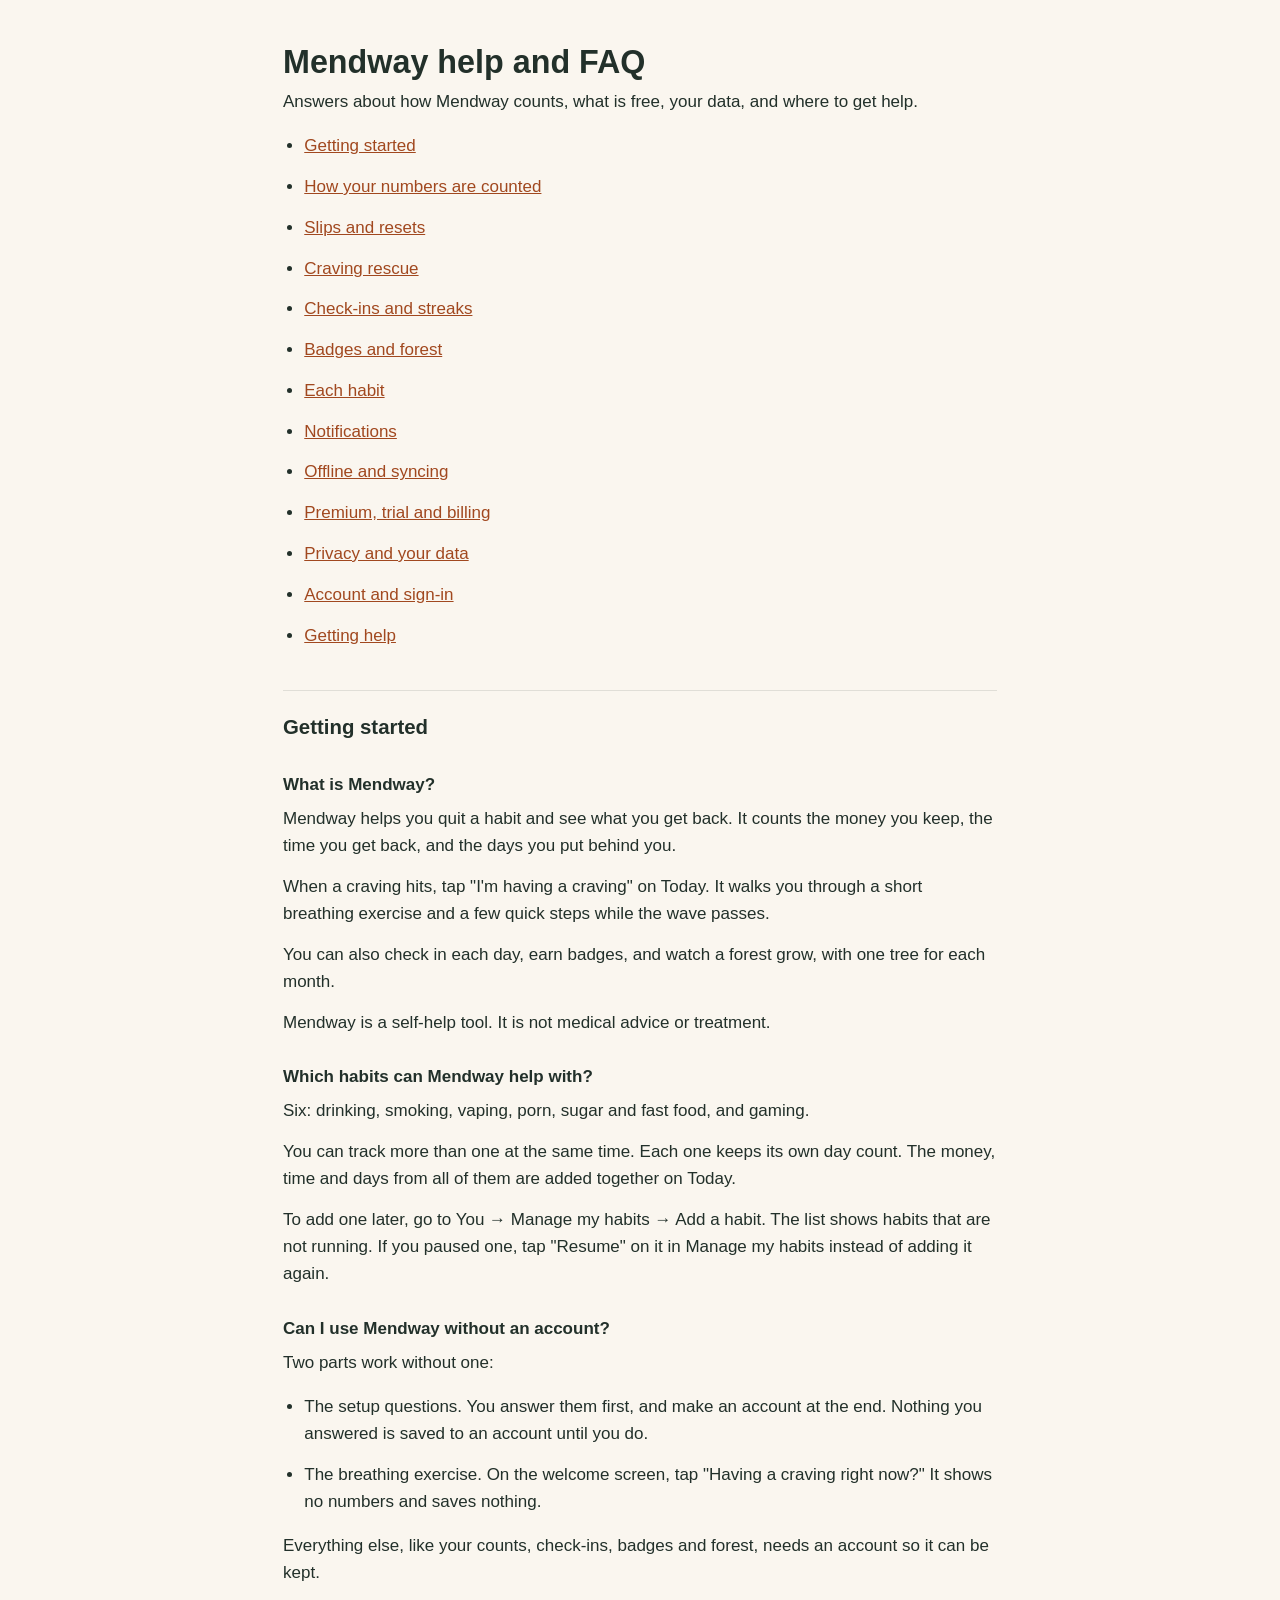
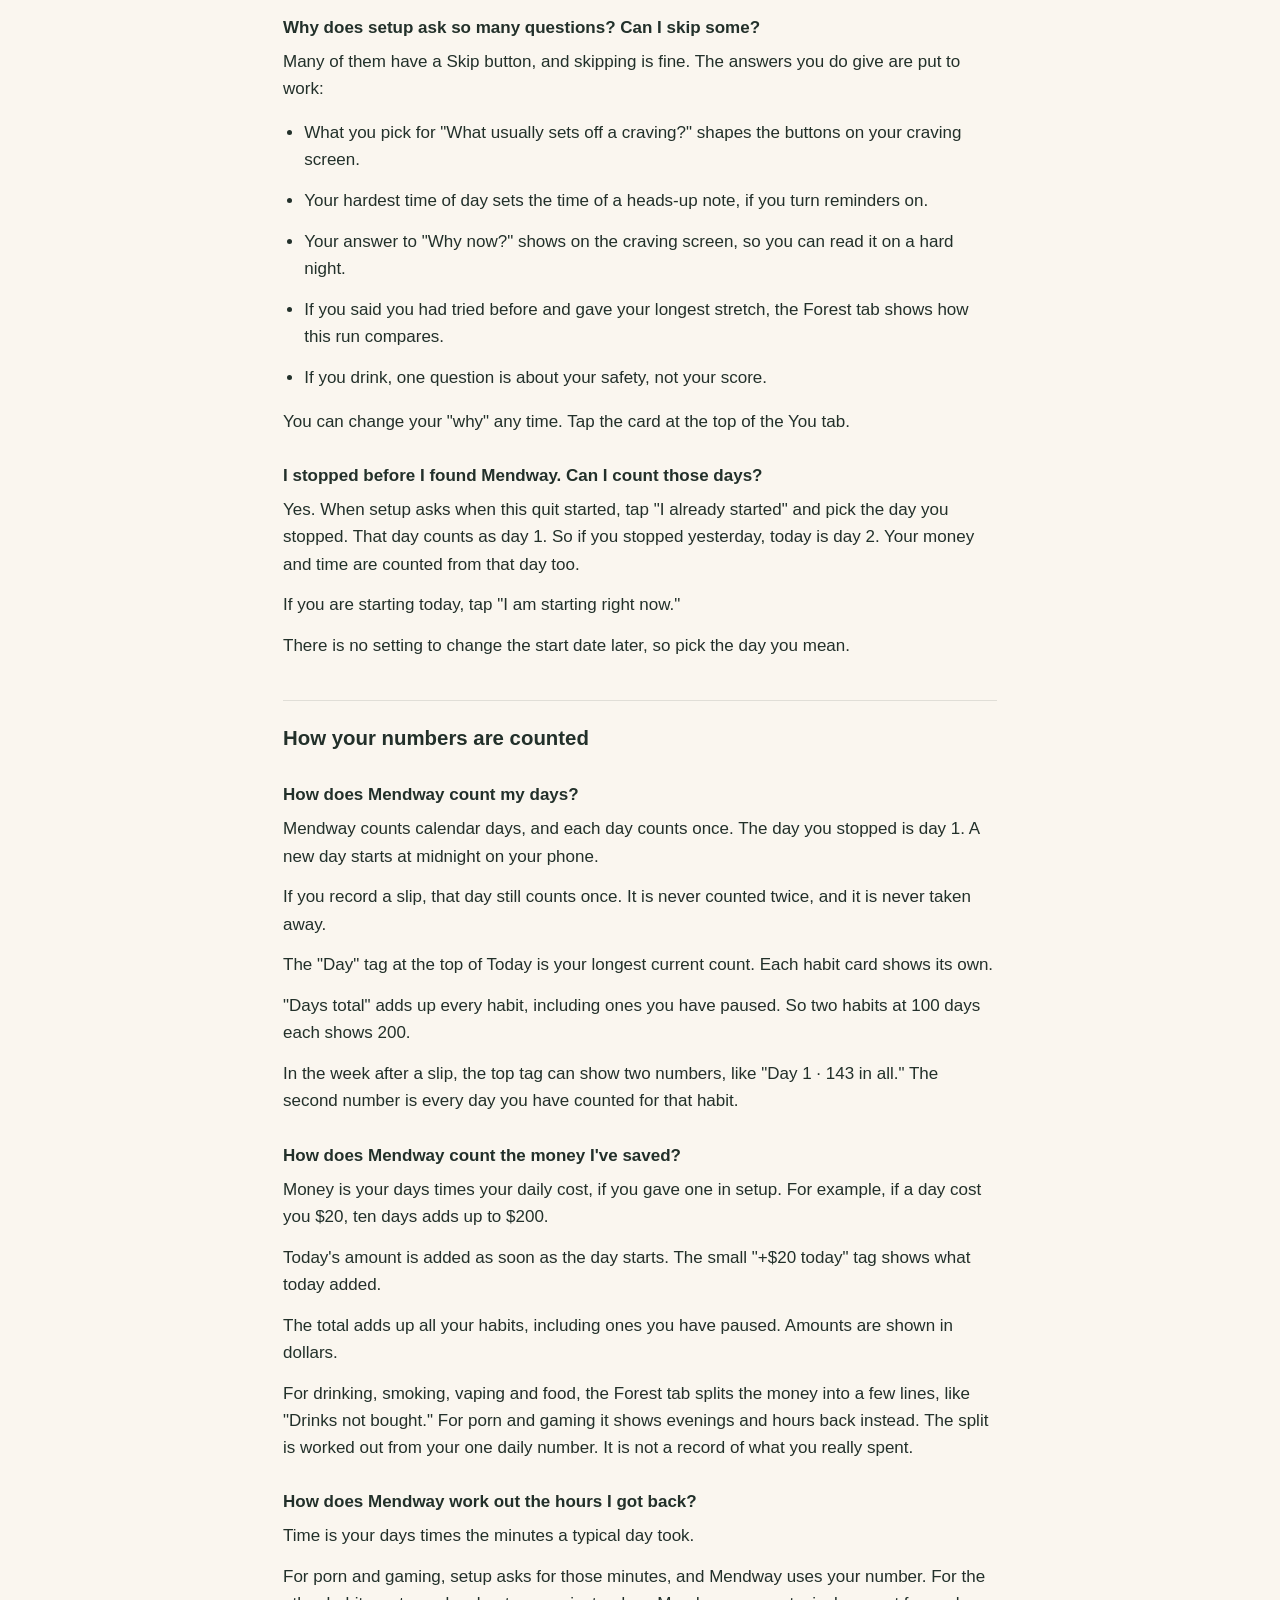
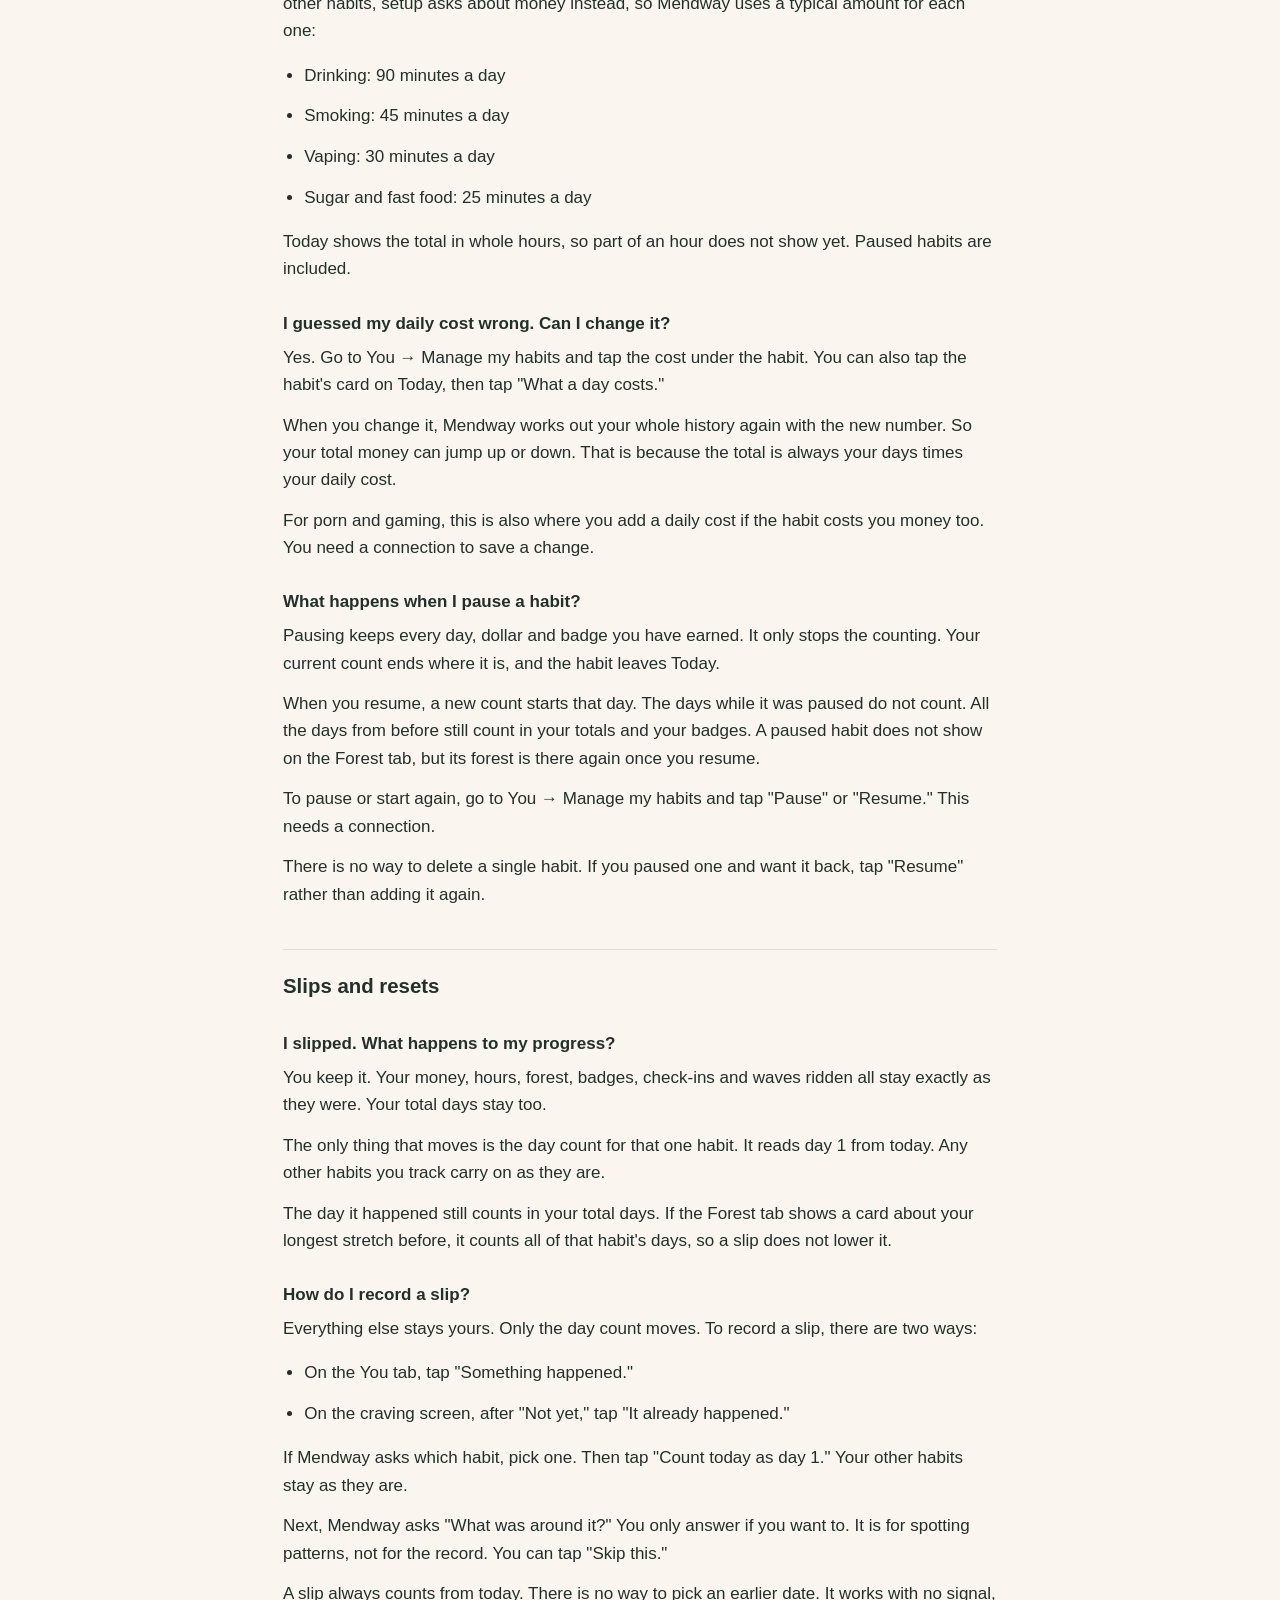
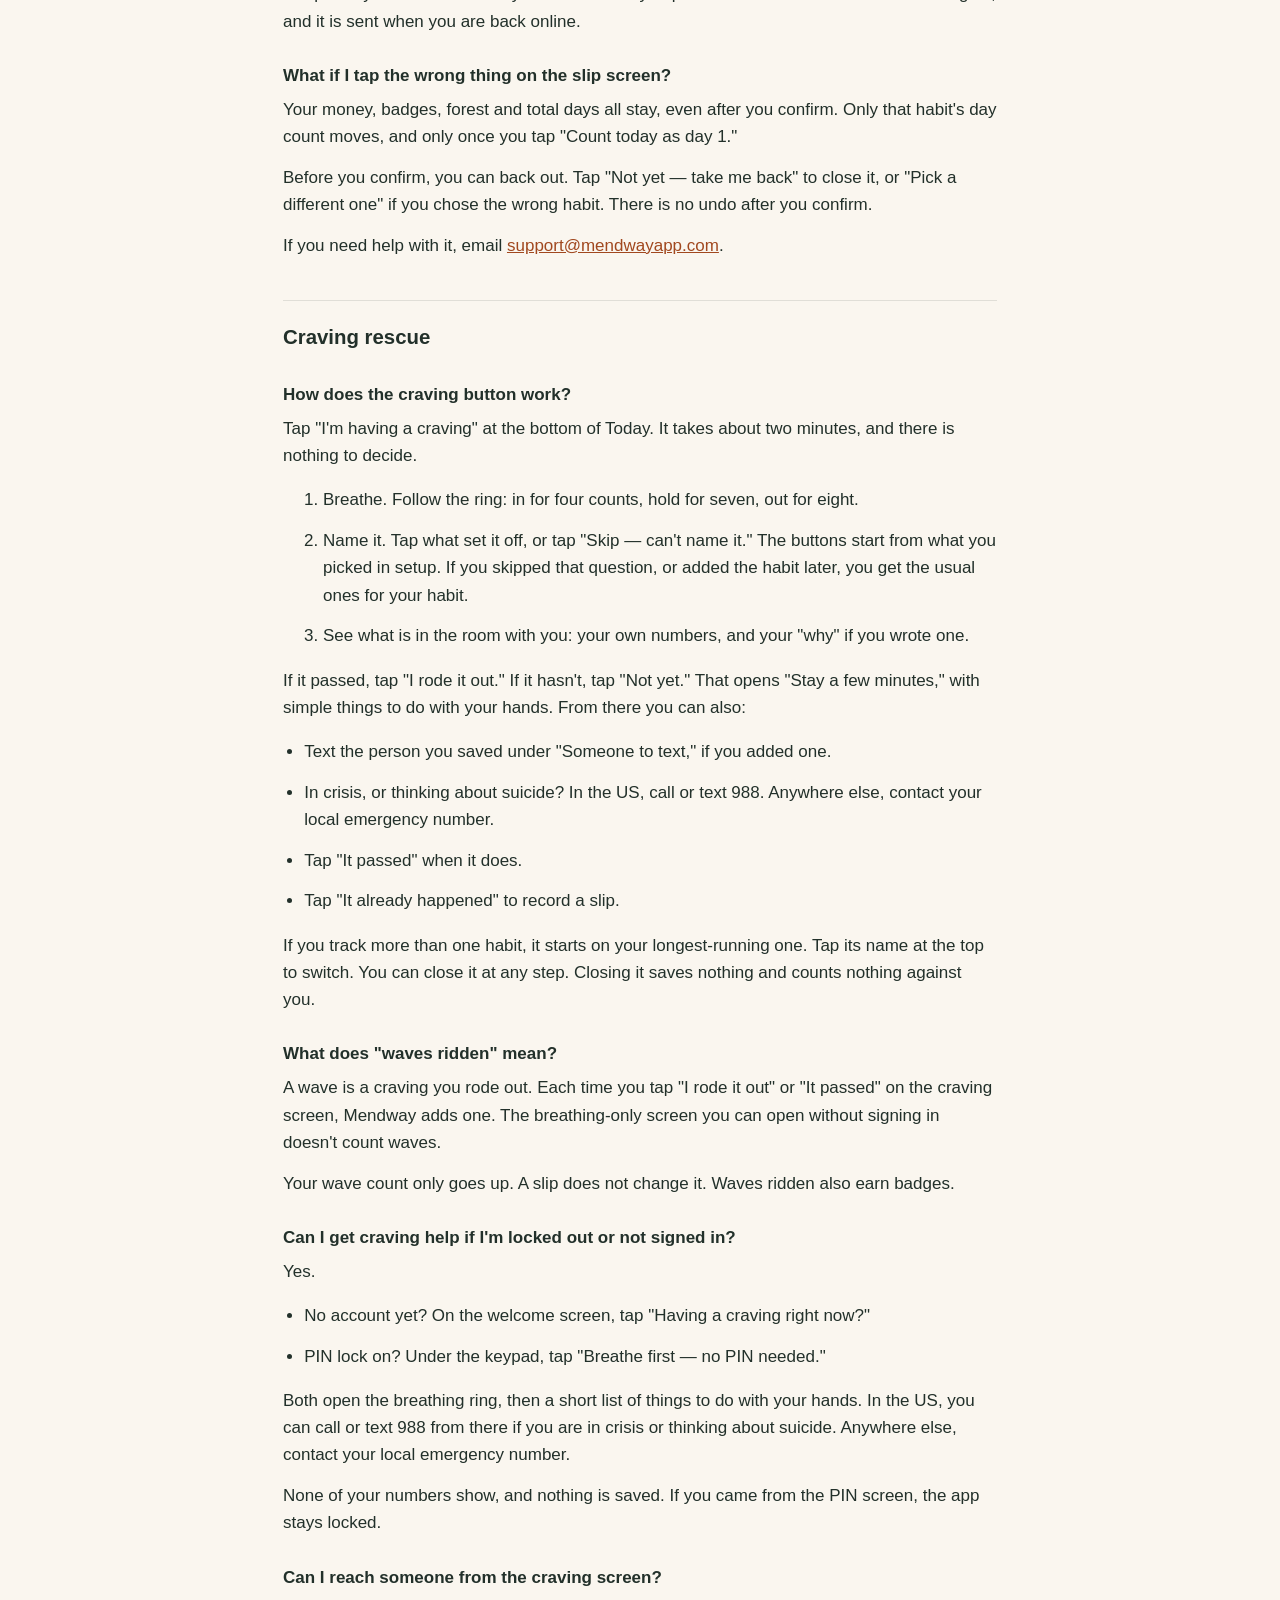
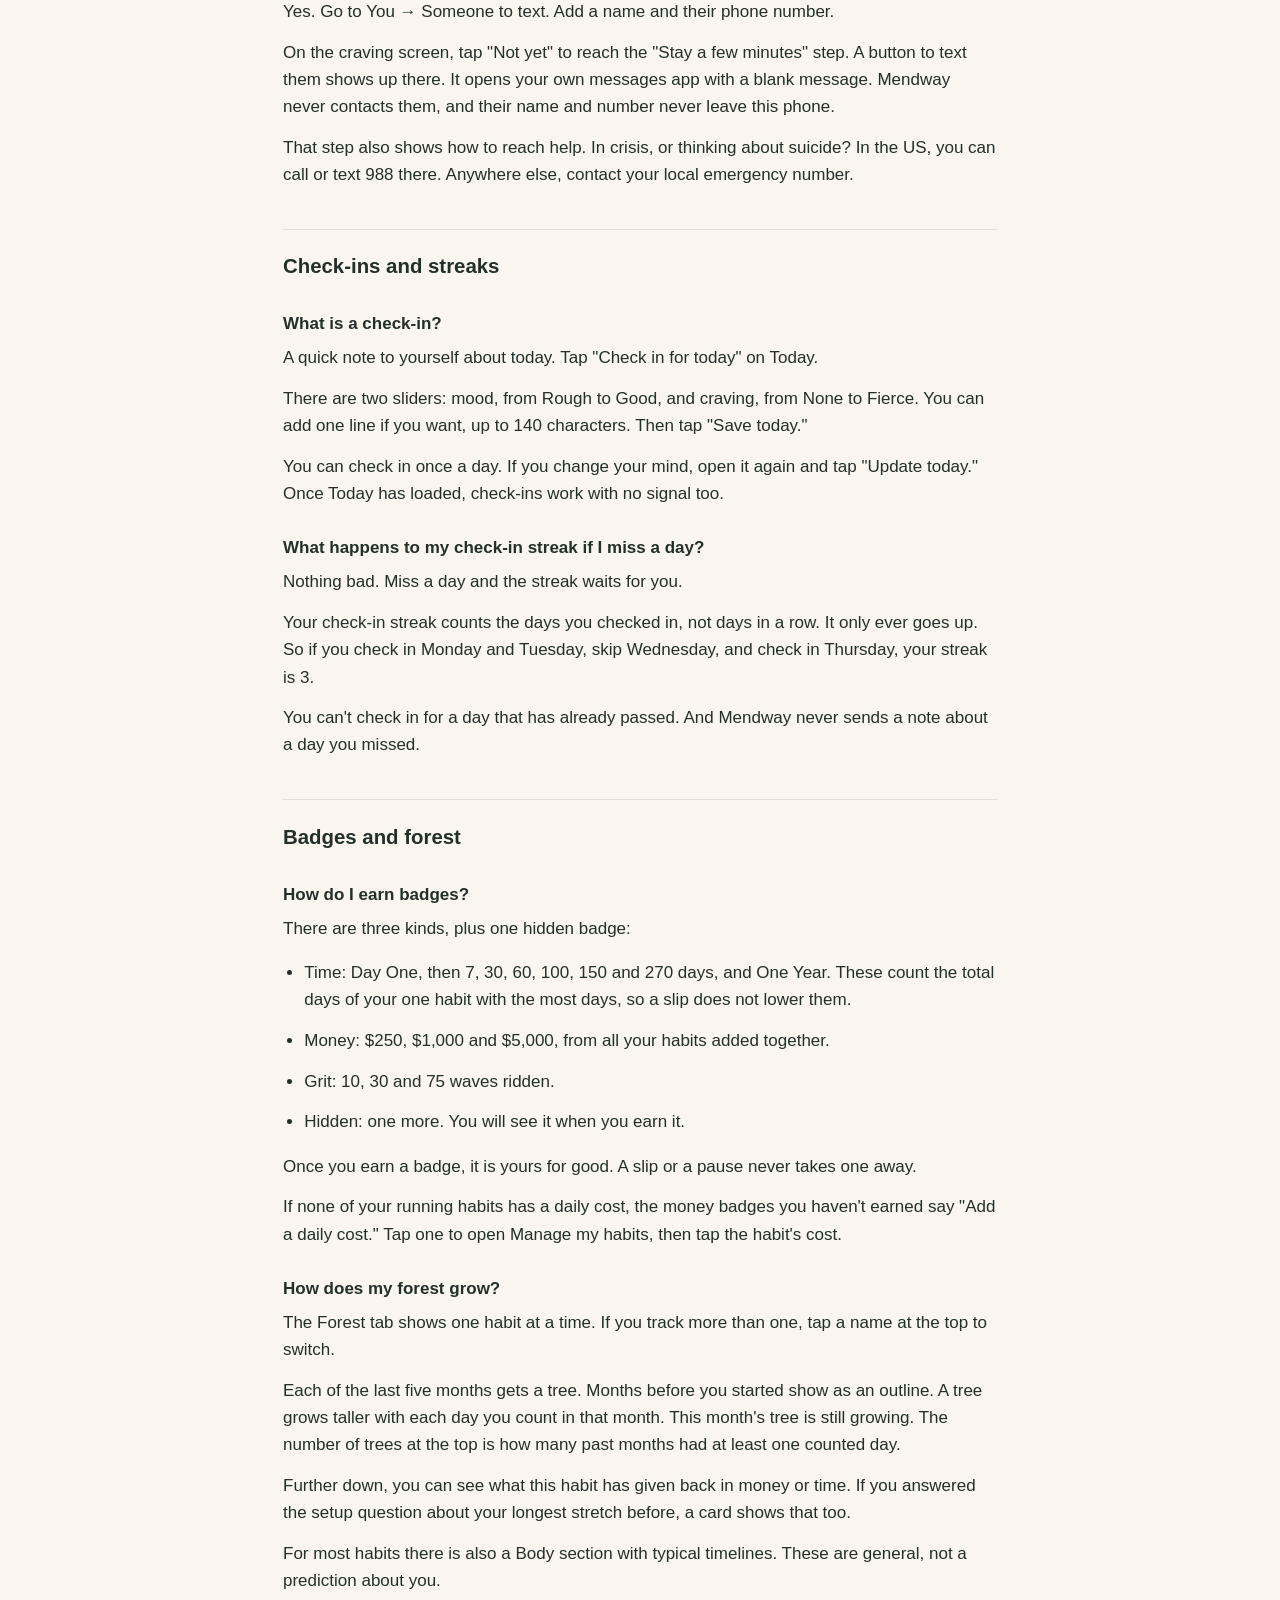
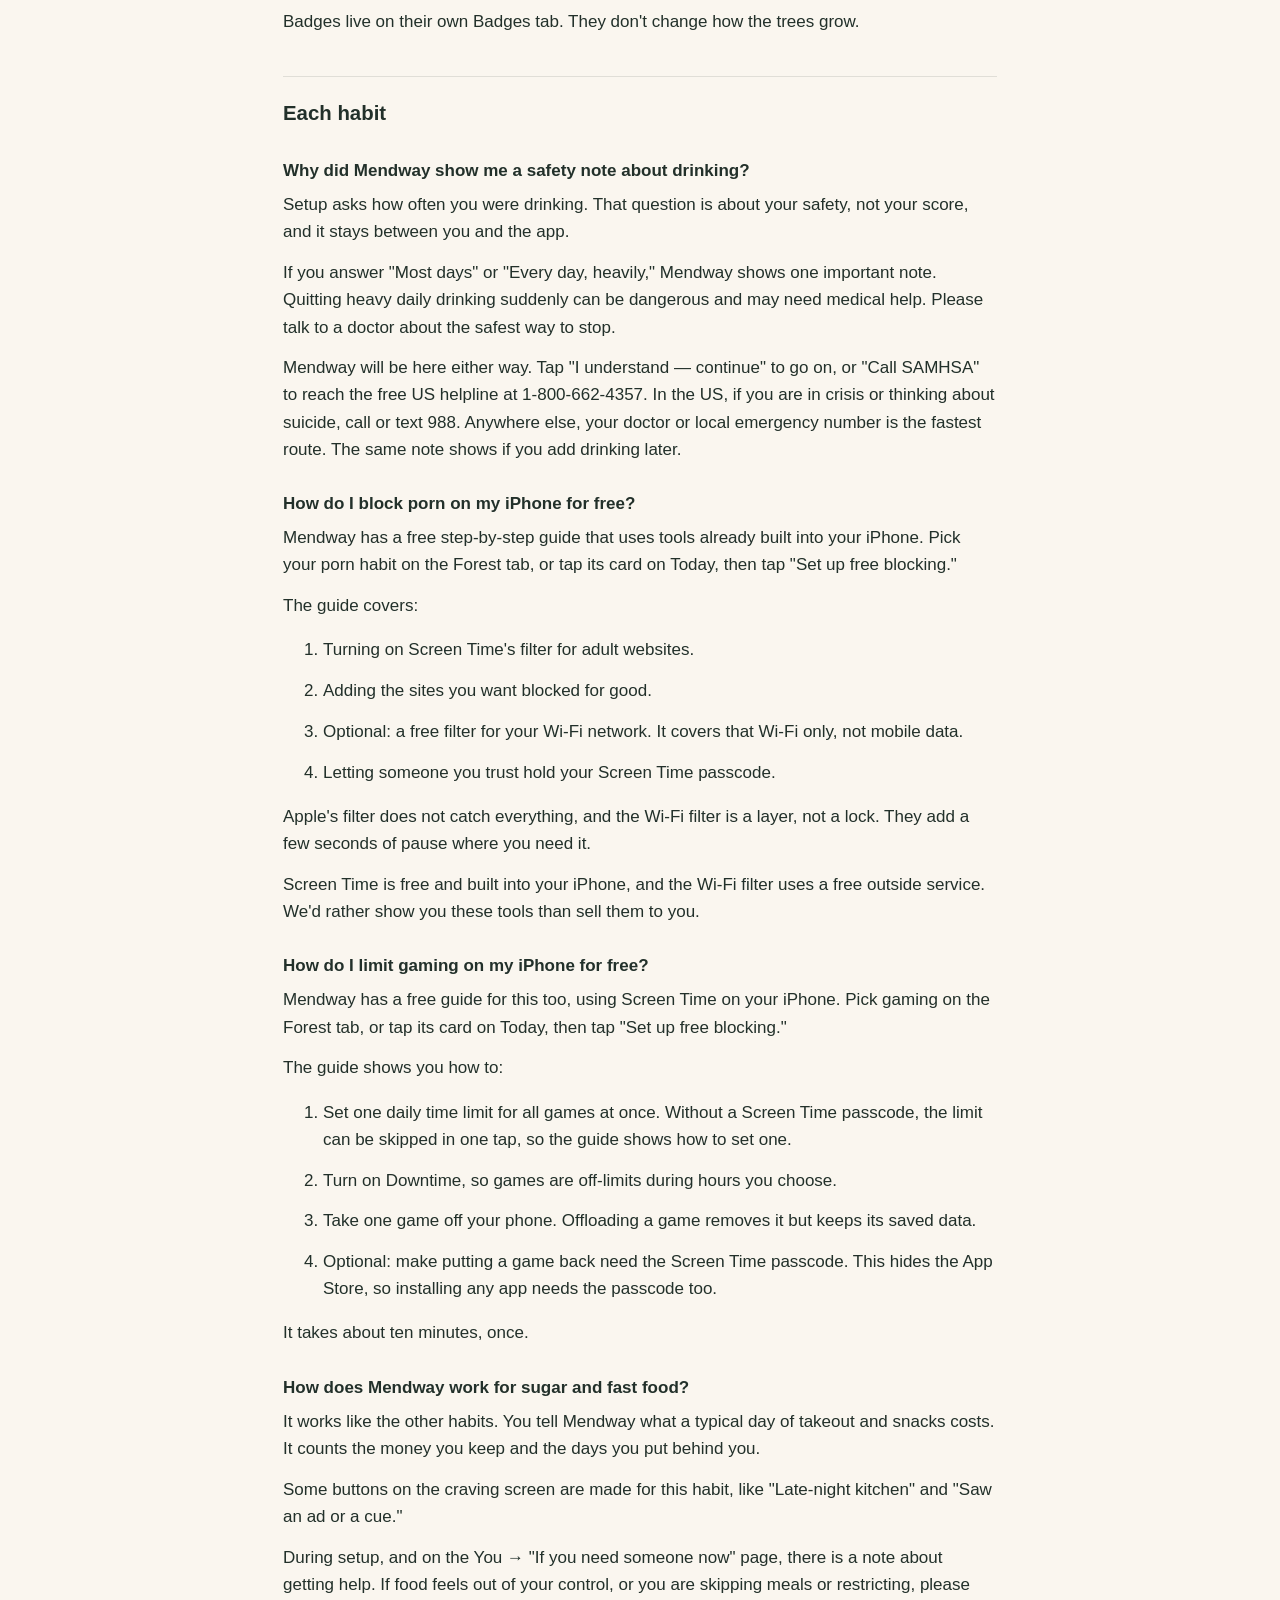
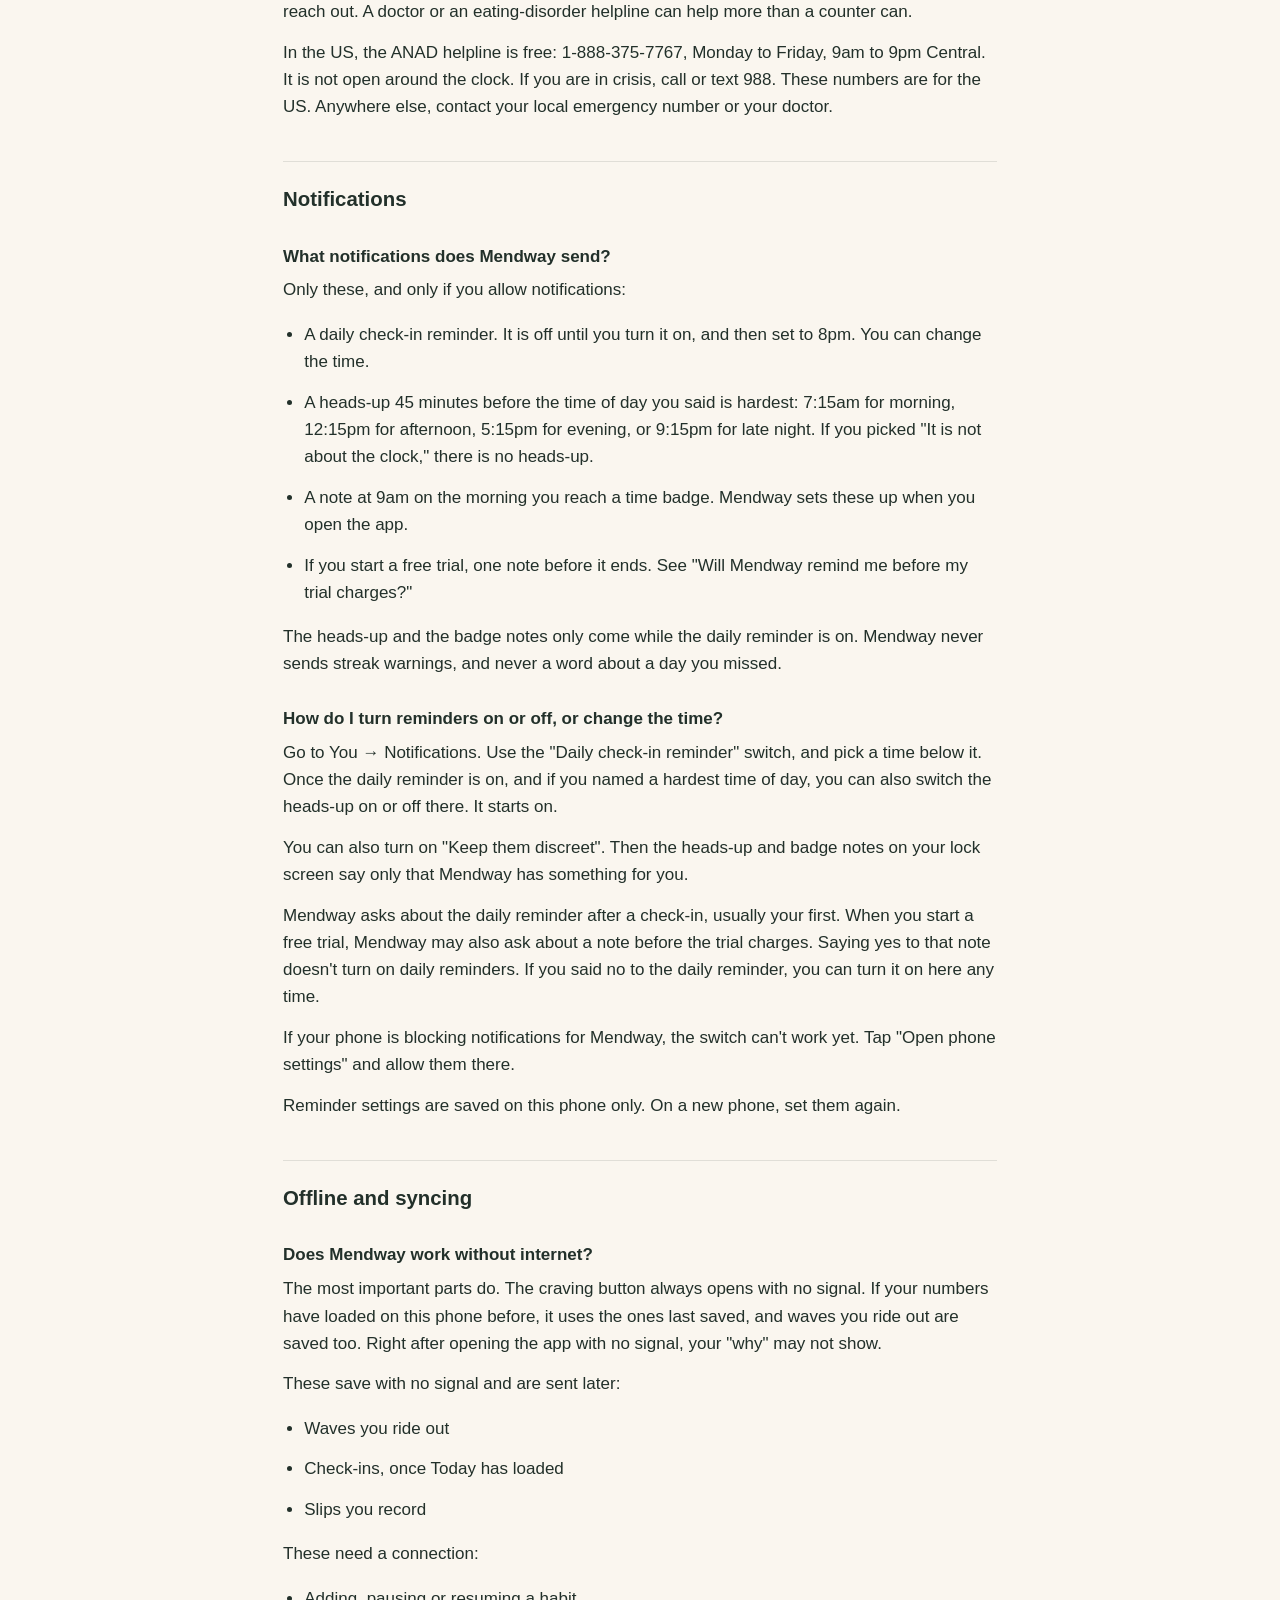
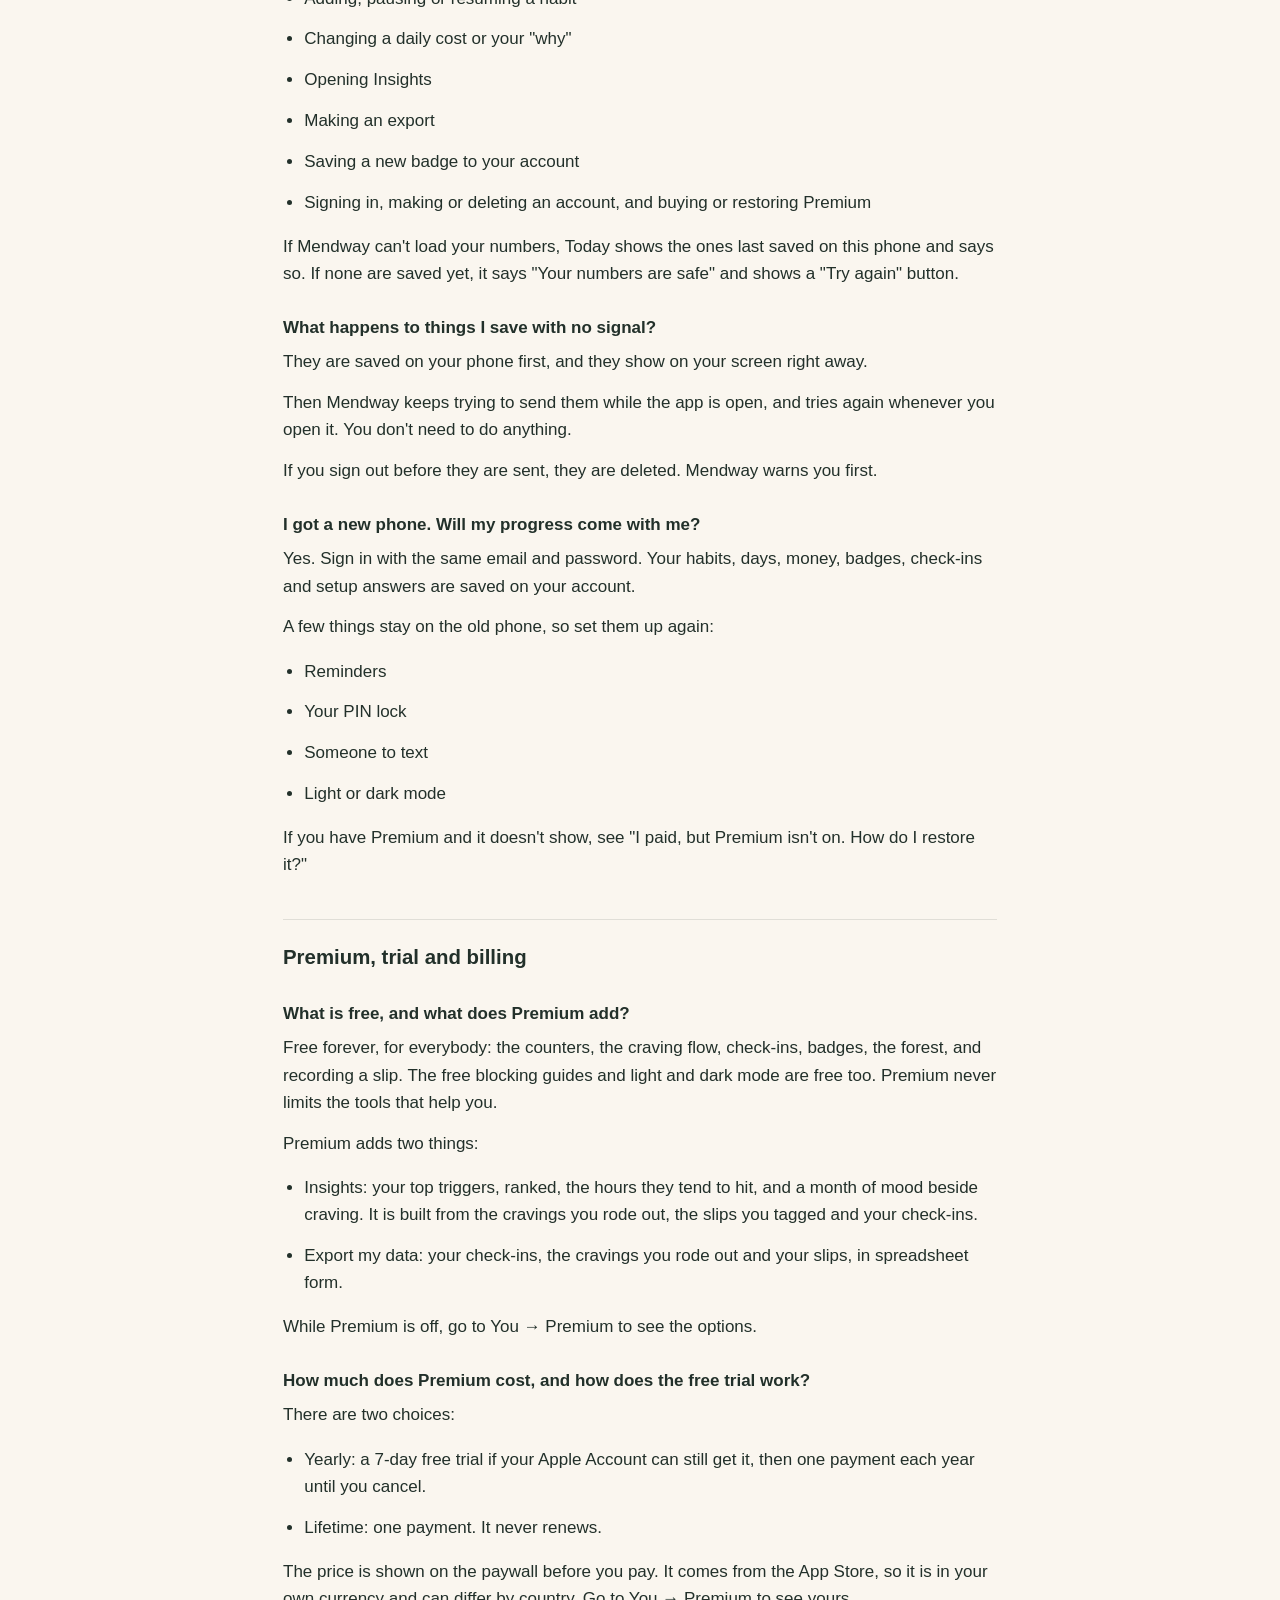
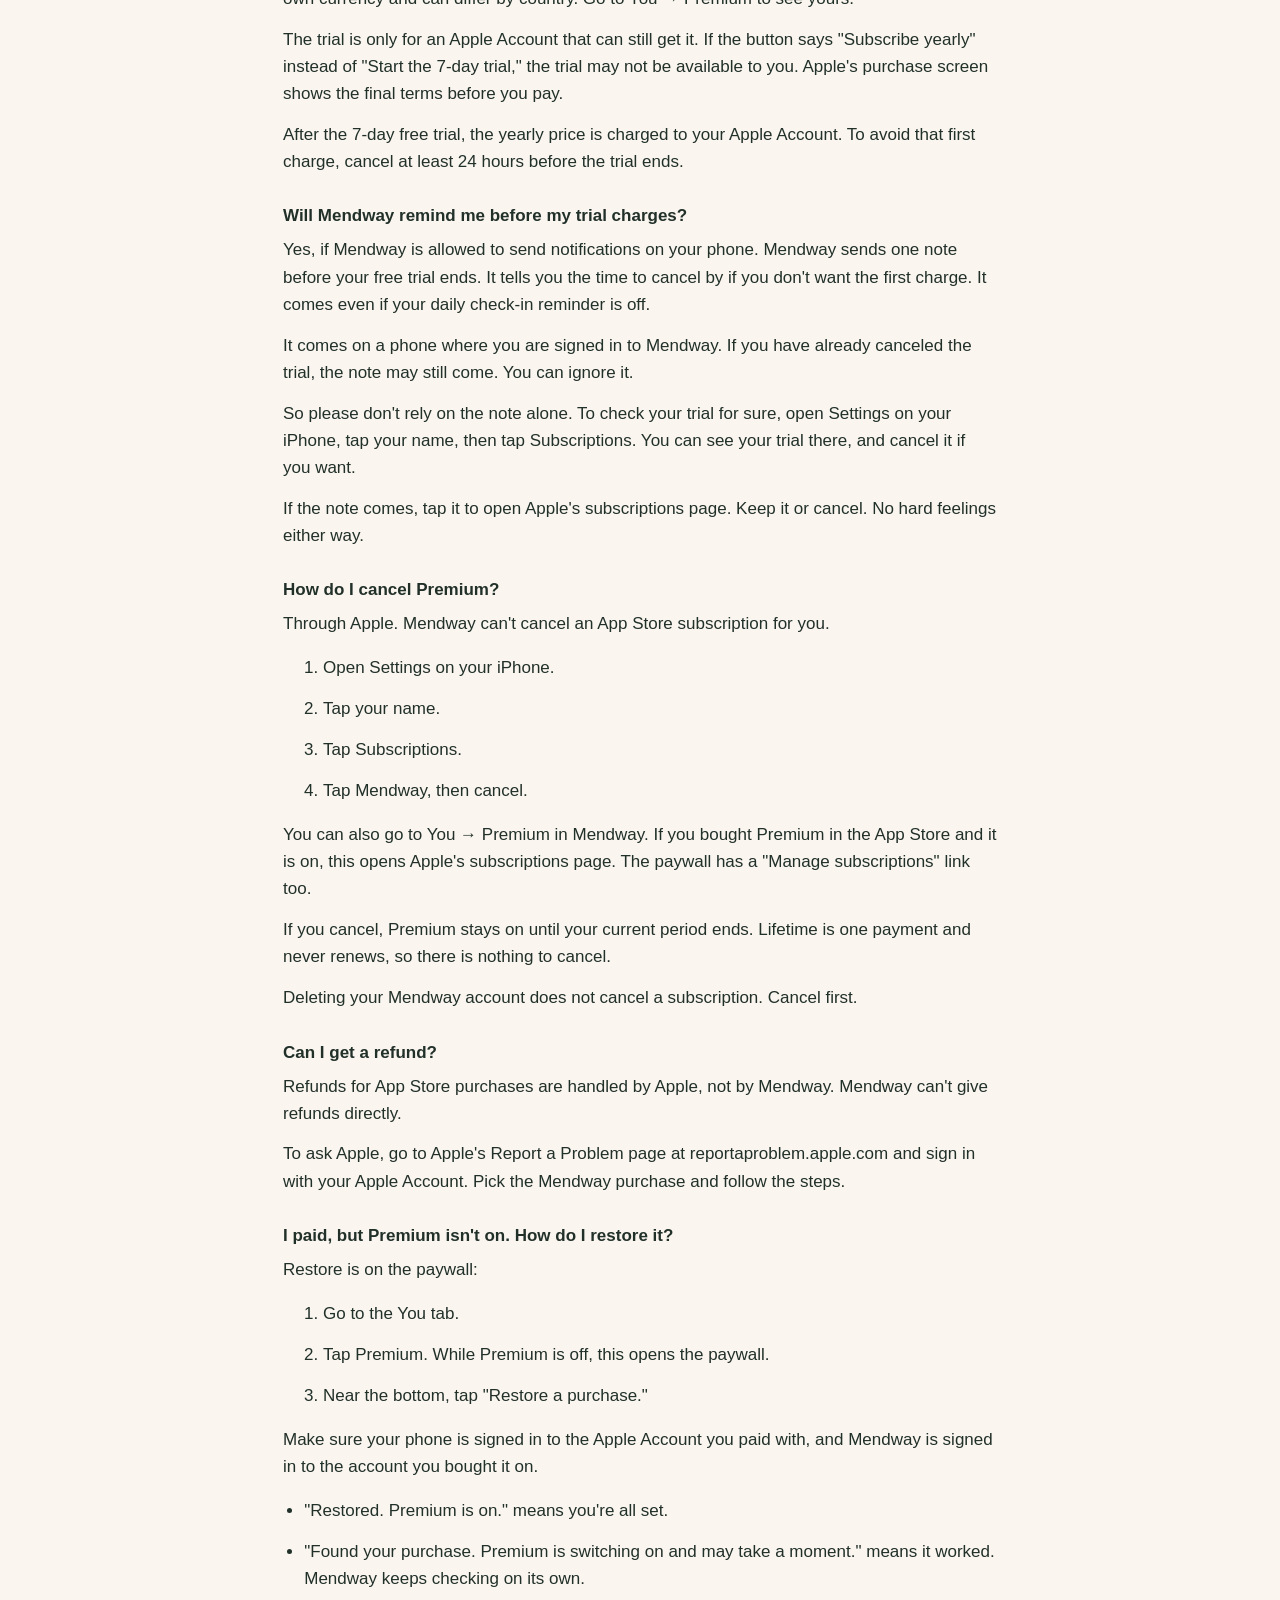
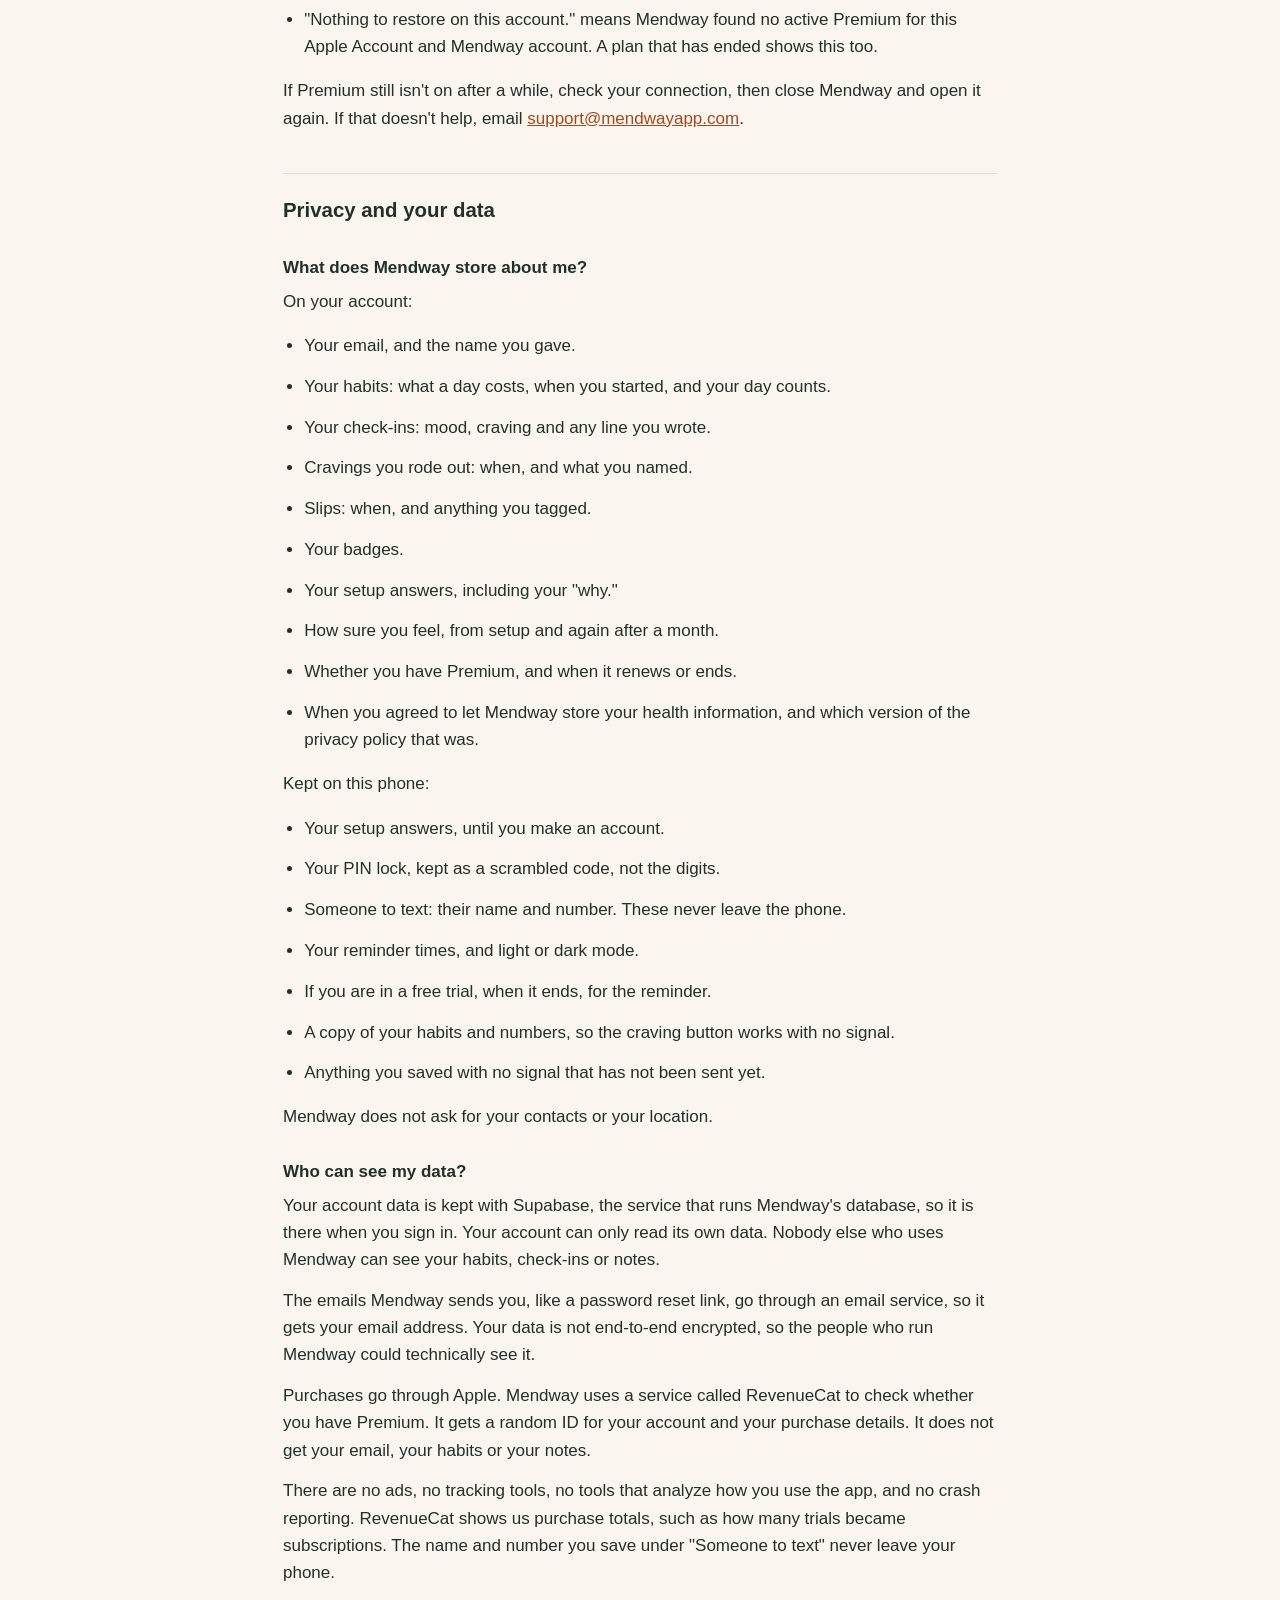
==== faq/index.html @ bb16d407 "Step 8.1 — Publish the site, holding back the two privacy pages The public copy of site/ from the pr" ====
<!DOCTYPE html>
<html lang="en-US">
<head>
  <meta charset="utf-8">
  <meta name="viewport" content="width=device-width, initial-scale=1">
  <title>Help and FAQ · Mendway</title>
  <meta name="description" content="Answers about how Mendway counts, what is free, your data, and where to get help.">
  <link rel="canonical" href="https://mendwayapp.com/faq/">
  <meta http-equiv="Content-Security-Policy" content="default-src 'none'; style-src 'self'; img-src 'self'; base-uri 'none'; form-action 'none'">
  <meta name="referrer" content="no-referrer">
  <meta name="theme-color" content="#FAF6EF" media="(prefers-color-scheme: light)">
  <meta name="theme-color" content="#150F1C" media="(prefers-color-scheme: dark)">
  <link rel="icon" href="/favicon.png" sizes="48x48" type="image/png">
  <link rel="apple-touch-icon" href="/apple-touch-icon.png">
  <meta property="og:type" content="website">
  <meta property="og:site_name" content="Mendway">
  <meta property="og:title" content="Help and FAQ · Mendway">
  <meta property="og:description" content="Answers about how Mendway counts, what is free, your data, and where to get help.">
  <meta property="og:url" content="https://mendwayapp.com/faq/">
  <meta property="og:image" content="https://mendwayapp.com/og.png">
  <meta name="twitter:card" content="summary_large_image">
  <link rel="stylesheet" href="/style.css">
  <script type="application/ld+json">
{
  "@context": "https://schema.org",
  "@type": "FAQPage",
  "mainEntity": [
    {
      "@type": "Question",
      "name": "What is Mendway?",
      "acceptedAnswer": {
        "@type": "Answer",
        "text": "Mendway helps you quit a habit and see what you get back. It counts the money you keep, the time you get back, and the days you put behind you. When a craving hits, tap \"I'm having a craving\" on Today. It walks you through a short breathing exercise and a few quick steps while the wave passes. You can also check in each day, earn badges, and watch a forest grow, with one tree for each month. Mendway is a self-help tool. It is not medical advice or treatment."
      }
    },
    {
      "@type": "Question",
      "name": "Which habits can Mendway help with?",
      "acceptedAnswer": {
        "@type": "Answer",
        "text": "Six: drinking, smoking, vaping, porn, sugar and fast food, and gaming. You can track more than one at the same time. Each one keeps its own day count. The money, time and days from all of them are added together on Today. To add one later, go to You → Manage my habits → Add a habit. The list shows habits that are not running. If you paused one, tap \"Resume\" on it in Manage my habits instead of adding it again."
      }
    },
    {
      "@type": "Question",
      "name": "Can I use Mendway without an account?",
      "acceptedAnswer": {
        "@type": "Answer",
        "text": "Two parts work without one: The setup questions. You answer them first, and make an account at the end. Nothing you answered is saved to an account until you do. The breathing exercise. On the welcome screen, tap \"Having a craving right now?\" It shows no numbers and saves nothing. Everything else, like your counts, check-ins, badges and forest, needs an account so it can be kept."
      }
    },
    {
      "@type": "Question",
      "name": "Why does setup ask so many questions? Can I skip some?",
      "acceptedAnswer": {
        "@type": "Answer",
        "text": "Many of them have a Skip button, and skipping is fine. The answers you do give are put to work: What you pick for \"What usually sets off a craving?\" shapes the buttons on your craving screen. Your hardest time of day sets the time of a heads-up note, if you turn reminders on. Your answer to \"Why now?\" shows on the craving screen, so you can read it on a hard night. If you said you had tried before and gave your longest stretch, the Forest tab shows how this run compares. If you drink, one question is about your safety, not your score. You can change your \"why\" any time. Tap the card at the top of the You tab."
      }
    },
    {
      "@type": "Question",
      "name": "I stopped before I found Mendway. Can I count those days?",
      "acceptedAnswer": {
        "@type": "Answer",
        "text": "Yes. When setup asks when this quit started, tap \"I already started\" and pick the day you stopped. That day counts as day 1. So if you stopped yesterday, today is day 2. Your money and time are counted from that day too. If you are starting today, tap \"I am starting right now.\" There is no setting to change the start date later, so pick the day you mean."
      }
    },
    {
      "@type": "Question",
      "name": "How does Mendway count my days?",
      "acceptedAnswer": {
        "@type": "Answer",
        "text": "Mendway counts calendar days, and each day counts once. The day you stopped is day 1. A new day starts at midnight on your phone. If you record a slip, that day still counts once. It is never counted twice, and it is never taken away. The \"Day\" tag at the top of Today is your longest current count. Each habit card shows its own. \"Days total\" adds up every habit, including ones you have paused. So two habits at 100 days each shows 200. In the week after a slip, the top tag can show two numbers, like \"Day 1 · 143 in all.\" The second number is every day you have counted for that habit."
      }
    },
    {
      "@type": "Question",
      "name": "How does Mendway count the money I've saved?",
      "acceptedAnswer": {
        "@type": "Answer",
        "text": "Money is your days times your daily cost, if you gave one in setup. For example, if a day cost you $20, ten days adds up to $200. Today's amount is added as soon as the day starts. The small \"+$20 today\" tag shows what today added. The total adds up all your habits, including ones you have paused. Amounts are shown in dollars. For drinking, smoking, vaping and food, the Forest tab splits the money into a few lines, like \"Drinks not bought.\" For porn and gaming it shows evenings and hours back instead. The split is worked out from your one daily number. It is not a record of what you really spent."
      }
    },
    {
      "@type": "Question",
      "name": "How does Mendway work out the hours I got back?",
      "acceptedAnswer": {
        "@type": "Answer",
        "text": "Time is your days times the minutes a typical day took. For porn and gaming, setup asks for those minutes, and Mendway uses your number. For the other habits, setup asks about money instead, so Mendway uses a typical amount for each one: Drinking: 90 minutes a day Smoking: 45 minutes a day Vaping: 30 minutes a day Sugar and fast food: 25 minutes a day Today shows the total in whole hours, so part of an hour does not show yet. Paused habits are included."
      }
    },
    {
      "@type": "Question",
      "name": "I guessed my daily cost wrong. Can I change it?",
      "acceptedAnswer": {
        "@type": "Answer",
        "text": "Yes. Go to You → Manage my habits and tap the cost under the habit. You can also tap the habit's card on Today, then tap \"What a day costs.\" When you change it, Mendway works out your whole history again with the new number. So your total money can jump up or down. That is because the total is always your days times your daily cost. For porn and gaming, this is also where you add a daily cost if the habit costs you money too. You need a connection to save a change."
      }
    },
    {
      "@type": "Question",
      "name": "What happens when I pause a habit?",
      "acceptedAnswer": {
        "@type": "Answer",
        "text": "Pausing keeps every day, dollar and badge you have earned. It only stops the counting. Your current count ends where it is, and the habit leaves Today. When you resume, a new count starts that day. The days while it was paused do not count. All the days from before still count in your totals and your badges. A paused habit does not show on the Forest tab, but its forest is there again once you resume. To pause or start again, go to You → Manage my habits and tap \"Pause\" or \"Resume.\" This needs a connection. There is no way to delete a single habit. If you paused one and want it back, tap \"Resume\" rather than adding it again."
      }
    },
    {
      "@type": "Question",
      "name": "I slipped. What happens to my progress?",
      "acceptedAnswer": {
        "@type": "Answer",
        "text": "You keep it. Your money, hours, forest, badges, check-ins and waves ridden all stay exactly as they were. Your total days stay too. The only thing that moves is the day count for that one habit. It reads day 1 from today. Any other habits you track carry on as they are. The day it happened still counts in your total days. If the Forest tab shows a card about your longest stretch before, it counts all of that habit's days, so a slip does not lower it."
      }
    },
    {
      "@type": "Question",
      "name": "How do I record a slip?",
      "acceptedAnswer": {
        "@type": "Answer",
        "text": "Everything else stays yours. Only the day count moves. To record a slip, there are two ways: On the You tab, tap \"Something happened.\" On the craving screen, after \"Not yet,\" tap \"It already happened.\" If Mendway asks which habit, pick one. Then tap \"Count today as day 1.\" Your other habits stay as they are. Next, Mendway asks \"What was around it?\" You only answer if you want to. It is for spotting patterns, not for the record. You can tap \"Skip this.\" A slip always counts from today. There is no way to pick an earlier date. It works with no signal, and it is sent when you are back online."
      }
    },
    {
      "@type": "Question",
      "name": "What if I tap the wrong thing on the slip screen?",
      "acceptedAnswer": {
        "@type": "Answer",
        "text": "Your money, badges, forest and total days all stay, even after you confirm. Only that habit's day count moves, and only once you tap \"Count today as day 1.\" Before you confirm, you can back out. Tap \"Not yet — take me back\" to close it, or \"Pick a different one\" if you chose the wrong habit. There is no undo after you confirm. If you need help with it, email support@mendwayapp.com."
      }
    },
    {
      "@type": "Question",
      "name": "How does the craving button work?",
      "acceptedAnswer": {
        "@type": "Answer",
        "text": "Tap \"I'm having a craving\" at the bottom of Today. It takes about two minutes, and there is nothing to decide. 1. Breathe. Follow the ring: in for four counts, hold for seven, out for eight. 2. Name it. Tap what set it off, or tap \"Skip — can't name it.\" The buttons start from what you picked in setup. If you skipped that question, or added the habit later, you get the usual ones for your habit. 3. See what is in the room with you: your own numbers, and your \"why\" if you wrote one. If it passed, tap \"I rode it out.\" If it hasn't, tap \"Not yet.\" That opens \"Stay a few minutes,\" with simple things to do with your hands. From there you can also: Text the person you saved under \"Someone to text,\" if you added one. In crisis, or thinking about suicide? In the US, call or text 988. Anywhere else, contact your local emergency number. Tap \"It passed\" when it does. Tap \"It already happened\" to record a slip. If you track more than one habit, it starts on your longest-running one. Tap its name at the top to switch. You can close it at any step. Closing it saves nothing and counts nothing against you."
      }
    },
    {
      "@type": "Question",
      "name": "What does \"waves ridden\" mean?",
      "acceptedAnswer": {
        "@type": "Answer",
        "text": "A wave is a craving you rode out. Each time you tap \"I rode it out\" or \"It passed\" on the craving screen, Mendway adds one. The breathing-only screen you can open without signing in doesn't count waves. Your wave count only goes up. A slip does not change it. Waves ridden also earn badges."
      }
    },
    {
      "@type": "Question",
      "name": "Can I get craving help if I'm locked out or not signed in?",
      "acceptedAnswer": {
        "@type": "Answer",
        "text": "Yes. No account yet? On the welcome screen, tap \"Having a craving right now?\" PIN lock on? Under the keypad, tap \"Breathe first — no PIN needed.\" Both open the breathing ring, then a short list of things to do with your hands. In the US, you can call or text 988 from there if you are in crisis or thinking about suicide. Anywhere else, contact your local emergency number. None of your numbers show, and nothing is saved. If you came from the PIN screen, the app stays locked."
      }
    },
    {
      "@type": "Question",
      "name": "Can I reach someone from the craving screen?",
      "acceptedAnswer": {
        "@type": "Answer",
        "text": "Yes. Go to You → Someone to text. Add a name and their phone number. On the craving screen, tap \"Not yet\" to reach the \"Stay a few minutes\" step. A button to text them shows up there. It opens your own messages app with a blank message. Mendway never contacts them, and their name and number never leave this phone. That step also shows how to reach help. In crisis, or thinking about suicide? In the US, you can call or text 988 there. Anywhere else, contact your local emergency number."
      }
    },
    {
      "@type": "Question",
      "name": "What is a check-in?",
      "acceptedAnswer": {
        "@type": "Answer",
        "text": "A quick note to yourself about today. Tap \"Check in for today\" on Today. There are two sliders: mood, from Rough to Good, and craving, from None to Fierce. You can add one line if you want, up to 140 characters. Then tap \"Save today.\" You can check in once a day. If you change your mind, open it again and tap \"Update today.\" Once Today has loaded, check-ins work with no signal too."
      }
    },
    {
      "@type": "Question",
      "name": "What happens to my check-in streak if I miss a day?",
      "acceptedAnswer": {
        "@type": "Answer",
        "text": "Nothing bad. Miss a day and the streak waits for you. Your check-in streak counts the days you checked in, not days in a row. It only ever goes up. So if you check in Monday and Tuesday, skip Wednesday, and check in Thursday, your streak is 3. You can't check in for a day that has already passed. And Mendway never sends a note about a day you missed."
      }
    },
    {
      "@type": "Question",
      "name": "How do I earn badges?",
      "acceptedAnswer": {
        "@type": "Answer",
        "text": "There are three kinds, plus one hidden badge: Time: Day One, then 7, 30, 60, 100, 150 and 270 days, and One Year. These count the total days of your one habit with the most days, so a slip does not lower them. Money: $250, $1,000 and $5,000, from all your habits added together. Grit: 10, 30 and 75 waves ridden. Hidden: one more. You will see it when you earn it. Once you earn a badge, it is yours for good. A slip or a pause never takes one away. If none of your running habits has a daily cost, the money badges you haven't earned say \"Add a daily cost.\" Tap one to open Manage my habits, then tap the habit's cost."
      }
    },
    {
      "@type": "Question",
      "name": "How does my forest grow?",
      "acceptedAnswer": {
        "@type": "Answer",
        "text": "The Forest tab shows one habit at a time. If you track more than one, tap a name at the top to switch. Each of the last five months gets a tree. Months before you started show as an outline. A tree grows taller with each day you count in that month. This month's tree is still growing. The number of trees at the top is how many past months had at least one counted day. Further down, you can see what this habit has given back in money or time. If you answered the setup question about your longest stretch before, a card shows that too. For most habits there is also a Body section with typical timelines. These are general, not a prediction about you. Badges live on their own Badges tab. They don't change how the trees grow."
      }
    },
    {
      "@type": "Question",
      "name": "Why did Mendway show me a safety note about drinking?",
      "acceptedAnswer": {
        "@type": "Answer",
        "text": "Setup asks how often you were drinking. That question is about your safety, not your score, and it stays between you and the app. If you answer \"Most days\" or \"Every day, heavily,\" Mendway shows one important note. Quitting heavy daily drinking suddenly can be dangerous and may need medical help. Please talk to a doctor about the safest way to stop. Mendway will be here either way. Tap \"I understand — continue\" to go on, or \"Call SAMHSA\" to reach the free US helpline at 1-800-662-4357. In the US, if you are in crisis or thinking about suicide, call or text 988. Anywhere else, your doctor or local emergency number is the fastest route. The same note shows if you add drinking later."
      }
    },
    {
      "@type": "Question",
      "name": "How do I block porn on my iPhone for free?",
      "acceptedAnswer": {
        "@type": "Answer",
        "text": "Mendway has a free step-by-step guide that uses tools already built into your iPhone. Pick your porn habit on the Forest tab, or tap its card on Today, then tap \"Set up free blocking.\" The guide covers: 1. Turning on Screen Time's filter for adult websites. 2. Adding the sites you want blocked for good. 3. Optional: a free filter for your Wi-Fi network. It covers that Wi-Fi only, not mobile data. 4. Letting someone you trust hold your Screen Time passcode. Apple's filter does not catch everything, and the Wi-Fi filter is a layer, not a lock. They add a few seconds of pause where you need it. Screen Time is free and built into your iPhone, and the Wi-Fi filter uses a free outside service. We'd rather show you these tools than sell them to you."
      }
    },
    {
      "@type": "Question",
      "name": "How do I limit gaming on my iPhone for free?",
      "acceptedAnswer": {
        "@type": "Answer",
        "text": "Mendway has a free guide for this too, using Screen Time on your iPhone. Pick gaming on the Forest tab, or tap its card on Today, then tap \"Set up free blocking.\" The guide shows you how to: 1. Set one daily time limit for all games at once. Without a Screen Time passcode, the limit can be skipped in one tap, so the guide shows how to set one. 2. Turn on Downtime, so games are off-limits during hours you choose. 3. Take one game off your phone. Offloading a game removes it but keeps its saved data. 4. Optional: make putting a game back need the Screen Time passcode. This hides the App Store, so installing any app needs the passcode too. It takes about ten minutes, once."
      }
    },
    {
      "@type": "Question",
      "name": "How does Mendway work for sugar and fast food?",
      "acceptedAnswer": {
        "@type": "Answer",
        "text": "It works like the other habits. You tell Mendway what a typical day of takeout and snacks costs. It counts the money you keep and the days you put behind you. Some buttons on the craving screen are made for this habit, like \"Late-night kitchen\" and \"Saw an ad or a cue.\" During setup, and on the You → \"If you need someone now\" page, there is a note about getting help. If food feels out of your control, or you are skipping meals or restricting, please reach out. A doctor or an eating-disorder helpline can help more than a counter can. In the US, the ANAD helpline is free: 1-888-375-7767, Monday to Friday, 9am to 9pm Central. It is not open around the clock. If you are in crisis, call or text 988. These numbers are for the US. Anywhere else, contact your local emergency number or your doctor."
      }
    },
    {
      "@type": "Question",
      "name": "What notifications does Mendway send?",
      "acceptedAnswer": {
        "@type": "Answer",
        "text": "Only these, and only if you allow notifications: A daily check-in reminder. It is off until you turn it on, and then set to 8pm. You can change the time. A heads-up 45 minutes before the time of day you said is hardest: 7:15am for morning, 12:15pm for afternoon, 5:15pm for evening, or 9:15pm for late night. If you picked \"It is not about the clock,\" there is no heads-up. A note at 9am on the morning you reach a time badge. Mendway sets these up when you open the app. If you start a free trial, one note before it ends. See \"Will Mendway remind me before my trial charges?\" The heads-up and the badge notes only come while the daily reminder is on. Mendway never sends streak warnings, and never a word about a day you missed."
      }
    },
    {
      "@type": "Question",
      "name": "How do I turn reminders on or off, or change the time?",
      "acceptedAnswer": {
        "@type": "Answer",
        "text": "Go to You → Notifications. Use the \"Daily check-in reminder\" switch, and pick a time below it. Once the daily reminder is on, and if you named a hardest time of day, you can also switch the heads-up on or off there. It starts on. You can also turn on \"Keep them discreet\". Then the heads-up and badge notes on your lock screen say only that Mendway has something for you. Mendway asks about the daily reminder after a check-in, usually your first. When you start a free trial, Mendway may also ask about a note before the trial charges. Saying yes to that note doesn't turn on daily reminders. If you said no to the daily reminder, you can turn it on here any time. If your phone is blocking notifications for Mendway, the switch can't work yet. Tap \"Open phone settings\" and allow them there. Reminder settings are saved on this phone only. On a new phone, set them again."
      }
    },
    {
      "@type": "Question",
      "name": "Does Mendway work without internet?",
      "acceptedAnswer": {
        "@type": "Answer",
        "text": "The most important parts do. The craving button always opens with no signal. If your numbers have loaded on this phone before, it uses the ones last saved, and waves you ride out are saved too. Right after opening the app with no signal, your \"why\" may not show. These save with no signal and are sent later: Waves you ride out Check-ins, once Today has loaded Slips you record These need a connection: Adding, pausing or resuming a habit Changing a daily cost or your \"why\" Opening Insights Making an export Saving a new badge to your account Signing in, making or deleting an account, and buying or restoring Premium If Mendway can't load your numbers, Today shows the ones last saved on this phone and says so. If none are saved yet, it says \"Your numbers are safe\" and shows a \"Try again\" button."
      }
    },
    {
      "@type": "Question",
      "name": "What happens to things I save with no signal?",
      "acceptedAnswer": {
        "@type": "Answer",
        "text": "They are saved on your phone first, and they show on your screen right away. Then Mendway keeps trying to send them while the app is open, and tries again whenever you open it. You don't need to do anything. If you sign out before they are sent, they are deleted. Mendway warns you first."
      }
    },
    {
      "@type": "Question",
      "name": "I got a new phone. Will my progress come with me?",
      "acceptedAnswer": {
        "@type": "Answer",
        "text": "Yes. Sign in with the same email and password. Your habits, days, money, badges, check-ins and setup answers are saved on your account. A few things stay on the old phone, so set them up again: Reminders Your PIN lock Someone to text Light or dark mode If you have Premium and it doesn't show, see \"I paid, but Premium isn't on. How do I restore it?\""
      }
    },
    {
      "@type": "Question",
      "name": "What is free, and what does Premium add?",
      "acceptedAnswer": {
        "@type": "Answer",
        "text": "Free forever, for everybody: the counters, the craving flow, check-ins, badges, the forest, and recording a slip. The free blocking guides and light and dark mode are free too. Premium never limits the tools that help you. Premium adds two things: Insights: your top triggers, ranked, the hours they tend to hit, and a month of mood beside craving. It is built from the cravings you rode out, the slips you tagged and your check-ins. Export my data: your check-ins, the cravings you rode out and your slips, in spreadsheet form. While Premium is off, go to You → Premium to see the options."
      }
    },
    {
      "@type": "Question",
      "name": "How much does Premium cost, and how does the free trial work?",
      "acceptedAnswer": {
        "@type": "Answer",
        "text": "There are two choices: Yearly: a 7-day free trial if your Apple Account can still get it, then one payment each year until you cancel. Lifetime: one payment. It never renews. The price is shown on the paywall before you pay. It comes from the App Store, so it is in your own currency and can differ by country. Go to You → Premium to see yours. The trial is only for an Apple Account that can still get it. If the button says \"Subscribe yearly\" instead of \"Start the 7-day trial,\" the trial may not be available to you. Apple's purchase screen shows the final terms before you pay. After the 7-day free trial, the yearly price is charged to your Apple Account. To avoid that first charge, cancel at least 24 hours before the trial ends."
      }
    },
    {
      "@type": "Question",
      "name": "Will Mendway remind me before my trial charges?",
      "acceptedAnswer": {
        "@type": "Answer",
        "text": "Yes, if Mendway is allowed to send notifications on your phone. Mendway sends one note before your free trial ends. It tells you the time to cancel by if you don't want the first charge. It comes even if your daily check-in reminder is off. It comes on a phone where you are signed in to Mendway. If you have already canceled the trial, the note may still come. You can ignore it. So please don't rely on the note alone. To check your trial for sure, open Settings on your iPhone, tap your name, then tap Subscriptions. You can see your trial there, and cancel it if you want. If the note comes, tap it to open Apple's subscriptions page. Keep it or cancel. No hard feelings either way."
      }
    },
    {
      "@type": "Question",
      "name": "How do I cancel Premium?",
      "acceptedAnswer": {
        "@type": "Answer",
        "text": "Through Apple. Mendway can't cancel an App Store subscription for you. 1. Open Settings on your iPhone. 2. Tap your name. 3. Tap Subscriptions. 4. Tap Mendway, then cancel. You can also go to You → Premium in Mendway. If you bought Premium in the App Store and it is on, this opens Apple's subscriptions page. The paywall has a \"Manage subscriptions\" link too. If you cancel, Premium stays on until your current period ends. Lifetime is one payment and never renews, so there is nothing to cancel. Deleting your Mendway account does not cancel a subscription. Cancel first."
      }
    },
    {
      "@type": "Question",
      "name": "Can I get a refund?",
      "acceptedAnswer": {
        "@type": "Answer",
        "text": "Refunds for App Store purchases are handled by Apple, not by Mendway. Mendway can't give refunds directly. To ask Apple, go to Apple's Report a Problem page at reportaproblem.apple.com and sign in with your Apple Account. Pick the Mendway purchase and follow the steps."
      }
    },
    {
      "@type": "Question",
      "name": "I paid, but Premium isn't on. How do I restore it?",
      "acceptedAnswer": {
        "@type": "Answer",
        "text": "Restore is on the paywall: 1. Go to the You tab. 2. Tap Premium. While Premium is off, this opens the paywall. 3. Near the bottom, tap \"Restore a purchase.\" Make sure your phone is signed in to the Apple Account you paid with, and Mendway is signed in to the account you bought it on. \"Restored. Premium is on.\" means you're all set. \"Found your purchase. Premium is switching on and may take a moment.\" means it worked. Mendway keeps checking on its own. \"Nothing to restore on this account.\" means Mendway found no active Premium for this Apple Account and Mendway account. A plan that has ended shows this too. If Premium still isn't on after a while, check your connection, then close Mendway and open it again. If that doesn't help, email support@mendwayapp.com."
      }
    },
    {
      "@type": "Question",
      "name": "What does Mendway store about me?",
      "acceptedAnswer": {
        "@type": "Answer",
        "text": "On your account: Your email, and the name you gave. Your habits: what a day costs, when you started, and your day counts. Your check-ins: mood, craving and any line you wrote. Cravings you rode out: when, and what you named. Slips: when, and anything you tagged. Your badges. Your setup answers, including your \"why.\" How sure you feel, from setup and again after a month. Whether you have Premium, and when it renews or ends. When you agreed to let Mendway store your health information, and which version of the privacy policy that was. Kept on this phone: Your setup answers, until you make an account. Your PIN lock, kept as a scrambled code, not the digits. Someone to text: their name and number. These never leave the phone. Your reminder times, and light or dark mode. If you are in a free trial, when it ends, for the reminder. A copy of your habits and numbers, so the craving button works with no signal. Anything you saved with no signal that has not been sent yet. Mendway does not ask for your contacts or your location."
      }
    },
    {
      "@type": "Question",
      "name": "Who can see my data?",
      "acceptedAnswer": {
        "@type": "Answer",
        "text": "Your account data is kept with Supabase, the service that runs Mendway's database, so it is there when you sign in. Your account can only read its own data. Nobody else who uses Mendway can see your habits, check-ins or notes. The emails Mendway sends you, like a password reset link, go through an email service, so it gets your email address. Your data is not end-to-end encrypted, so the people who run Mendway could technically see it. Purchases go through Apple. Mendway uses a service called RevenueCat to check whether you have Premium. It gets a random ID for your account and your purchase details. It does not get your email, your habits or your notes. There are no ads, no tracking tools, no tools that analyze how you use the app, and no crash reporting. RevenueCat shows us purchase totals, such as how many trials became subscriptions. The name and number you save under \"Someone to text\" never leave your phone. For all the details, tap \"Privacy policy\" near the bottom of the You tab."
      }
    },
    {
      "@type": "Question",
      "name": "Can I lock Mendway with a PIN?",
      "acceptedAnswer": {
        "@type": "Answer",
        "text": "Yes. Go to You → PIN lock and tap \"Set a PIN.\" Pick four digits, then enter them once more. Mendway asks for it when you open the app, and again if you have been away for a minute or more. After five wrong tries, you wait 30 seconds before you try again. The PIN is on this phone only and is never sent anywhere. It stops people from seeing Mendway if they glance at your phone. It does not lock your phone. Forgot it? Tap \"Forgot it?\" and confirm \"Sign out.\" Signing out from that screen also clears the PIN. A normal sign-out from the You tab keeps it. Your data stays in your account. Sign back in and your forest, your numbers, your badges and every day behind you are where you left them."
      }
    },
    {
      "@type": "Question",
      "name": "Can I get a copy of my data?",
      "acceptedAnswer": {
        "@type": "Answer",
        "text": "With Premium, you can get your check-ins, the cravings you rode out and your slips. Go to You → Export my data and tap \"Make the file.\" Your record comes in CSV, a plain spreadsheet format. It has a row for every check-in, every craving you rode out and every slip you noted, in the order they happened. It does not include your habit settings, badges or setup answers. Mendway builds it on your phone. Then the iPhone Share menu opens with your record as text, not as a file. If you pick Mail, the text goes in the email itself. You can paste it into a spreadsheet app or a note. Nothing passes through us."
      }
    },
    {
      "@type": "Question",
      "name": "How do I delete my account?",
      "acceptedAnswer": {
        "@type": "Answer",
        "text": "Go to You → Delete my account, then tap \"Delete everything.\" This erases your Mendway account and everything Mendway keeps in it, permanently, on every device: Your habits and day counts Your check-ins The cravings you rode out Your slips Your badges On this phone, it also cancels your scheduled reminders, clears anything waiting to be sent, and forgets the person you saved to text. Your PIN and reminder times stay on the phone until you change them. It cannot be undone, and we cannot get it back for you. Our backup copies are erased within 30 days. Deleting does not delete emails you sent us; ask us and we will delete those too. Mendway also asks RevenueCat, the service that checks Premium, to delete what it holds about your account. Apple keeps its own record of any purchase, and deleting does not cancel a subscription. If you subscribed, cancel it first in Settings → your name → Subscriptions, or you will keep being billed. The delete message has a \"Manage subscription\" button for this."
      }
    },
    {
      "@type": "Question",
      "name": "How do I sign up or sign in?",
      "acceptedAnswer": {
        "@type": "Answer",
        "text": "With your email and a password. That is the only way to sign in. Your password needs at least 8 characters, and no card is needed to sign up. New here? Answer the setup questions, then tap \"Create my account\" at the end. Enter your email and a password, tick the box below them, then tap \"Start day one.\" The box says you agree that Mendway may store the health information you enter, like your habits, cravings, check-ins and notes, to run the app for you. You can't make an account without ticking it. The privacy policy and terms are linked right under it. You can take your yes back at any time by deleting your account or emailing support@mendwayapp.com. If Mendway asks you to confirm your email, open the link on this phone. Already have an account? Tap \"I already have an account\" on the welcome screen."
      }
    },
    {
      "@type": "Question",
      "name": "I forgot my password. What do I do?",
      "acceptedAnswer": {
        "@type": "Answer",
        "text": "On the sign-in screen, tap \"Forgot your password?\" Enter the email you signed up with and tap \"Send the reset link.\" Open the link on this phone. Reset links work once, for an hour, and only on the phone that asked for them. Then pick a new password with 8 characters or more. If the link has expired, tap \"Send me a new link.\""
      }
    },
    {
      "@type": "Question",
      "name": "Can I change my email, my name or my start date?",
      "acceptedAnswer": {
        "@type": "Answer",
        "text": "Not in the app. There is no setting for your email, the name you gave, or a habit's start date. If you need your email changed, write to support@mendwayapp.com. Here is what you can change: Your \"why\": tap the card at the top of the You tab. What a day costs: You → Manage my habits. Reminders, PIN lock, someone to text, and light or dark mode: on the You tab."
      }
    },
    {
      "@type": "Question",
      "name": "What happens when I sign out?",
      "acceptedAnswer": {
        "@type": "Answer",
        "text": "Your habits, days, money and badges stay on your account. Reminders pause until you sign back in. To sign out, go to You → Sign out. Mendway asks first, so you don't sign out by mistake. Anything kept only on this phone, like the person you text, is removed. If something has not been sent yet, Mendway warns you first."
      }
    },
    {
      "@type": "Question",
      "name": "Is it safe to quit drinking all at once?",
      "acceptedAnswer": {
        "@type": "Answer",
        "text": "Mendway isn't medical care, so please talk to a doctor about the safest way for you to stop. Quitting heavy daily drinking suddenly can be dangerous and may need medical help. In the US, the SAMHSA National Helpline can point you to treatment and support for alcohol and drugs. It is free, confidential and open 24/7: 1-800-662-4357. This number is for the US. Anywhere else, your doctor or local emergency number is the fastest route. You can find this any time at You → \"If you need someone now.\""
      }
    },
    {
      "@type": "Question",
      "name": "What will happen to my body when I quit?",
      "acceptedAnswer": {
        "@type": "Answer",
        "text": "Mendway isn't medical care, so please ask a doctor about your own health. Quitting heavy daily drinking suddenly can be dangerous and may need medical help. Talk to a doctor first. For most habits, the Forest tab has a Body section with typical timelines. They are not a prediction about you. In the US, the SAMHSA National Helpline is free, confidential and open 24/7: 1-800-662-4357. Anywhere else, contact your doctor or local emergency number."
      }
    },
    {
      "@type": "Question",
      "name": "I need to talk to someone right now. Where do I go?",
      "acceptedAnswer": {
        "@type": "Answer",
        "text": "If you are in danger right now, call your local emergency number. In the US: In crisis, or thinking about suicide? Call or text 988, the 988 Suicide & Crisis Lifeline. It is free, confidential and open 24/7. For help with alcohol or drugs, call the SAMHSA National Helpline: 1-800-662-4357. It is free, confidential and open 24/7. For eating concerns, the ANAD helpline is free: 1-888-375-7767, Monday to Friday, 9am to 9pm Central. These numbers are for the US. Anywhere else, contact your local emergency number or your doctor. In Mendway, go to You → \"If you need someone now.\" It is near the bottom of the You tab. On the craving screen, the \"Stay a few minutes\" step also has links to call or text 988. No doctor or clinician has reviewed Mendway's wording. The helpline numbers and hours come from each helpline's own website."
      }
    },
    {
      "@type": "Question",
      "name": "How do I contact Mendway?",
      "acceptedAnswer": {
        "@type": "Answer",
        "text": "Email support@mendwayapp.com. You can also go to You → Contact us, which opens your mail app. It helps to tell us what happened and what you expected to happen."
      }
    }
  ]
}
  </script>
</head>
<body>
<main>

<h1>Mendway help and FAQ</h1>
<p>Answers about how Mendway counts, what is free, your data, and where to get help.</p>

<nav aria-label="Topics">
  <ul>
    <li><a href="#getting_started">Getting started</a></li>
    <li><a href="#numbers">How your numbers are counted</a></li>
    <li><a href="#slips">Slips and resets</a></li>
    <li><a href="#craving">Craving rescue</a></li>
    <li><a href="#checkins">Check-ins and streaks</a></li>
    <li><a href="#badges_forest">Badges and forest</a></li>
    <li><a href="#each_habit">Each habit</a></li>
    <li><a href="#notifications">Notifications</a></li>
    <li><a href="#offline">Offline and syncing</a></li>
    <li><a href="#premium">Premium, trial and billing</a></li>
    <li><a href="#privacy">Privacy and your data</a></li>
    <li><a href="#account">Account and sign-in</a></li>
    <li><a href="#help">Getting help</a></li>
  </ul>
</nav>

<h2 id="getting_started">Getting started</h2>
  <section class="faq-item" id="what_is_mendway">
    <h3>What is Mendway?</h3>
    <p>Mendway helps you quit a habit and see what you get back. It counts the money you keep, the time you get back, and the days you put behind you.</p>
    <p>When a craving hits, tap "I'm having a craving" on Today. It walks you through a short breathing exercise and a few quick steps while the wave passes.</p>
    <p>You can also check in each day, earn badges, and watch a forest grow, with one tree for each month.</p>
    <p>Mendway is a self-help tool. It is not medical advice or treatment.</p>
  </section>
  <section class="faq-item" id="which_habits">
    <h3>Which habits can Mendway help with?</h3>
    <p>Six: drinking, smoking, vaping, porn, sugar and fast food, and gaming.</p>
    <p>You can track more than one at the same time. Each one keeps its own day count. The money, time and days from all of them are added together on Today.</p>
    <p>To add one later, go to You → Manage my habits → Add a habit. The list shows habits that are not running. If you paused one, tap "Resume" on it in Manage my habits instead of adding it again.</p>
  </section>
  <section class="faq-item" id="need_an_account">
    <h3>Can I use Mendway without an account?</h3>
    <p>Two parts work without one:</p>
    <ul>
      <li>The setup questions. You answer them first, and make an account at the end. Nothing you answered is saved to an account until you do.</li>
      <li>The breathing exercise. On the welcome screen, tap "Having a craving right now?" It shows no numbers and saves nothing.</li>
    </ul>
    <p>Everything else, like your counts, check-ins, badges and forest, needs an account so it can be kept.</p>
  </section>
  <section class="faq-item" id="setup_questions">
    <h3>Why does setup ask so many questions? Can I skip some?</h3>
    <p>Many of them have a Skip button, and skipping is fine. The answers you do give are put to work:</p>
    <ul>
      <li>What you pick for "What usually sets off a craving?" shapes the buttons on your craving screen.</li>
      <li>Your hardest time of day sets the time of a heads-up note, if you turn reminders on.</li>
      <li>Your answer to "Why now?" shows on the craving screen, so you can read it on a hard night.</li>
      <li>If you said you had tried before and gave your longest stretch, the Forest tab shows how this run compares.</li>
      <li>If you drink, one question is about your safety, not your score.</li>
    </ul>
    <p>You can change your "why" any time. Tap the card at the top of the You tab.</p>
  </section>
  <section class="faq-item" id="already_started">
    <h3>I stopped before I found Mendway. Can I count those days?</h3>
    <p>Yes. When setup asks when this quit started, tap "I already started" and pick the day you stopped. That day counts as day 1. So if you stopped yesterday, today is day 2. Your money and time are counted from that day too.</p>
    <p>If you are starting today, tap "I am starting right now."</p>
    <p>There is no setting to change the start date later, so pick the day you mean.</p>
  </section>
<h2 id="numbers">How your numbers are counted</h2>
  <section class="faq-item" id="how_days_are_counted">
    <h3>How does Mendway count my days?</h3>
    <p>Mendway counts calendar days, and each day counts once. The day you stopped is day 1. A new day starts at midnight on your phone.</p>
    <p>If you record a slip, that day still counts once. It is never counted twice, and it is never taken away.</p>
    <p>The "Day" tag at the top of Today is your longest current count. Each habit card shows its own.</p>
    <p>"Days total" adds up every habit, including ones you have paused. So two habits at 100 days each shows 200.</p>
    <p>In the week after a slip, the top tag can show two numbers, like "Day 1 · 143 in all." The second number is every day you have counted for that habit.</p>
  </section>
  <section class="faq-item" id="how_money_is_counted">
    <h3>How does Mendway count the money I've saved?</h3>
    <p>Money is your days times your daily cost, if you gave one in setup. For example, if a day cost you $20, ten days adds up to $200.</p>
    <p>Today's amount is added as soon as the day starts. The small "+$20 today" tag shows what today added.</p>
    <p>The total adds up all your habits, including ones you have paused. Amounts are shown in dollars.</p>
    <p>For drinking, smoking, vaping and food, the Forest tab splits the money into a few lines, like "Drinks not bought." For porn and gaming it shows evenings and hours back instead. The split is worked out from your one daily number. It is not a record of what you really spent.</p>
  </section>
  <section class="faq-item" id="how_hours_are_counted">
    <h3>How does Mendway work out the hours I got back?</h3>
    <p>Time is your days times the minutes a typical day took.</p>
    <p>For porn and gaming, setup asks for those minutes, and Mendway uses your number. For the other habits, setup asks about money instead, so Mendway uses a typical amount for each one:</p>
    <ul>
      <li>Drinking: 90 minutes a day</li>
      <li>Smoking: 45 minutes a day</li>
      <li>Vaping: 30 minutes a day</li>
      <li>Sugar and fast food: 25 minutes a day</li>
    </ul>
    <p>Today shows the total in whole hours, so part of an hour does not show yet. Paused habits are included.</p>
  </section>
  <section class="faq-item" id="change_daily_cost">
    <h3>I guessed my daily cost wrong. Can I change it?</h3>
    <p>Yes. Go to You → Manage my habits and tap the cost under the habit. You can also tap the habit's card on Today, then tap "What a day costs."</p>
    <p>When you change it, Mendway works out your whole history again with the new number. So your total money can jump up or down. That is because the total is always your days times your daily cost.</p>
    <p>For porn and gaming, this is also where you add a daily cost if the habit costs you money too. You need a connection to save a change.</p>
  </section>
  <section class="faq-item" id="pausing_a_habit">
    <h3>What happens when I pause a habit?</h3>
    <p>Pausing keeps every day, dollar and badge you have earned. It only stops the counting. Your current count ends where it is, and the habit leaves Today.</p>
    <p>When you resume, a new count starts that day. The days while it was paused do not count. All the days from before still count in your totals and your badges. A paused habit does not show on the Forest tab, but its forest is there again once you resume.</p>
    <p>To pause or start again, go to You → Manage my habits and tap "Pause" or "Resume." This needs a connection.</p>
    <p>There is no way to delete a single habit. If you paused one and want it back, tap "Resume" rather than adding it again.</p>
  </section>
<h2 id="slips">Slips and resets</h2>
  <section class="faq-item" id="what_a_slip_keeps">
    <h3>I slipped. What happens to my progress?</h3>
    <p>You keep it. Your money, hours, forest, badges, check-ins and waves ridden all stay exactly as they were. Your total days stay too.</p>
    <p>The only thing that moves is the day count for that one habit. It reads day 1 from today. Any other habits you track carry on as they are.</p>
    <p>The day it happened still counts in your total days. If the Forest tab shows a card about your longest stretch before, it counts all of that habit's days, so a slip does not lower it.</p>
  </section>
  <section class="faq-item" id="how_to_record_a_slip">
    <h3>How do I record a slip?</h3>
    <p>Everything else stays yours. Only the day count moves. To record a slip, there are two ways:</p>
    <ul>
      <li>On the You tab, tap "Something happened."</li>
      <li>On the craving screen, after "Not yet," tap "It already happened."</li>
    </ul>
    <p>If Mendway asks which habit, pick one. Then tap "Count today as day 1." Your other habits stay as they are.</p>
    <p>Next, Mendway asks "What was around it?" You only answer if you want to. It is for spotting patterns, not for the record. You can tap "Skip this."</p>
    <p>A slip always counts from today. There is no way to pick an earlier date. It works with no signal, and it is sent when you are back online.</p>
  </section>
  <section class="faq-item" id="reset_by_mistake">
    <h3>What if I tap the wrong thing on the slip screen?</h3>
    <p>Your money, badges, forest and total days all stay, even after you confirm. Only that habit's day count moves, and only once you tap "Count today as day 1."</p>
    <p>Before you confirm, you can back out. Tap "Not yet — take me back" to close it, or "Pick a different one" if you chose the wrong habit. There is no undo after you confirm.</p>
    <p>If you need help with it, email <a href="mailto:support@mendwayapp.com">support@mendwayapp.com</a>.</p>
  </section>
<h2 id="craving">Craving rescue</h2>
  <section class="faq-item" id="how_craving_rescue_works">
    <h3>How does the craving button work?</h3>
    <p>Tap "I'm having a craving" at the bottom of Today. It takes about two minutes, and there is nothing to decide.</p>
    <ol>
      <li>Breathe. Follow the ring: in for four counts, hold for seven, out for eight.</li>
      <li>Name it. Tap what set it off, or tap "Skip — can't name it." The buttons start from what you picked in setup. If you skipped that question, or added the habit later, you get the usual ones for your habit.</li>
      <li>See what is in the room with you: your own numbers, and your "why" if you wrote one.</li>
    </ol>
    <p>If it passed, tap "I rode it out." If it hasn't, tap "Not yet." That opens "Stay a few minutes," with simple things to do with your hands. From there you can also:</p>
    <ul>
      <li>Text the person you saved under "Someone to text," if you added one.</li>
      <li>In crisis, or thinking about suicide? In the US, call or text 988. Anywhere else, contact your local emergency number.</li>
      <li>Tap "It passed" when it does.</li>
      <li>Tap "It already happened" to record a slip.</li>
    </ul>
    <p>If you track more than one habit, it starts on your longest-running one. Tap its name at the top to switch. You can close it at any step. Closing it saves nothing and counts nothing against you.</p>
  </section>
  <section class="faq-item" id="what_a_wave_is">
    <h3>What does "waves ridden" mean?</h3>
    <p>A wave is a craving you rode out. Each time you tap "I rode it out" or "It passed" on the craving screen, Mendway adds one. The breathing-only screen you can open without signing in doesn't count waves.</p>
    <p>Your wave count only goes up. A slip does not change it. Waves ridden also earn badges.</p>
  </section>
  <section class="faq-item" id="craving_help_without_signing_in">
    <h3>Can I get craving help if I'm locked out or not signed in?</h3>
    <p>Yes.</p>
    <ul>
      <li>No account yet? On the welcome screen, tap "Having a craving right now?"</li>
      <li>PIN lock on? Under the keypad, tap "Breathe first — no PIN needed."</li>
    </ul>
    <p>Both open the breathing ring, then a short list of things to do with your hands. In the US, you can call or text 988 from there if you are in crisis or thinking about suicide. Anywhere else, contact your local emergency number.</p>
    <p>None of your numbers show, and nothing is saved. If you came from the PIN screen, the app stays locked.</p>
  </section>
  <section class="faq-item" id="text_someone_from_craving">
    <h3>Can I reach someone from the craving screen?</h3>
    <p>Yes. Go to You → Someone to text. Add a name and their phone number.</p>
    <p>On the craving screen, tap "Not yet" to reach the "Stay a few minutes" step. A button to text them shows up there. It opens your own messages app with a blank message. Mendway never contacts them, and their name and number never leave this phone.</p>
    <p>That step also shows how to reach help. In crisis, or thinking about suicide? In the US, you can call or text 988 there. Anywhere else, contact your local emergency number.</p>
  </section>
<h2 id="checkins">Check-ins and streaks</h2>
  <section class="faq-item" id="what_a_checkin_is">
    <h3>What is a check-in?</h3>
    <p>A quick note to yourself about today. Tap "Check in for today" on Today.</p>
    <p>There are two sliders: mood, from Rough to Good, and craving, from None to Fierce. You can add one line if you want, up to 140 characters. Then tap "Save today."</p>
    <p>You can check in once a day. If you change your mind, open it again and tap "Update today." Once Today has loaded, check-ins work with no signal too.</p>
  </section>
  <section class="faq-item" id="missed_checkin_day">
    <h3>What happens to my check-in streak if I miss a day?</h3>
    <p>Nothing bad. Miss a day and the streak waits for you.</p>
    <p>Your check-in streak counts the days you checked in, not days in a row. It only ever goes up. So if you check in Monday and Tuesday, skip Wednesday, and check in Thursday, your streak is 3.</p>
    <p>You can't check in for a day that has already passed. And Mendway never sends a note about a day you missed.</p>
  </section>
<h2 id="badges_forest">Badges and forest</h2>
  <section class="faq-item" id="how_badges_work">
    <h3>How do I earn badges?</h3>
    <p>There are three kinds, plus one hidden badge:</p>
    <ul>
      <li>Time: Day One, then 7, 30, 60, 100, 150 and 270 days, and One Year. These count the total days of your one habit with the most days, so a slip does not lower them.</li>
      <li>Money: $250, $1,000 and $5,000, from all your habits added together.</li>
      <li>Grit: 10, 30 and 75 waves ridden.</li>
      <li>Hidden: one more. You will see it when you earn it.</li>
    </ul>
    <p>Once you earn a badge, it is yours for good. A slip or a pause never takes one away.</p>
    <p>If none of your running habits has a daily cost, the money badges you haven't earned say "Add a daily cost." Tap one to open Manage my habits, then tap the habit's cost.</p>
  </section>
  <section class="faq-item" id="how_the_forest_grows">
    <h3>How does my forest grow?</h3>
    <p>The Forest tab shows one habit at a time. If you track more than one, tap a name at the top to switch.</p>
    <p>Each of the last five months gets a tree. Months before you started show as an outline. A tree grows taller with each day you count in that month. This month's tree is still growing. The number of trees at the top is how many past months had at least one counted day.</p>
    <p>Further down, you can see what this habit has given back in money or time. If you answered the setup question about your longest stretch before, a card shows that too.</p>
    <p>For most habits there is also a Body section with typical timelines. These are general, not a prediction about you.</p>
    <p>Badges live on their own Badges tab. They don't change how the trees grow.</p>
  </section>
<h2 id="each_habit">Each habit</h2>
  <section class="faq-item" id="drinking_safety_warning">
    <h3>Why did Mendway show me a safety note about drinking?</h3>
    <p>Setup asks how often you were drinking. That question is about your safety, not your score, and it stays between you and the app.</p>
    <p>If you answer "Most days" or "Every day, heavily," Mendway shows one important note. Quitting heavy daily drinking suddenly can be dangerous and may need medical help. Please talk to a doctor about the safest way to stop.</p>
    <p>Mendway will be here either way. Tap "I understand — continue" to go on, or "Call SAMHSA" to reach the free US helpline at 1-800-662-4357. In the US, if you are in crisis or thinking about suicide, call or text 988. Anywhere else, your doctor or local emergency number is the fastest route. The same note shows if you add drinking later.</p>
  </section>
  <section class="faq-item" id="porn_blocking_guide">
    <h3>How do I block porn on my iPhone for free?</h3>
    <p>Mendway has a free step-by-step guide that uses tools already built into your iPhone. Pick your porn habit on the Forest tab, or tap its card on Today, then tap "Set up free blocking."</p>
    <p>The guide covers:</p>
    <ol>
      <li>Turning on Screen Time's filter for adult websites.</li>
      <li>Adding the sites you want blocked for good.</li>
      <li>Optional: a free filter for your Wi-Fi network. It covers that Wi-Fi only, not mobile data.</li>
      <li>Letting someone you trust hold your Screen Time passcode.</li>
    </ol>
    <p>Apple's filter does not catch everything, and the Wi-Fi filter is a layer, not a lock. They add a few seconds of pause where you need it.</p>
    <p>Screen Time is free and built into your iPhone, and the Wi-Fi filter uses a free outside service. We'd rather show you these tools than sell them to you.</p>
  </section>
  <section class="faq-item" id="gaming_blocking_guide">
    <h3>How do I limit gaming on my iPhone for free?</h3>
    <p>Mendway has a free guide for this too, using Screen Time on your iPhone. Pick gaming on the Forest tab, or tap its card on Today, then tap "Set up free blocking."</p>
    <p>The guide shows you how to:</p>
    <ol>
      <li>Set one daily time limit for all games at once. Without a Screen Time passcode, the limit can be skipped in one tap, so the guide shows how to set one.</li>
      <li>Turn on Downtime, so games are off-limits during hours you choose.</li>
      <li>Take one game off your phone. Offloading a game removes it but keeps its saved data.</li>
      <li>Optional: make putting a game back need the Screen Time passcode. This hides the App Store, so installing any app needs the passcode too.</li>
    </ol>
    <p>It takes about ten minutes, once.</p>
  </section>
  <section class="faq-item" id="sugar_and_fast_food">
    <h3>How does Mendway work for sugar and fast food?</h3>
    <p>It works like the other habits. You tell Mendway what a typical day of takeout and snacks costs. It counts the money you keep and the days you put behind you.</p>
    <p>Some buttons on the craving screen are made for this habit, like "Late-night kitchen" and "Saw an ad or a cue."</p>
    <p>During setup, and on the You → "If you need someone now" page, there is a note about getting help. If food feels out of your control, or you are skipping meals or restricting, please reach out. A doctor or an eating-disorder helpline can help more than a counter can.</p>
    <p>In the US, the ANAD helpline is free: 1-888-375-7767, Monday to Friday, 9am to 9pm Central. It is not open around the clock. If you are in crisis, call or text 988. These numbers are for the US. Anywhere else, contact your local emergency number or your doctor.</p>
  </section>
<h2 id="notifications">Notifications</h2>
  <section class="faq-item" id="what_notifications_you_get">
    <h3>What notifications does Mendway send?</h3>
    <p>Only these, and only if you allow notifications:</p>
    <ul>
      <li>A daily check-in reminder. It is off until you turn it on, and then set to 8pm. You can change the time.</li>
      <li>A heads-up 45 minutes before the time of day you said is hardest: 7:15am for morning, 12:15pm for afternoon, 5:15pm for evening, or 9:15pm for late night. If you picked "It is not about the clock," there is no heads-up.</li>
      <li>A note at 9am on the morning you reach a time badge. Mendway sets these up when you open the app.</li>
      <li>If you start a free trial, one note before it ends. See "Will Mendway remind me before my trial charges?"</li>
    </ul>
    <p>The heads-up and the badge notes only come while the daily reminder is on. Mendway never sends streak warnings, and never a word about a day you missed.</p>
  </section>
  <section class="faq-item" id="turn_reminders_on_off">
    <h3>How do I turn reminders on or off, or change the time?</h3>
    <p>Go to You → Notifications. Use the "Daily check-in reminder" switch, and pick a time below it. Once the daily reminder is on, and if you named a hardest time of day, you can also switch the heads-up on or off there. It starts on.</p>
    <p>You can also turn on "Keep them discreet". Then the heads-up and badge notes on your lock screen say only that Mendway has something for you.</p>
    <p>Mendway asks about the daily reminder after a check-in, usually your first. When you start a free trial, Mendway may also ask about a note before the trial charges. Saying yes to that note doesn't turn on daily reminders. If you said no to the daily reminder, you can turn it on here any time.</p>
    <p>If your phone is blocking notifications for Mendway, the switch can't work yet. Tap "Open phone settings" and allow them there.</p>
    <p>Reminder settings are saved on this phone only. On a new phone, set them again.</p>
  </section>
<h2 id="offline">Offline and syncing</h2>
  <section class="faq-item" id="using_mendway_offline">
    <h3>Does Mendway work without internet?</h3>
    <p>The most important parts do. The craving button always opens with no signal. If your numbers have loaded on this phone before, it uses the ones last saved, and waves you ride out are saved too. Right after opening the app with no signal, your "why" may not show.</p>
    <p>These save with no signal and are sent later:</p>
    <ul>
      <li>Waves you ride out</li>
      <li>Check-ins, once Today has loaded</li>
      <li>Slips you record</li>
    </ul>
    <p>These need a connection:</p>
    <ul>
      <li>Adding, pausing or resuming a habit</li>
      <li>Changing a daily cost or your "why"</li>
      <li>Opening Insights</li>
      <li>Making an export</li>
      <li>Saving a new badge to your account</li>
      <li>Signing in, making or deleting an account, and buying or restoring Premium</li>
    </ul>
    <p>If Mendway can't load your numbers, Today shows the ones last saved on this phone and says so. If none are saved yet, it says "Your numbers are safe" and shows a "Try again" button.</p>
  </section>
  <section class="faq-item" id="unsent_items">
    <h3>What happens to things I save with no signal?</h3>
    <p>They are saved on your phone first, and they show on your screen right away.</p>
    <p>Then Mendway keeps trying to send them while the app is open, and tries again whenever you open it. You don't need to do anything.</p>
    <p>If you sign out before they are sent, they are deleted. Mendway warns you first.</p>
  </section>
  <section class="faq-item" id="new_phone">
    <h3>I got a new phone. Will my progress come with me?</h3>
    <p>Yes. Sign in with the same email and password. Your habits, days, money, badges, check-ins and setup answers are saved on your account.</p>
    <p>A few things stay on the old phone, so set them up again:</p>
    <ul>
      <li>Reminders</li>
      <li>Your PIN lock</li>
      <li>Someone to text</li>
      <li>Light or dark mode</li>
    </ul>
    <p>If you have Premium and it doesn't show, see "I paid, but Premium isn't on. How do I restore it?"</p>
  </section>
<h2 id="premium">Premium, trial and billing</h2>
  <section class="faq-item" id="free_vs_premium">
    <h3>What is free, and what does Premium add?</h3>
    <p>Free forever, for everybody: the counters, the craving flow, check-ins, badges, the forest, and recording a slip. The free blocking guides and light and dark mode are free too. Premium never limits the tools that help you.</p>
    <p>Premium adds two things:</p>
    <ul>
      <li>Insights: your top triggers, ranked, the hours they tend to hit, and a month of mood beside craving. It is built from the cravings you rode out, the slips you tagged and your check-ins.</li>
      <li>Export my data: your check-ins, the cravings you rode out and your slips, in spreadsheet form.</li>
    </ul>
    <p>While Premium is off, go to You → Premium to see the options.</p>
  </section>
  <section class="faq-item" id="prices_and_trial">
    <h3>How much does Premium cost, and how does the free trial work?</h3>
    <p>There are two choices:</p>
    <ul>
      <li>Yearly: a 7-day free trial if your Apple Account can still get it, then one payment each year until you cancel.</li>
      <li>Lifetime: one payment. It never renews.</li>
    </ul>
    <p>The price is shown on the paywall before you pay. It comes from the App Store, so it is in your own currency and can differ by country. Go to You → Premium to see yours.</p>
    <p>The trial is only for an Apple Account that can still get it. If the button says "Subscribe yearly" instead of "Start the 7-day trial," the trial may not be available to you. Apple's purchase screen shows the final terms before you pay.</p>
    <p>After the 7-day free trial, the yearly price is charged to your Apple Account. To avoid that first charge, cancel at least 24 hours before the trial ends.</p>
  </section>
  <section class="faq-item" id="trial_reminder">
    <h3>Will Mendway remind me before my trial charges?</h3>
    <p>Yes, if Mendway is allowed to send notifications on your phone. Mendway sends one note before your free trial ends. It tells you the time to cancel by if you don't want the first charge. It comes even if your daily check-in reminder is off.</p>
    <p>It comes on a phone where you are signed in to Mendway. If you have already canceled the trial, the note may still come. You can ignore it.</p>
    <p>So please don't rely on the note alone. To check your trial for sure, open Settings on your iPhone, tap your name, then tap Subscriptions. You can see your trial there, and cancel it if you want.</p>
    <p>If the note comes, tap it to open Apple's subscriptions page. Keep it or cancel. No hard feelings either way.</p>
  </section>
  <section class="faq-item" id="cancel_premium">
    <h3>How do I cancel Premium?</h3>
    <p>Through Apple. Mendway can't cancel an App Store subscription for you.</p>
    <ol>
      <li>Open Settings on your iPhone.</li>
      <li>Tap your name.</li>
      <li>Tap Subscriptions.</li>
      <li>Tap Mendway, then cancel.</li>
    </ol>
    <p>You can also go to You → Premium in Mendway. If you bought Premium in the App Store and it is on, this opens Apple's subscriptions page. The paywall has a "Manage subscriptions" link too.</p>
    <p>If you cancel, Premium stays on until your current period ends. Lifetime is one payment and never renews, so there is nothing to cancel.</p>
    <p>Deleting your Mendway account does not cancel a subscription. Cancel first.</p>
  </section>
  <section class="faq-item" id="refunds">
    <h3>Can I get a refund?</h3>
    <p>Refunds for App Store purchases are handled by Apple, not by Mendway. Mendway can't give refunds directly.</p>
    <p>To ask Apple, go to Apple's Report a Problem page at reportaproblem.apple.com and sign in with your Apple Account. Pick the Mendway purchase and follow the steps.</p>
  </section>
  <section class="faq-item" id="restore_premium">
    <h3>I paid, but Premium isn't on. How do I restore it?</h3>
    <p>Restore is on the paywall:</p>
    <ol>
      <li>Go to the You tab.</li>
      <li>Tap Premium. While Premium is off, this opens the paywall.</li>
      <li>Near the bottom, tap "Restore a purchase."</li>
    </ol>
    <p>Make sure your phone is signed in to the Apple Account you paid with, and Mendway is signed in to the account you bought it on.</p>
    <ul>
      <li>"Restored. Premium is on." means you're all set.</li>
      <li>"Found your purchase. Premium is switching on and may take a moment." means it worked. Mendway keeps checking on its own.</li>
      <li>"Nothing to restore on this account." means Mendway found no active Premium for this Apple Account and Mendway account. A plan that has ended shows this too.</li>
    </ul>
    <p>If Premium still isn't on after a while, check your connection, then close Mendway and open it again. If that doesn't help, email <a href="mailto:support@mendwayapp.com">support@mendwayapp.com</a>.</p>
  </section>
<h2 id="privacy">Privacy and your data</h2>
  <section class="faq-item" id="what_is_stored">
    <h3>What does Mendway store about me?</h3>
    <p>On your account:</p>
    <ul>
      <li>Your email, and the name you gave.</li>
      <li>Your habits: what a day costs, when you started, and your day counts.</li>
      <li>Your check-ins: mood, craving and any line you wrote.</li>
      <li>Cravings you rode out: when, and what you named.</li>
      <li>Slips: when, and anything you tagged.</li>
      <li>Your badges.</li>
      <li>Your setup answers, including your "why."</li>
      <li>How sure you feel, from setup and again after a month.</li>
      <li>Whether you have Premium, and when it renews or ends.</li>
      <li>When you agreed to let Mendway store your health information, and which version of the privacy policy that was.</li>
    </ul>
    <p>Kept on this phone:</p>
    <ul>
      <li>Your setup answers, until you make an account.</li>
      <li>Your PIN lock, kept as a scrambled code, not the digits.</li>
      <li>Someone to text: their name and number. These never leave the phone.</li>
      <li>Your reminder times, and light or dark mode.</li>
      <li>If you are in a free trial, when it ends, for the reminder.</li>
      <li>A copy of your habits and numbers, so the craving button works with no signal.</li>
      <li>Anything you saved with no signal that has not been sent yet.</li>
    </ul>
    <p>Mendway does not ask for your contacts or your location.</p>
  </section>
  <section class="faq-item" id="who_can_see_my_data">
    <h3>Who can see my data?</h3>
    <p>Your account data is kept with Supabase, the service that runs Mendway's database, so it is there when you sign in. Your account can only read its own data. Nobody else who uses Mendway can see your habits, check-ins or notes.</p>
    <p>The emails Mendway sends you, like a password reset link, go through an email service, so it gets your email address. Your data is not end-to-end encrypted, so the people who run Mendway could technically see it.</p>
    <p>Purchases go through Apple. Mendway uses a service called RevenueCat to check whether you have Premium. It gets a random ID for your account and your purchase details. It does not get your email, your habits or your notes.</p>
    <p>There are no ads, no tracking tools, no tools that analyze how you use the app, and no crash reporting. RevenueCat shows us purchase totals, such as how many trials became subscriptions. The name and number you save under "Someone to text" never leave your phone.</p>
    <p>For all the details, tap "Privacy policy" near the bottom of the You tab.</p>
  </section>
  <section class="faq-item" id="pin_lock">
    <h3>Can I lock Mendway with a PIN?</h3>
    <p>Yes. Go to You → PIN lock and tap "Set a PIN." Pick four digits, then enter them once more.</p>
    <p>Mendway asks for it when you open the app, and again if you have been away for a minute or more. After five wrong tries, you wait 30 seconds before you try again.</p>
    <p>The PIN is on this phone only and is never sent anywhere. It stops people from seeing Mendway if they glance at your phone. It does not lock your phone.</p>
    <p>Forgot it? Tap "Forgot it?" and confirm "Sign out." Signing out from that screen also clears the PIN. A normal sign-out from the You tab keeps it. Your data stays in your account. Sign back in and your forest, your numbers, your badges and every day behind you are where you left them.</p>
  </section>
  <section class="faq-item" id="export_my_data">
    <h3>Can I get a copy of my data?</h3>
    <p>With Premium, you can get your check-ins, the cravings you rode out and your slips. Go to You → Export my data and tap "Make the file."</p>
    <p>Your record comes in CSV, a plain spreadsheet format. It has a row for every check-in, every craving you rode out and every slip you noted, in the order they happened. It does not include your habit settings, badges or setup answers.</p>
    <p>Mendway builds it on your phone. Then the iPhone Share menu opens with your record as text, not as a file. If you pick Mail, the text goes in the email itself. You can paste it into a spreadsheet app or a note. Nothing passes through us.</p>
  </section>
  <section class="faq-item" id="delete_account">
    <h3>How do I delete my account?</h3>
    <p>Go to You → Delete my account, then tap "Delete everything."</p>
    <p>This erases your Mendway account and everything Mendway keeps in it, permanently, on every device:</p>
    <ul>
      <li>Your habits and day counts</li>
      <li>Your check-ins</li>
      <li>The cravings you rode out</li>
      <li>Your slips</li>
      <li>Your badges</li>
    </ul>
    <p>On this phone, it also cancels your scheduled reminders, clears anything waiting to be sent, and forgets the person you saved to text. Your PIN and reminder times stay on the phone until you change them. It cannot be undone, and we cannot get it back for you. Our backup copies are erased within 30 days. Deleting does not delete emails you sent us; ask us and we will delete those too.</p>
    <p>Mendway also asks RevenueCat, the service that checks Premium, to delete what it holds about your account. Apple keeps its own record of any purchase, and deleting does not cancel a subscription. If you subscribed, cancel it first in Settings → your name → Subscriptions, or you will keep being billed. The delete message has a "Manage subscription" button for this.</p>
  </section>
<h2 id="account">Account and sign-in</h2>
  <section class="faq-item" id="sign_up_and_sign_in">
    <h3>How do I sign up or sign in?</h3>
    <p>With your email and a password. That is the only way to sign in. Your password needs at least 8 characters, and no card is needed to sign up.</p>
    <p>New here? Answer the setup questions, then tap "Create my account" at the end. Enter your email and a password, tick the box below them, then tap "Start day one."</p>
    <p>The box says you agree that Mendway may store the health information you enter, like your habits, cravings, check-ins and notes, to run the app for you. You can't make an account without ticking it. The privacy policy and terms are linked right under it. You can take your yes back at any time by deleting your account or emailing <a href="mailto:support@mendwayapp.com">support@mendwayapp.com</a>.</p>
    <p>If Mendway asks you to confirm your email, open the link on this phone.</p>
    <p>Already have an account? Tap "I already have an account" on the welcome screen.</p>
  </section>
  <section class="faq-item" id="forgot_password">
    <h3>I forgot my password. What do I do?</h3>
    <p>On the sign-in screen, tap "Forgot your password?" Enter the email you signed up with and tap "Send the reset link."</p>
    <p>Open the link on this phone. Reset links work once, for an hour, and only on the phone that asked for them. Then pick a new password with 8 characters or more.</p>
    <p>If the link has expired, tap "Send me a new link."</p>
  </section>
  <section class="faq-item" id="change_email_or_name">
    <h3>Can I change my email, my name or my start date?</h3>
    <p>Not in the app. There is no setting for your email, the name you gave, or a habit's start date. If you need your email changed, write to <a href="mailto:support@mendwayapp.com">support@mendwayapp.com</a>.</p>
    <p>Here is what you can change:</p>
    <ul>
      <li>Your "why": tap the card at the top of the You tab.</li>
      <li>What a day costs: You → Manage my habits.</li>
      <li>Reminders, PIN lock, someone to text, and light or dark mode: on the You tab.</li>
    </ul>
  </section>
  <section class="faq-item" id="signing_out">
    <h3>What happens when I sign out?</h3>
    <p>Your habits, days, money and badges stay on your account. Reminders pause until you sign back in.</p>
    <p>To sign out, go to You → Sign out. Mendway asks first, so you don't sign out by mistake.</p>
    <p>Anything kept only on this phone, like the person you text, is removed. If something has not been sent yet, Mendway warns you first.</p>
  </section>
<h2 id="help">Getting help</h2>
  <section class="faq-item" id="quit_drinking_safely">
    <h3>Is it safe to quit drinking all at once?</h3>
    <p>Mendway isn't medical care, so please talk to a doctor about the safest way for you to stop.</p>
    <p>Quitting heavy daily drinking suddenly can be dangerous and may need medical help.</p>
    <p>In the US, the SAMHSA National Helpline can point you to treatment and support for alcohol and drugs. It is free, confidential and open 24/7: 1-800-662-4357. This number is for the US. Anywhere else, your doctor or local emergency number is the fastest route.</p>
    <p>You can find this any time at You → "If you need someone now."</p>
  </section>
  <section class="faq-item" id="body_changes">
    <h3>What will happen to my body when I quit?</h3>
    <p>Mendway isn't medical care, so please ask a doctor about your own health.</p>
    <p>Quitting heavy daily drinking suddenly can be dangerous and may need medical help. Talk to a doctor first.</p>
    <p>For most habits, the Forest tab has a Body section with typical timelines. They are not a prediction about you.</p>
    <p>In the US, the SAMHSA National Helpline is free, confidential and open 24/7: 1-800-662-4357. Anywhere else, contact your doctor or local emergency number.</p>
  </section>
  <section class="faq-item" id="crisis_help">
    <h3>I need to talk to someone right now. Where do I go?</h3>
    <p>If you are in danger right now, call your local emergency number.</p>
    <p>In the US:</p>
    <ul>
      <li>In crisis, or thinking about suicide? Call or text 988, the 988 Suicide &amp; Crisis Lifeline. It is free, confidential and open 24/7.</li>
      <li>For help with alcohol or drugs, call the SAMHSA National Helpline: 1-800-662-4357. It is free, confidential and open 24/7.</li>
      <li>For eating concerns, the ANAD helpline is free: 1-888-375-7767, Monday to Friday, 9am to 9pm Central.</li>
    </ul>
    <p>These numbers are for the US. Anywhere else, contact your local emergency number or your doctor.</p>
    <p>In Mendway, go to You → "If you need someone now." It is near the bottom of the You tab. On the craving screen, the "Stay a few minutes" step also has links to call or text 988.</p>
    <p>No doctor or clinician has reviewed Mendway's wording. The helpline numbers and hours come from each helpline's own website.</p>
  </section>
  <section class="faq-item" id="contact_support">
    <h3>How do I contact Mendway?</h3>
    <p>Email <a href="mailto:support@mendwayapp.com">support@mendwayapp.com</a>. You can also go to You → Contact us, which opens your mail app.</p>
    <p>It helps to tell us what happened and what you expected to happen.</p>
  </section>

<h2 id="still_stuck">Still stuck?</h2>
<p>Email us at <a href="mailto:support@mendwayapp.com">support@mendwayapp.com</a>.</p>

</main>
<footer>
<nav aria-label="Mendway">
  <a href="/">Mendway</a>
  <a href="/faq/">Help and FAQ</a>
  <a href="/sources/">Sources</a>
  <a href="/privacy/">Privacy policy</a>
  <a href="/health-data/">Consumer health data</a>
  <a href="/terms/">Terms of use</a>
</nav>
</footer>
</body>
</html>
---- style.css ----
/*
 * mendwayapp.com — loaded by every page.
 *
 * No scripts, no analytics, nothing from another host: the privacy policy says
 * this site sets no cookies and loads nothing from anyone else, so the page
 * itself must keep that promise. The policy pages use system fonts and the
 * Ember Pine colors only.
 *
 * The document rules below are for the policy pages. Each is scoped with
 * :where(html:not(.home)), which adds no specificity, so the policy pages
 * render exactly as before, while the homepage (<html class="home">) opts out
 * and takes its layout from /home.css instead.
 */

:root {
  color-scheme: light dark;
  --canvas: #FAF6EF;
  --ink: #22302A;
  --muted: #5E5850;
  --rule: rgba(34, 48, 42, 0.12);
  /* The app's `action.text` in Ember Daylight: terracotta dark enough to be ink. */
  --link: #A1481F;
  --mark: #F6E2B8;
}

/* Screen only: a policy page printed from a dark-mode device stays dark on
   light, since printers drop backgrounds by default and would leave cream
   text on white. */
@media screen and (prefers-color-scheme: dark) {
  :root {
    --canvas: #150F1C;
    --ink: #F3ECE2;
    --muted: #C9BFB3;
    --rule: rgba(243, 236, 226, 0.14);
    --link: #E2914F;
    --mark: #5A3B1C;
  }
}

html:where(:not(.home)) {
  background: var(--canvas);
  color: var(--ink);
  font: 17px/1.6 -apple-system, BlinkMacSystemFont, "Segoe UI", Roboto, Helvetica, Arial, sans-serif;
  -webkit-text-size-adjust: 100%;
}

:where(html:not(.home)) body {
  margin: 0 auto;
  max-width: 42rem;
  padding: 2.5rem 1.25rem 4rem;
}

:where(html:not(.home)) h1 {
  font-size: 1.9rem;
  line-height: 1.2;
  margin: 0 0 0.4rem;
}

:where(html:not(.home)) h2 {
  font-size: 1.2rem;
  margin: 2.4rem 0 0.6rem;
  padding-top: 1.2rem;
  border-top: 1px solid var(--rule);
}

:where(html:not(.home)) h3 {
  font-size: 1rem;
  margin: 1.6rem 0 0.4rem;
}

:where(html:not(.home)) p, :where(html:not(.home)) li {
  margin: 0 0 0.8rem;
}

:where(html:not(.home)) ul {
  padding-left: 1.25rem;
}

:where(html:not(.home)) a {
  color: var(--link);
}

.updated, .small {
  color: var(--muted);
  font-size: 0.9rem;
}

.lede {
  font-size: 1.15rem;
}

.short {
  border-left: 3px solid var(--link);
  padding: 0.2rem 0 0.2rem 1rem;
  margin: 1.6rem 0;
}

/* The site-wide footer. Scoped to the footer: the FAQ's "Topics" list is a
   nav too, and is a table of contents at the top, not a rule-topped row.
   The homepage lays out its own footer row (home.css). */
:where(html:not(.home)) footer nav {
  margin-top: 3rem;
  padding-top: 1.2rem;
  border-top: 1px solid var(--rule);
  font-size: 0.95rem;
}

/* Thumb-sized targets: about 44px tall with the line height, where bare
   inline links were only as tall as their text. */
footer nav a {
  display: inline-block;
  padding: 0.55rem 0;
  margin-right: 1.2rem;
}

/* Unfinished facts. None may remain when the page is published. */
mark.todo {
  background: var(--mark);
  color: inherit;
  padding: 0 0.2em;
  font-weight: 600;
}

/* A visible ring for anyone moving through the page with a keyboard. */
:focus-visible {
  outline: 2px solid var(--link);
  outline-offset: 2px;
}

/* For anyone who has asked their system for less motion: nothing moves. */
@media (prefers-reduced-motion: reduce) {
  *:not(.keep-motion), *:not(.keep-motion)::before, *:not(.keep-motion)::after {
    animation-duration: 0.01ms !important;
    animation-iteration-count: 1 !important;
    transition-duration: 0.01ms !important;
    scroll-behavior: auto !important;
  }
}
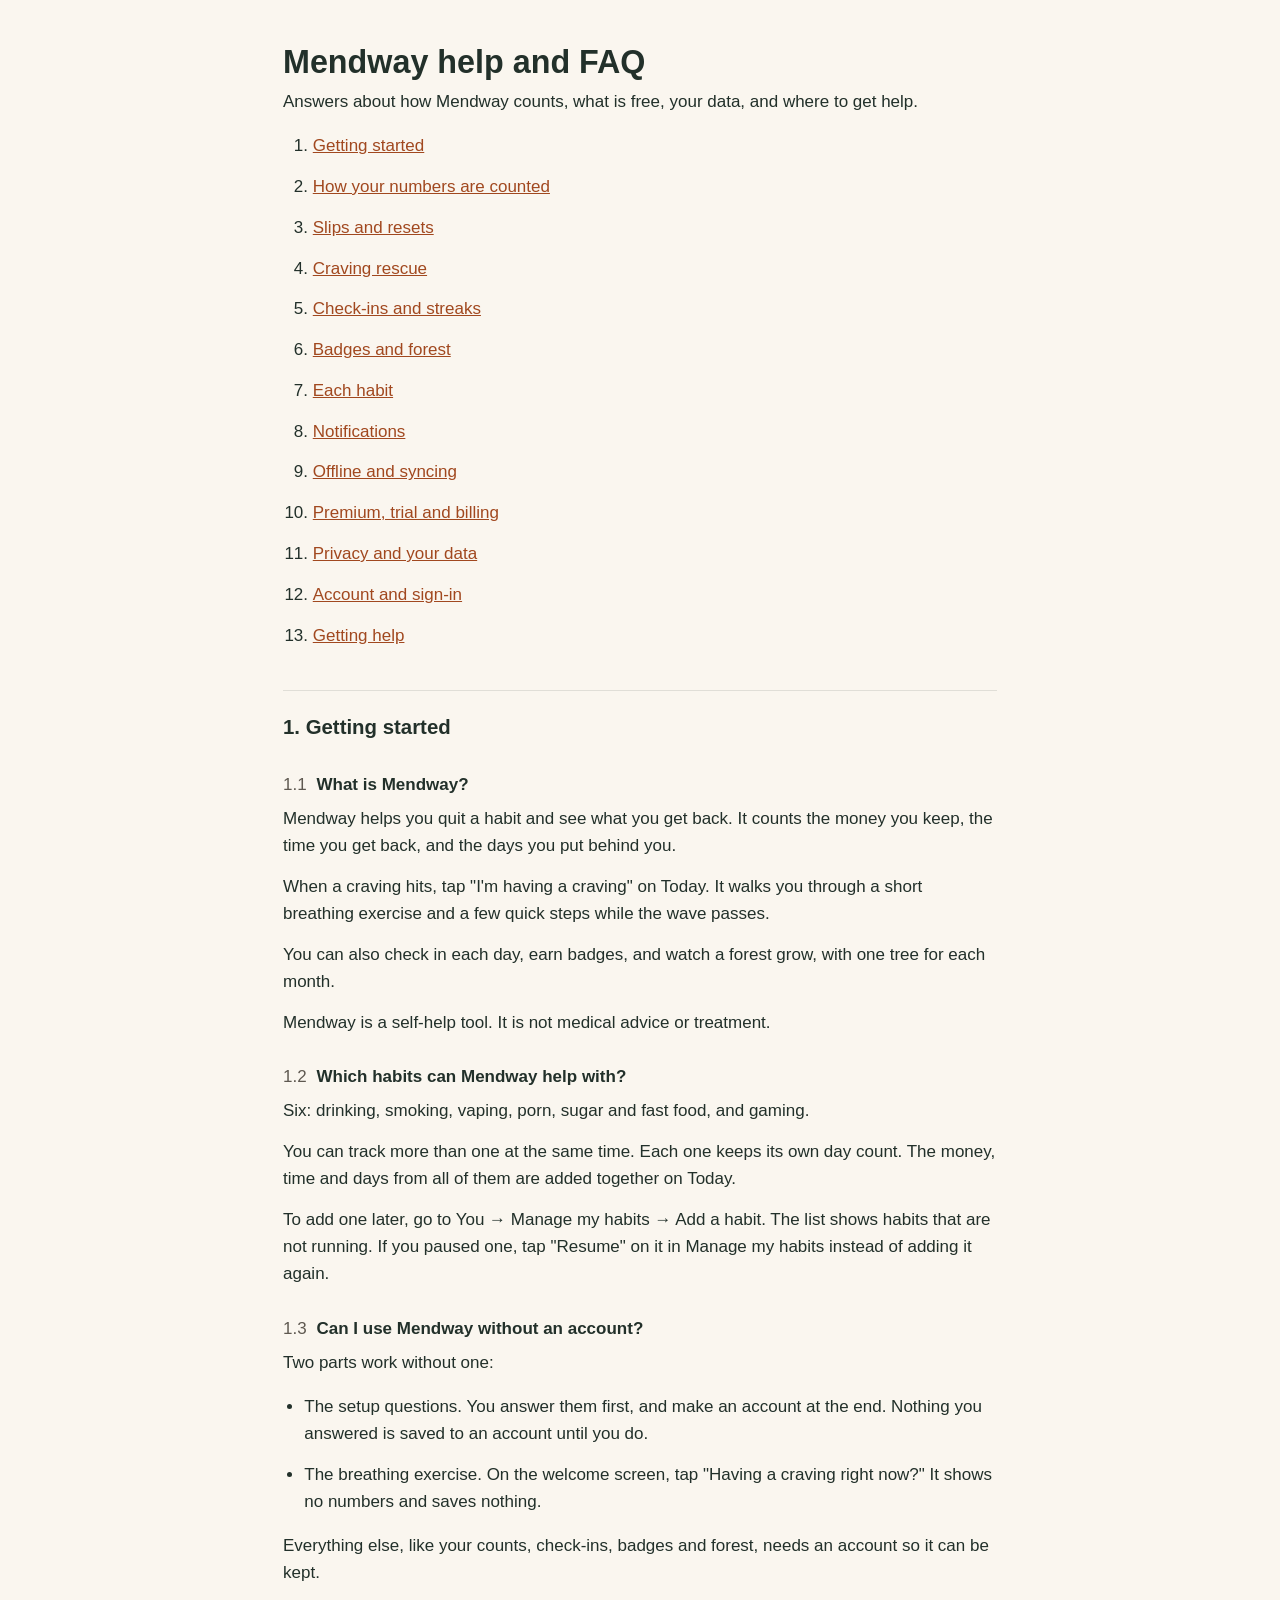
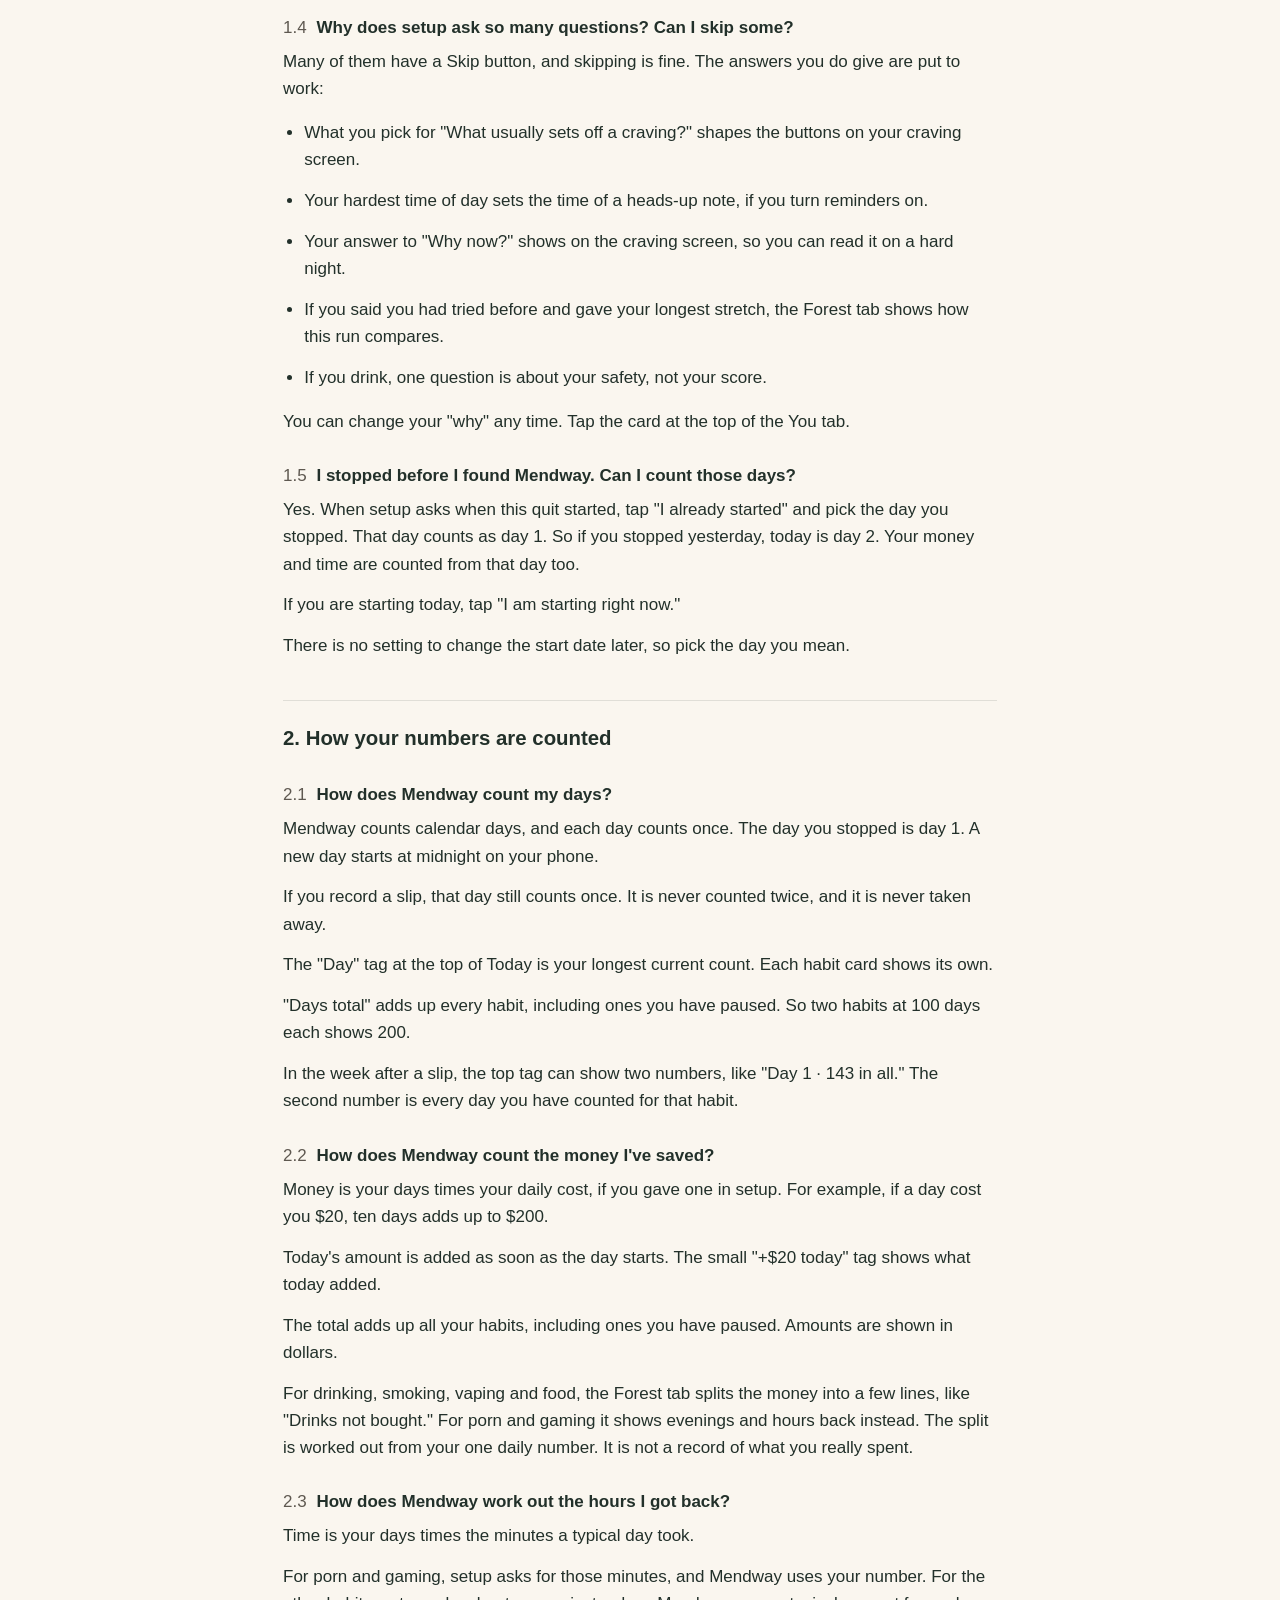
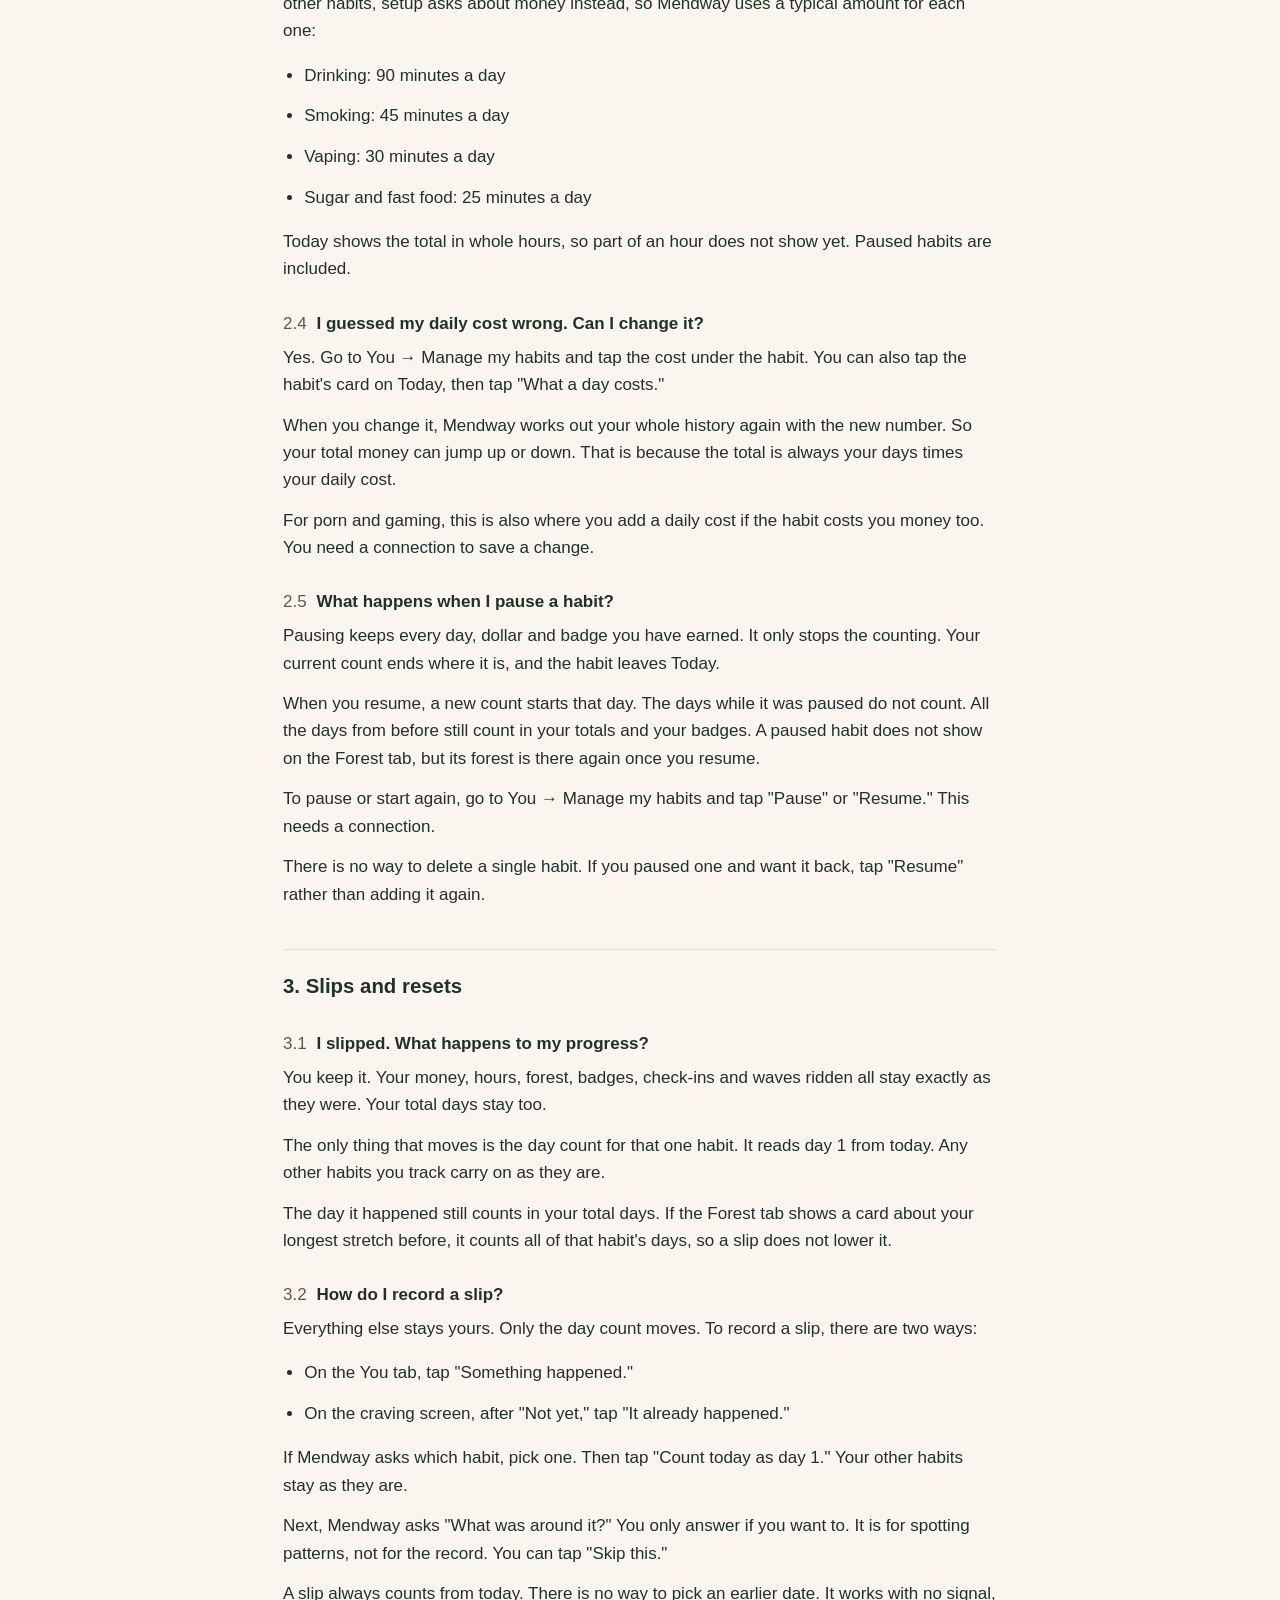
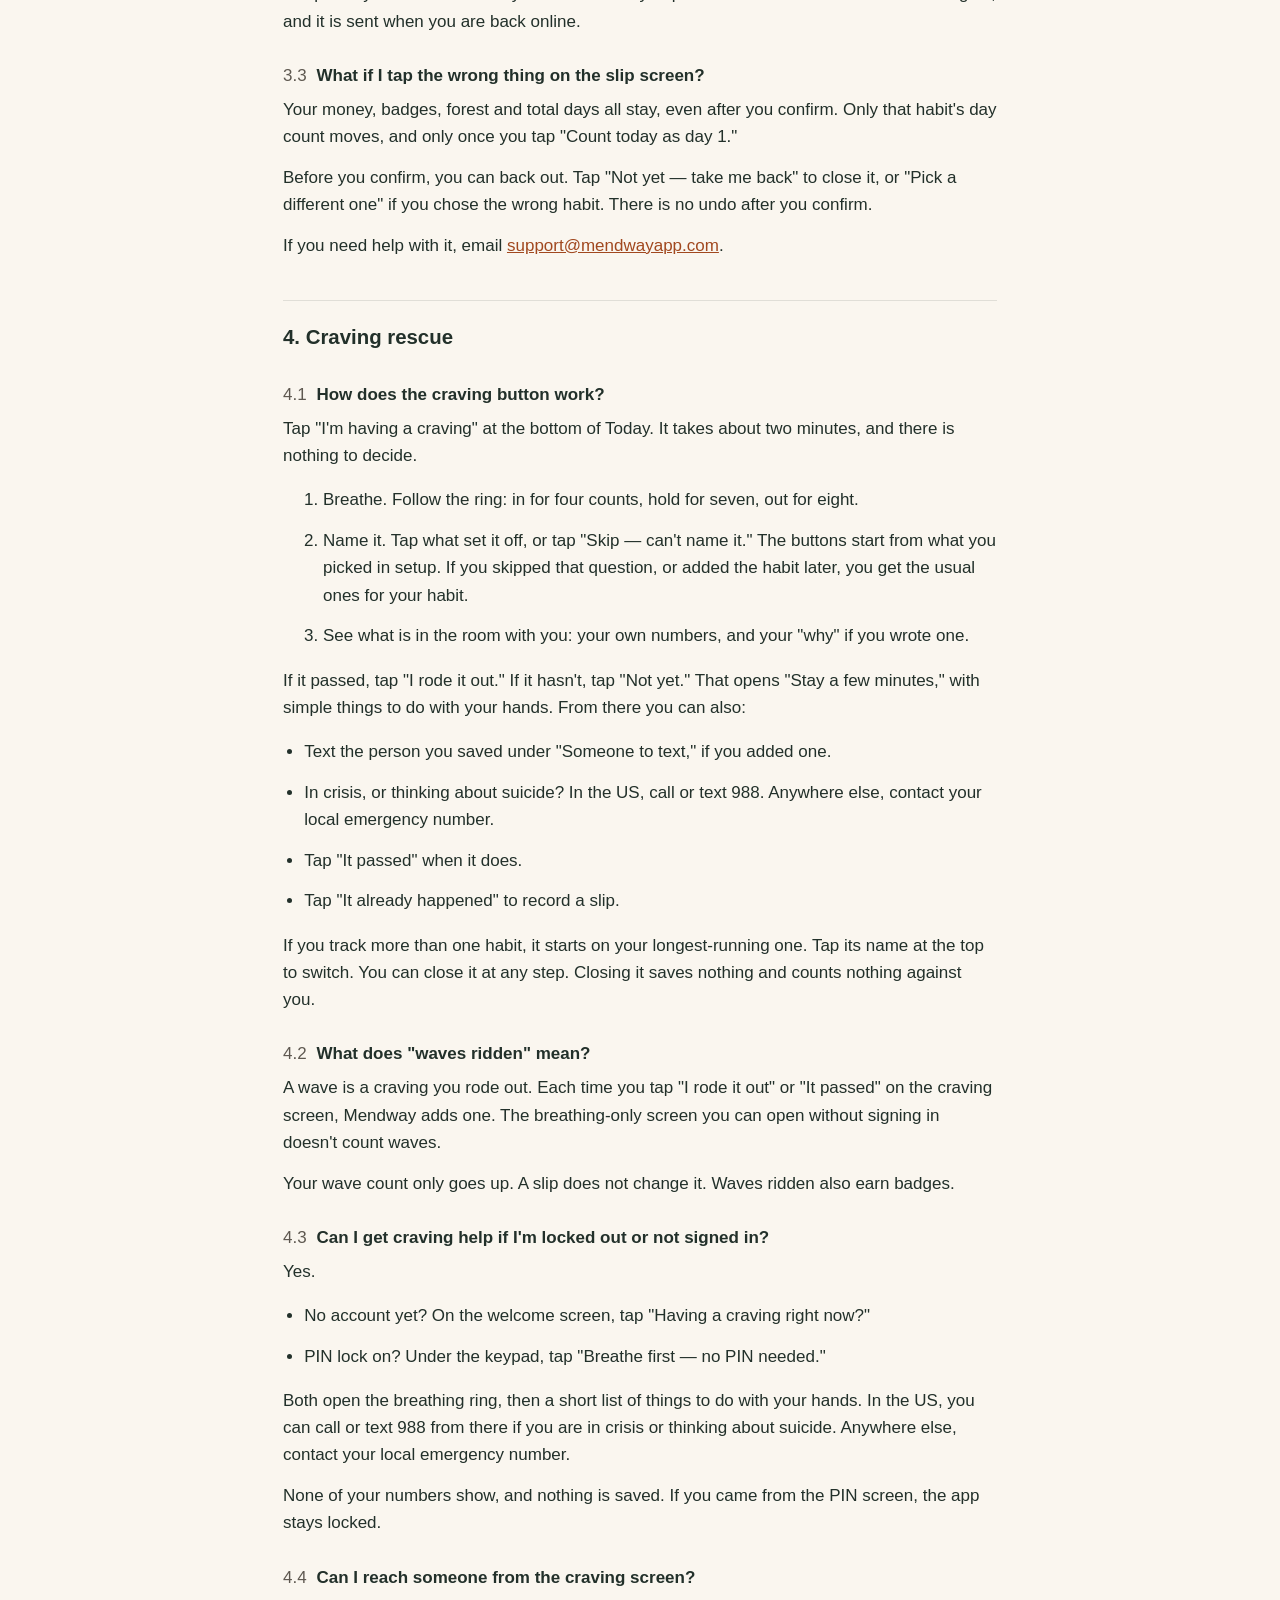
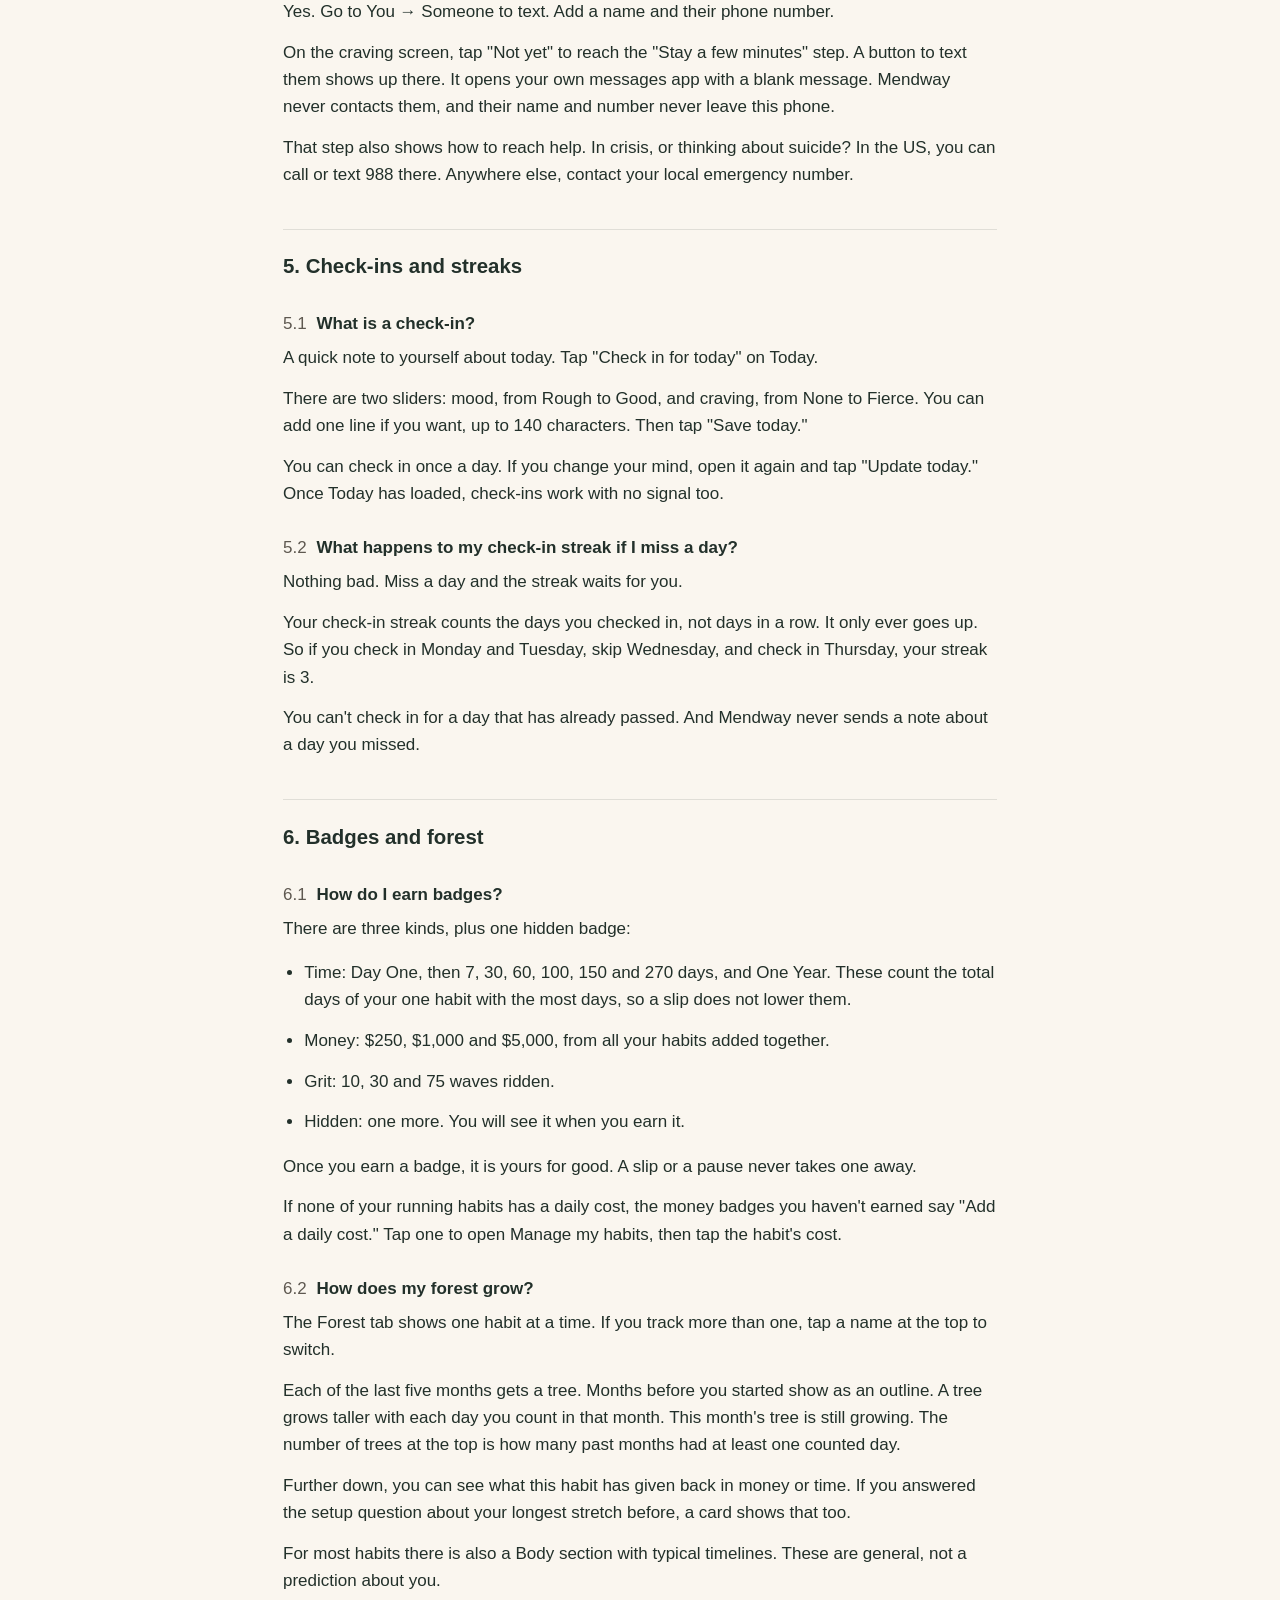
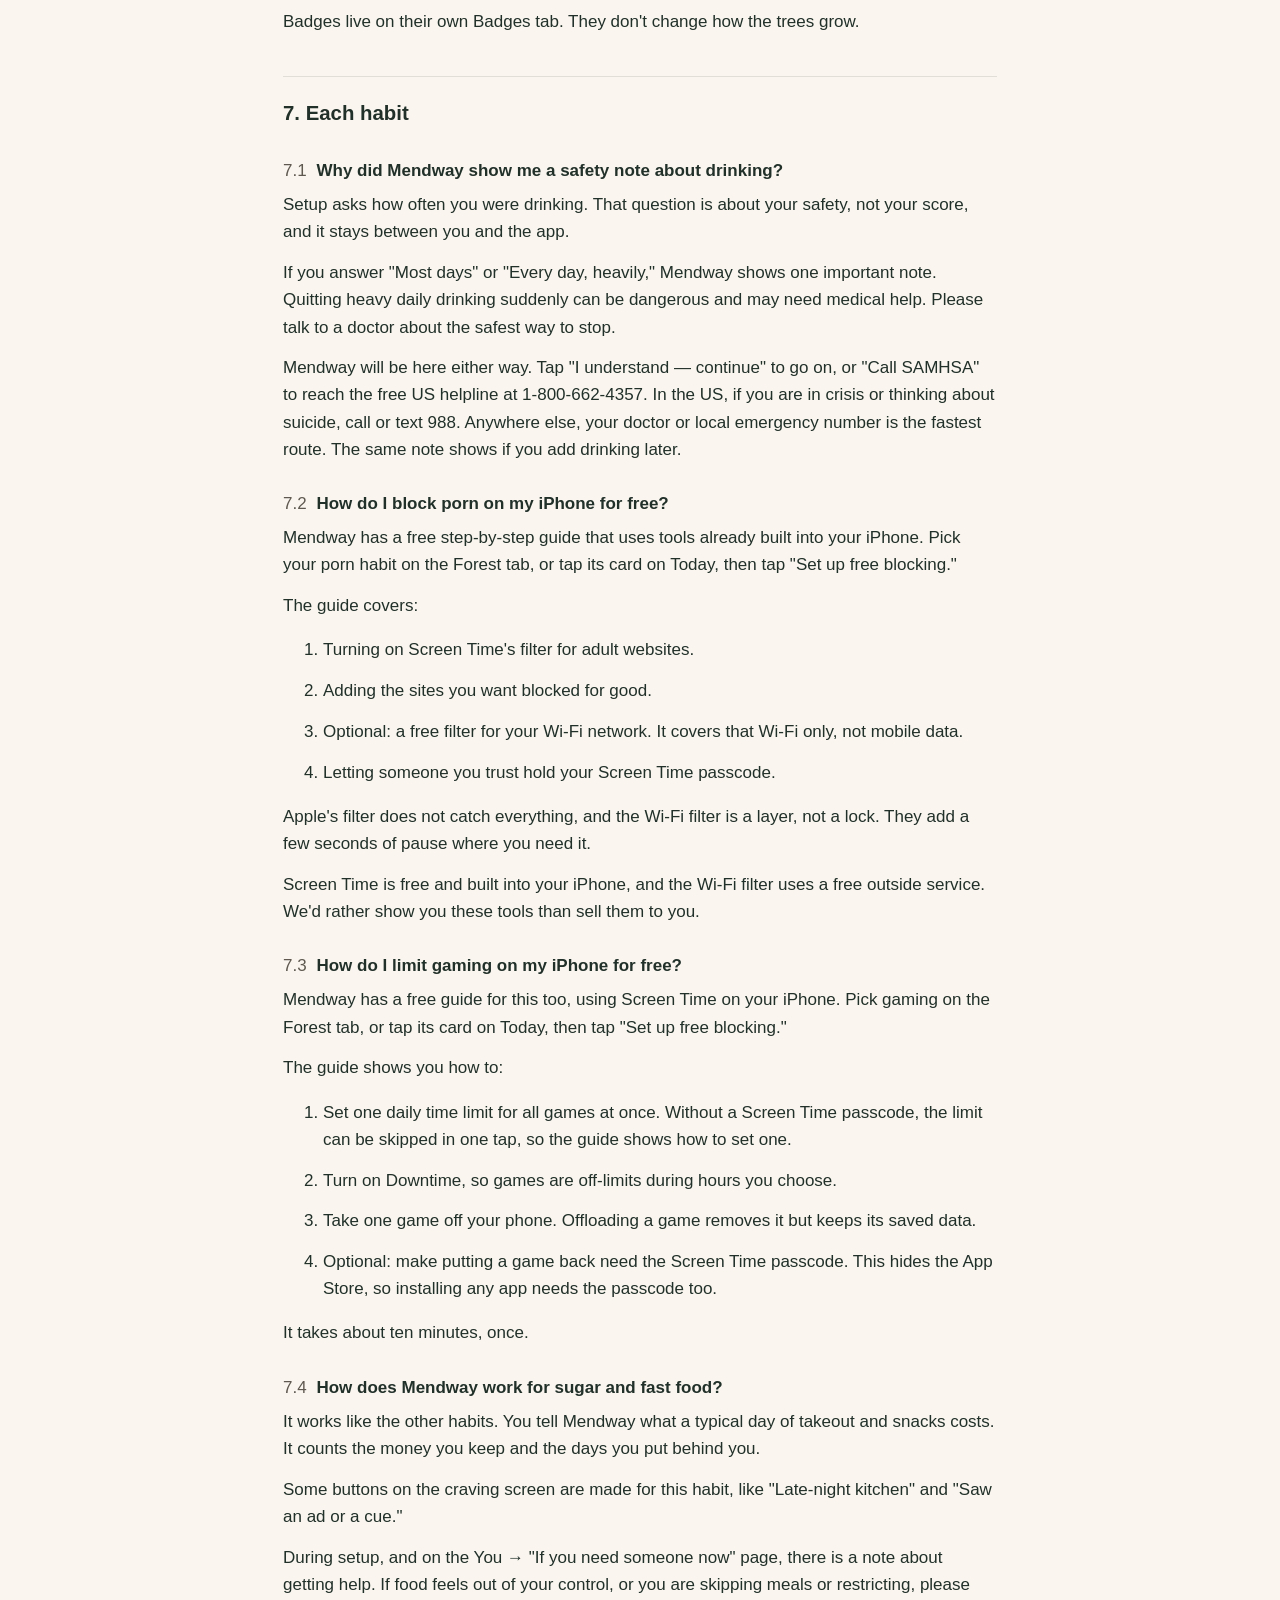
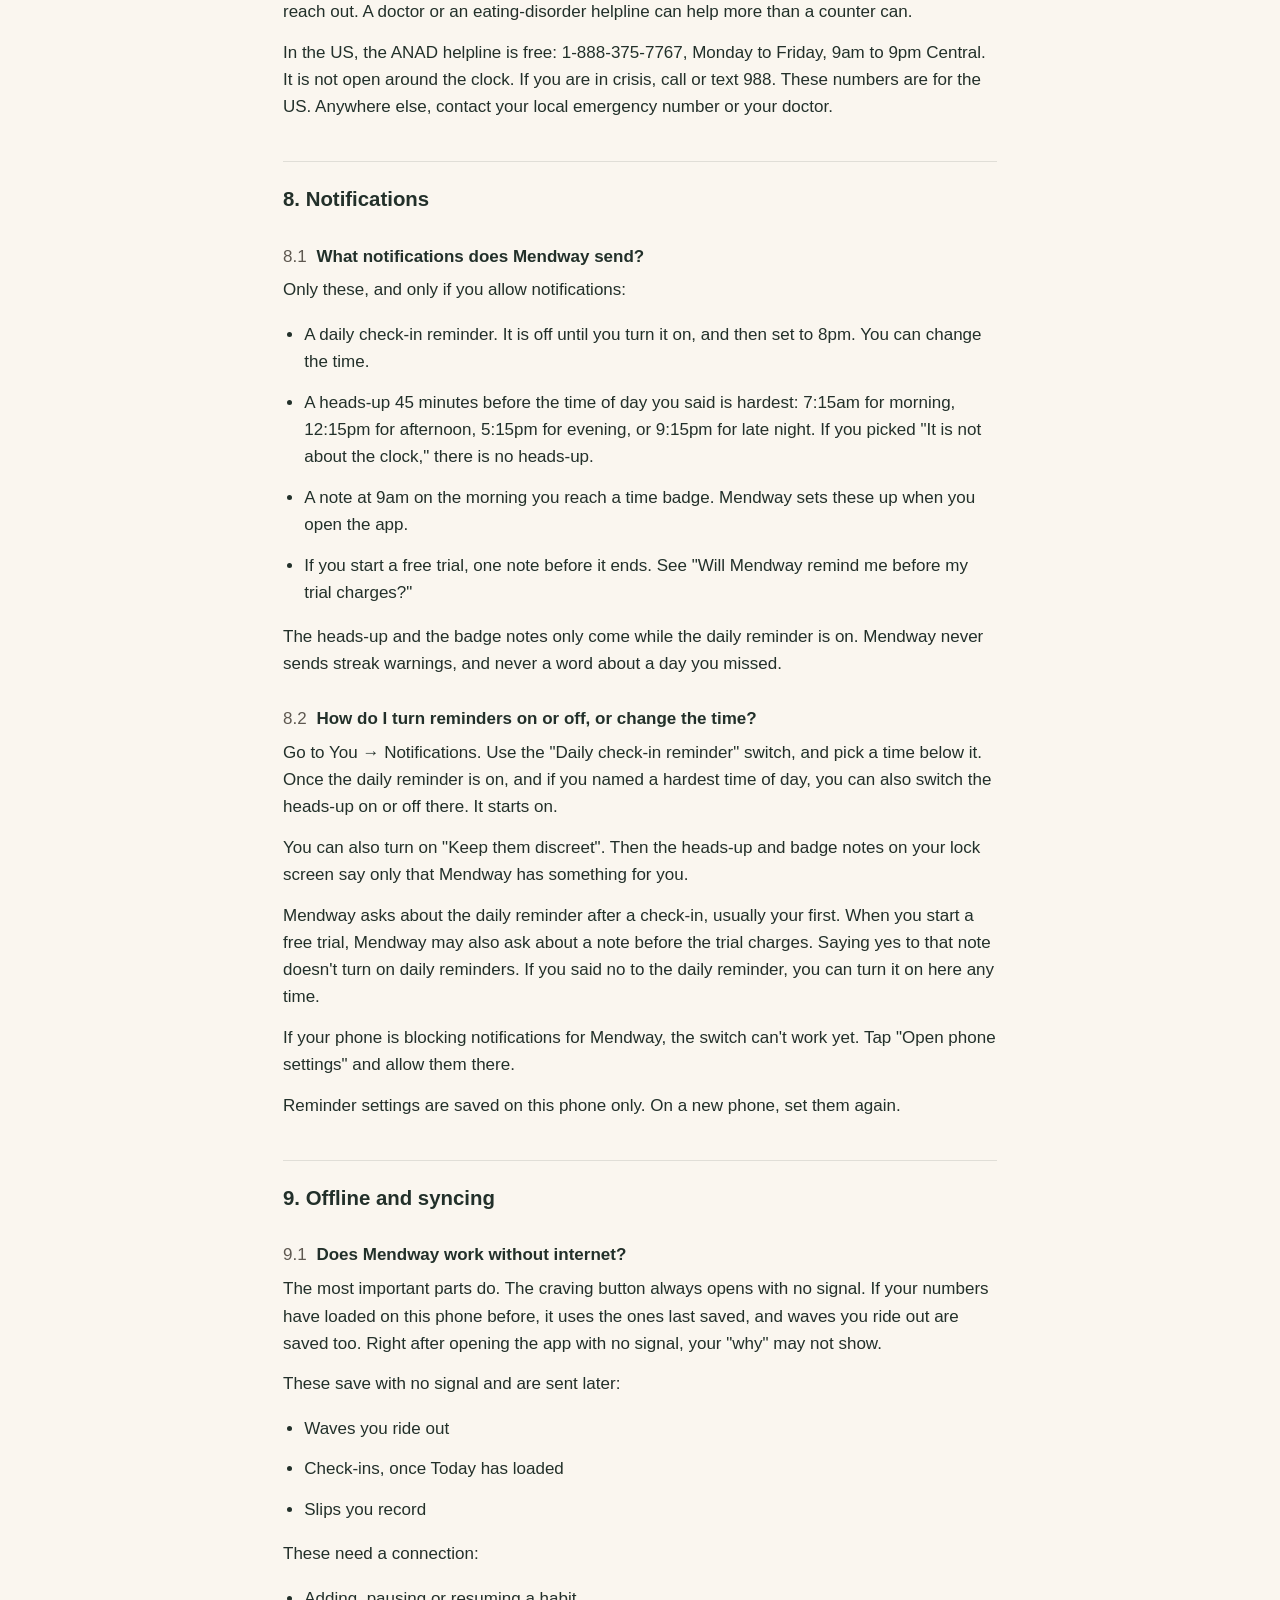
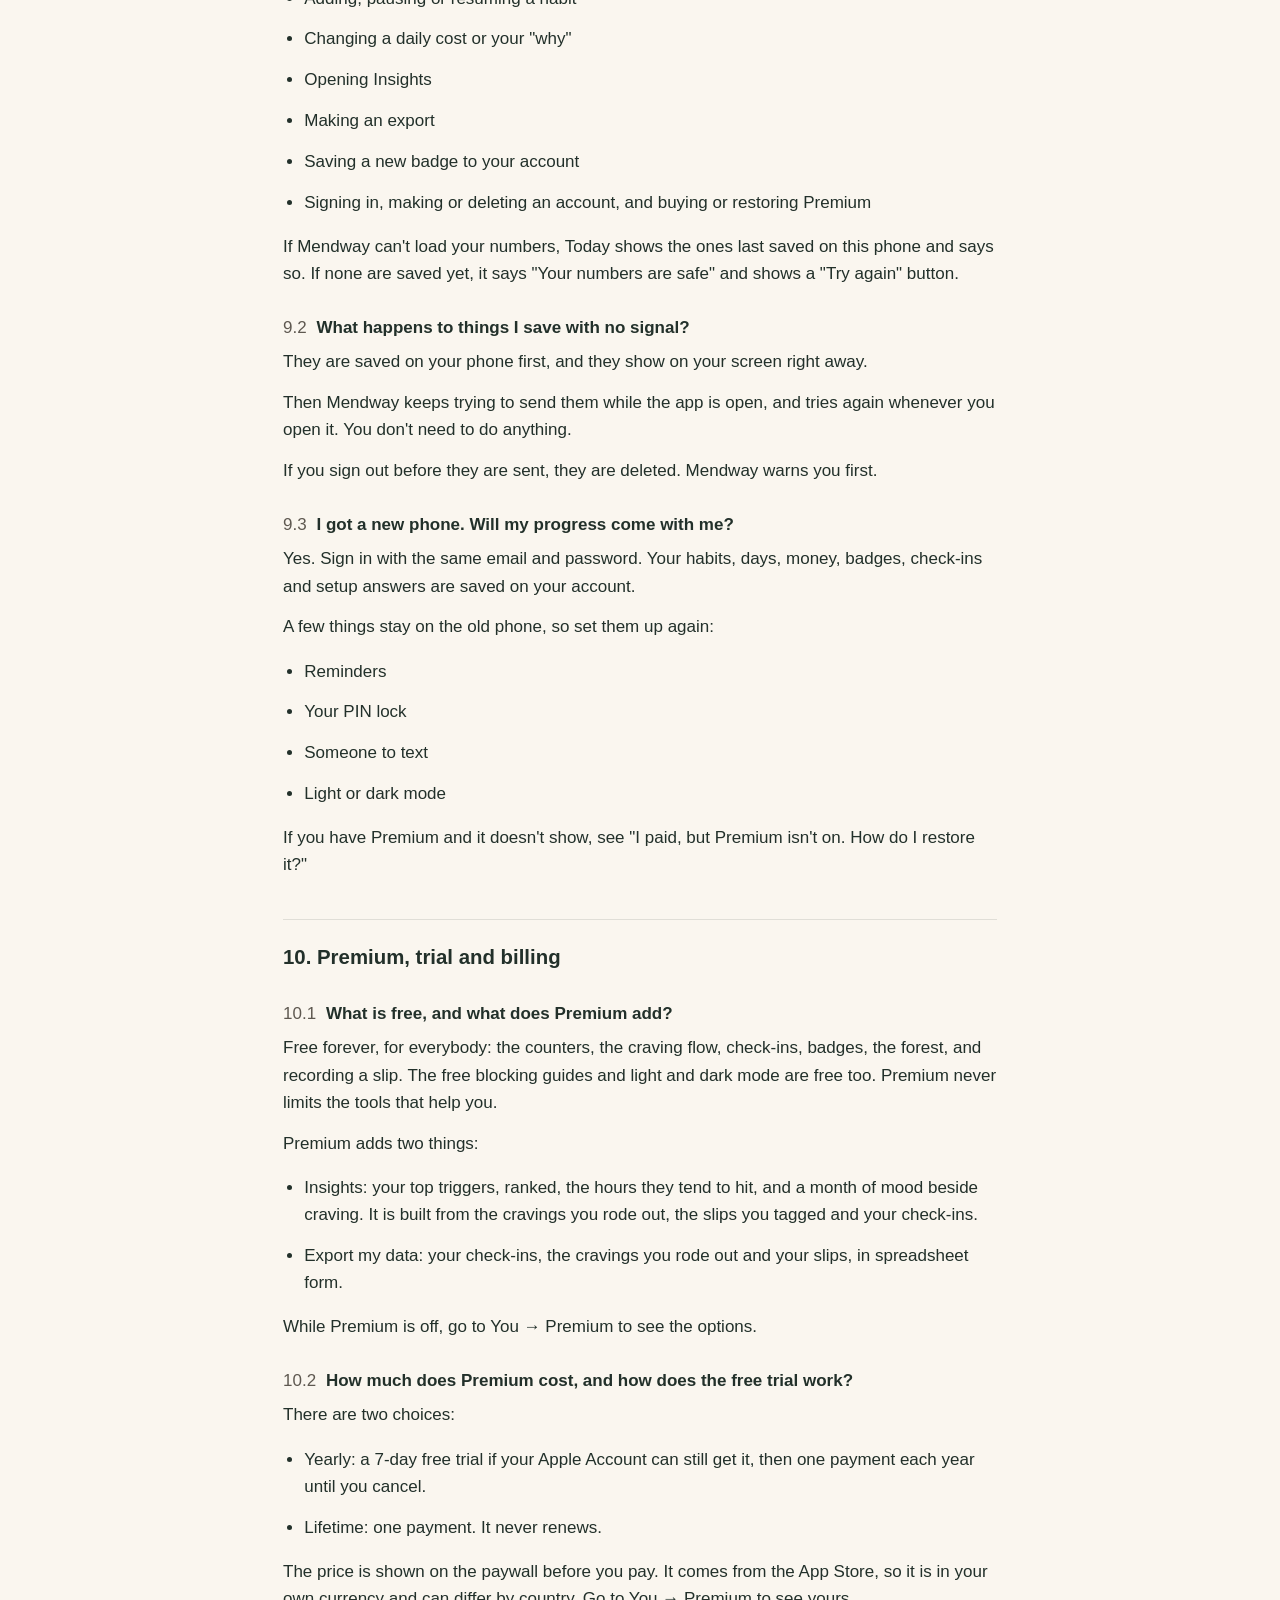
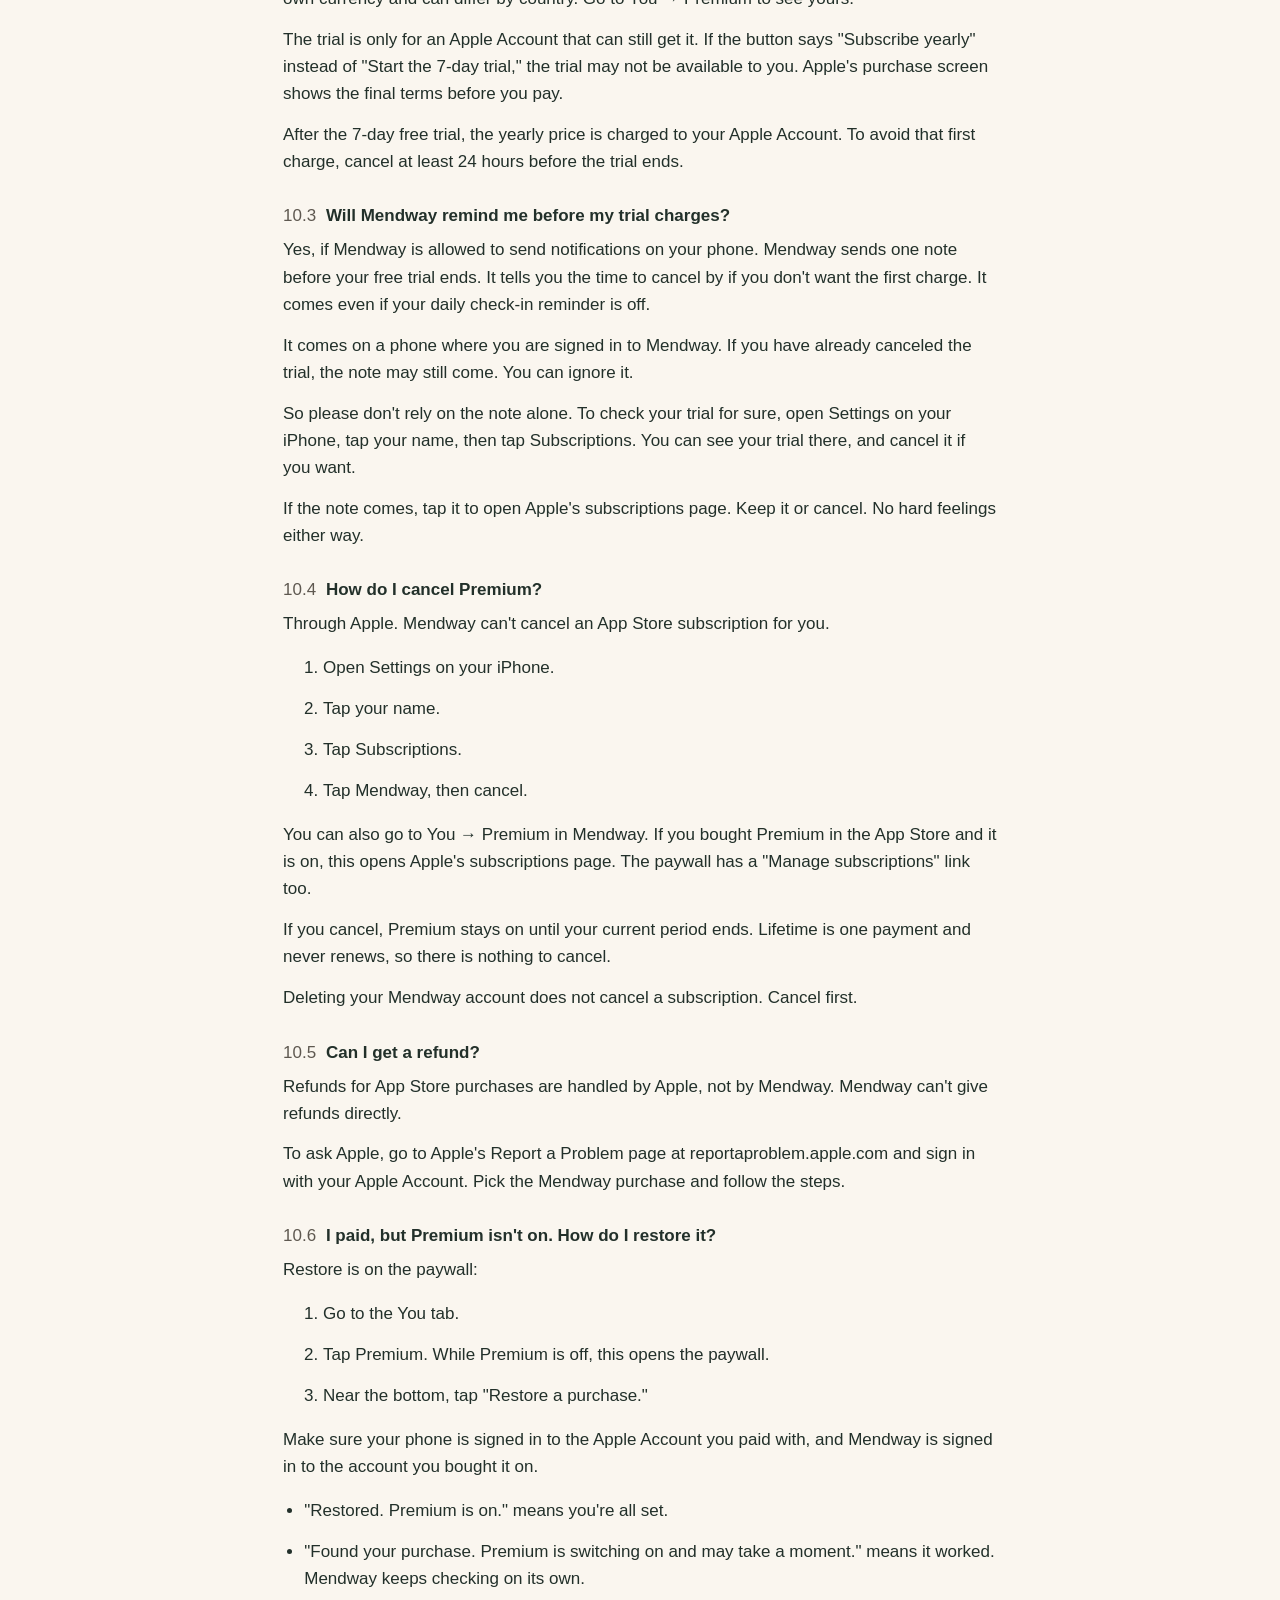
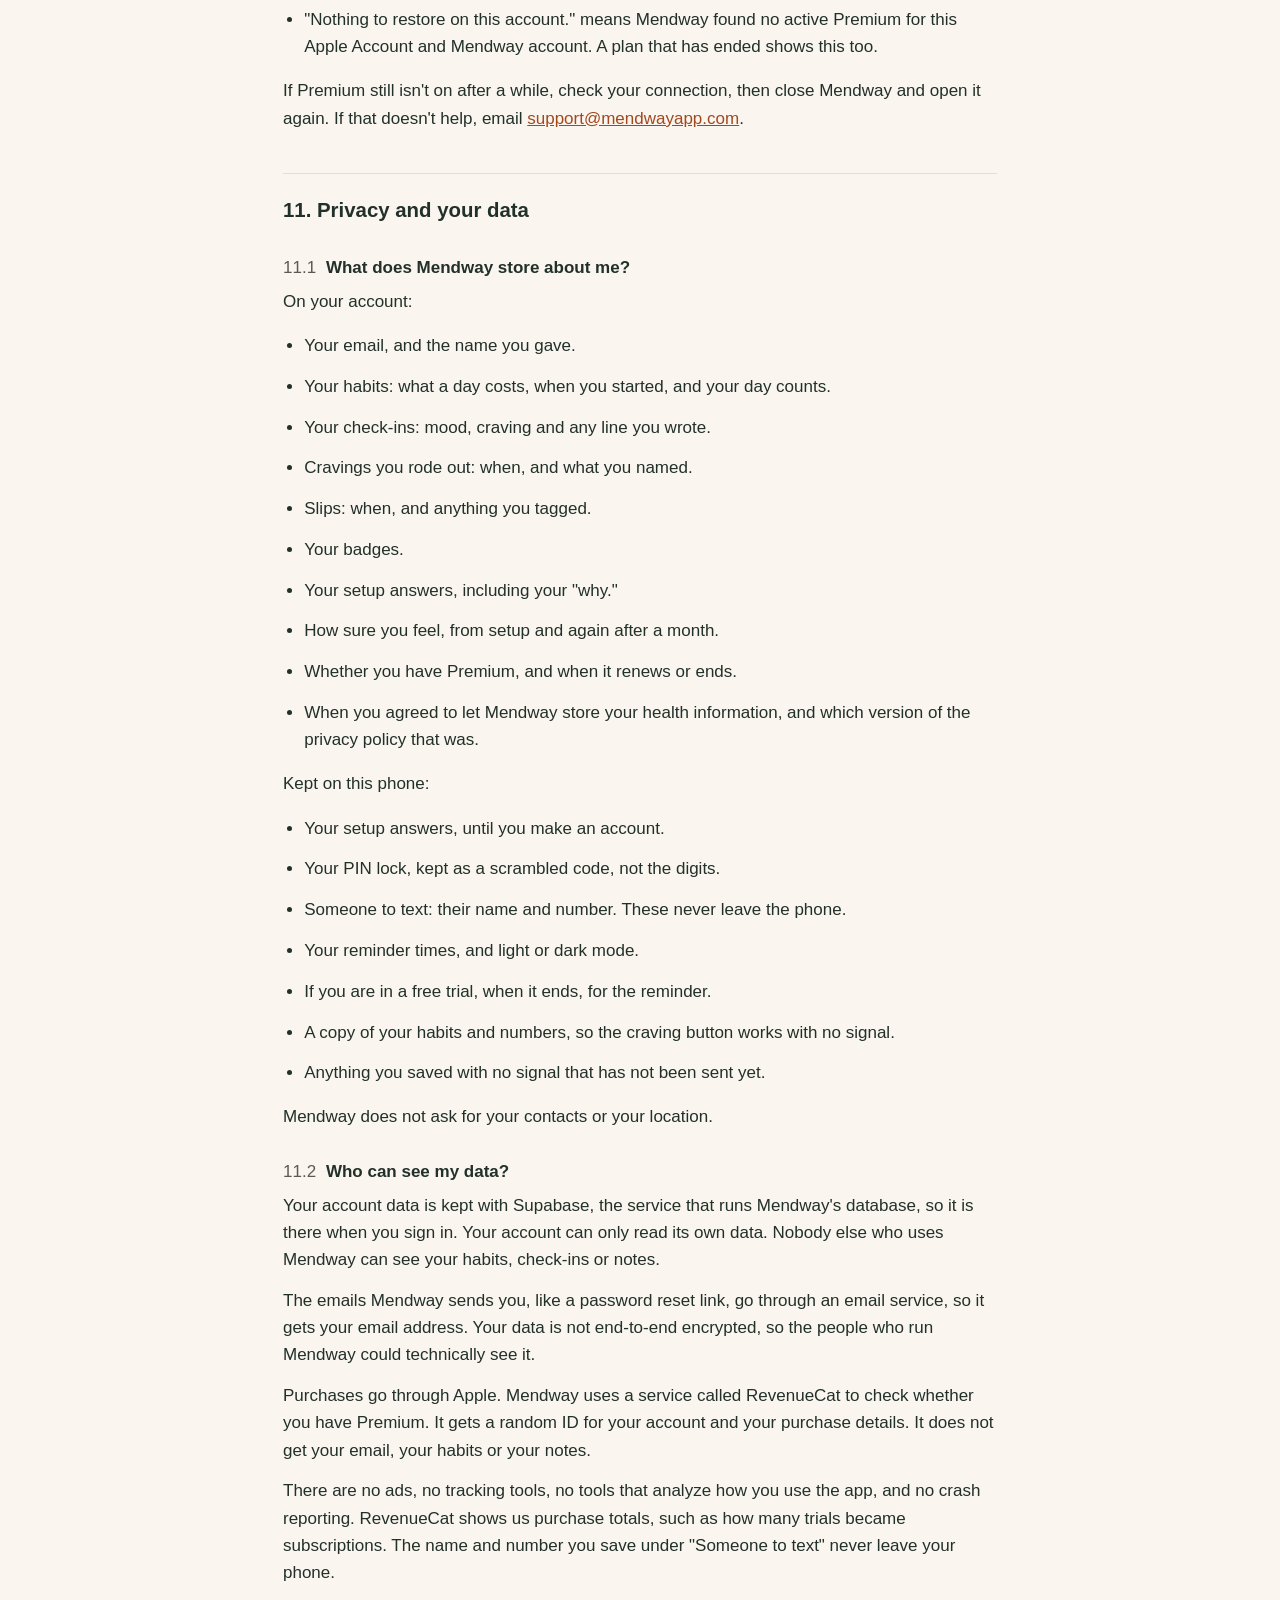
==== commit 46f58306: "Step 8.1 — Publish the site from 9d3d5b2 site/ as of: 9d3d5b2 Step 8.1 — Number the FAQ's topics and" ====
--- a/faq/index.html
+++ b/faq/index.html
@@ -428,7 +428,7 @@
 <p>Answers about how Mendway counts, what is free, your data, and where to get help.</p>
 
 <nav aria-label="Topics">
-  <ul>
+  <ol>
     <li><a href="#getting_started">Getting started</a></li>
     <li><a href="#numbers">How your numbers are counted</a></li>
     <li><a href="#slips">Slips and resets</a></li>
@@ -442,25 +442,25 @@
     <li><a href="#privacy">Privacy and your data</a></li>
     <li><a href="#account">Account and sign-in</a></li>
     <li><a href="#help">Getting help</a></li>
-  </ul>
+  </ol>
 </nav>
 
-<h2 id="getting_started">Getting started</h2>
+<h2 id="getting_started">1. Getting started</h2>
   <section class="faq-item" id="what_is_mendway">
-    <h3>What is Mendway?</h3>
+    <h3><a class="q-num" href="#what_is_mendway">1.1</a> What is Mendway?</h3>
     <p>Mendway helps you quit a habit and see what you get back. It counts the money you keep, the time you get back, and the days you put behind you.</p>
     <p>When a craving hits, tap "I'm having a craving" on Today. It walks you through a short breathing exercise and a few quick steps while the wave passes.</p>
     <p>You can also check in each day, earn badges, and watch a forest grow, with one tree for each month.</p>
     <p>Mendway is a self-help tool. It is not medical advice or treatment.</p>
   </section>
   <section class="faq-item" id="which_habits">
-    <h3>Which habits can Mendway help with?</h3>
+    <h3><a class="q-num" href="#which_habits">1.2</a> Which habits can Mendway help with?</h3>
     <p>Six: drinking, smoking, vaping, porn, sugar and fast food, and gaming.</p>
     <p>You can track more than one at the same time. Each one keeps its own day count. The money, time and days from all of them are added together on Today.</p>
     <p>To add one later, go to You → Manage my habits → Add a habit. The list shows habits that are not running. If you paused one, tap "Resume" on it in Manage my habits instead of adding it again.</p>
   </section>
   <section class="faq-item" id="need_an_account">
-    <h3>Can I use Mendway without an account?</h3>
+    <h3><a class="q-num" href="#need_an_account">1.3</a> Can I use Mendway without an account?</h3>
     <p>Two parts work without one:</p>
     <ul>
       <li>The setup questions. You answer them first, and make an account at the end. Nothing you answered is saved to an account until you do.</li>
@@ -469,7 +469,7 @@
     <p>Everything else, like your counts, check-ins, badges and forest, needs an account so it can be kept.</p>
   </section>
   <section class="faq-item" id="setup_questions">
-    <h3>Why does setup ask so many questions? Can I skip some?</h3>
+    <h3><a class="q-num" href="#setup_questions">1.4</a> Why does setup ask so many questions? Can I skip some?</h3>
     <p>Many of them have a Skip button, and skipping is fine. The answers you do give are put to work:</p>
     <ul>
       <li>What you pick for "What usually sets off a craving?" shapes the buttons on your craving screen.</li>
@@ -481,14 +481,14 @@
     <p>You can change your "why" any time. Tap the card at the top of the You tab.</p>
   </section>
   <section class="faq-item" id="already_started">
-    <h3>I stopped before I found Mendway. Can I count those days?</h3>
+    <h3><a class="q-num" href="#already_started">1.5</a> I stopped before I found Mendway. Can I count those days?</h3>
     <p>Yes. When setup asks when this quit started, tap "I already started" and pick the day you stopped. That day counts as day 1. So if you stopped yesterday, today is day 2. Your money and time are counted from that day too.</p>
     <p>If you are starting today, tap "I am starting right now."</p>
     <p>There is no setting to change the start date later, so pick the day you mean.</p>
   </section>
-<h2 id="numbers">How your numbers are counted</h2>
+<h2 id="numbers">2. How your numbers are counted</h2>
   <section class="faq-item" id="how_days_are_counted">
-    <h3>How does Mendway count my days?</h3>
+    <h3><a class="q-num" href="#how_days_are_counted">2.1</a> How does Mendway count my days?</h3>
     <p>Mendway counts calendar days, and each day counts once. The day you stopped is day 1. A new day starts at midnight on your phone.</p>
     <p>If you record a slip, that day still counts once. It is never counted twice, and it is never taken away.</p>
     <p>The "Day" tag at the top of Today is your longest current count. Each habit card shows its own.</p>
@@ -496,14 +496,14 @@
     <p>In the week after a slip, the top tag can show two numbers, like "Day 1 · 143 in all." The second number is every day you have counted for that habit.</p>
   </section>
   <section class="faq-item" id="how_money_is_counted">
-    <h3>How does Mendway count the money I've saved?</h3>
+    <h3><a class="q-num" href="#how_money_is_counted">2.2</a> How does Mendway count the money I've saved?</h3>
     <p>Money is your days times your daily cost, if you gave one in setup. For example, if a day cost you $20, ten days adds up to $200.</p>
     <p>Today's amount is added as soon as the day starts. The small "+$20 today" tag shows what today added.</p>
     <p>The total adds up all your habits, including ones you have paused. Amounts are shown in dollars.</p>
     <p>For drinking, smoking, vaping and food, the Forest tab splits the money into a few lines, like "Drinks not bought." For porn and gaming it shows evenings and hours back instead. The split is worked out from your one daily number. It is not a record of what you really spent.</p>
   </section>
   <section class="faq-item" id="how_hours_are_counted">
-    <h3>How does Mendway work out the hours I got back?</h3>
+    <h3><a class="q-num" href="#how_hours_are_counted">2.3</a> How does Mendway work out the hours I got back?</h3>
     <p>Time is your days times the minutes a typical day took.</p>
     <p>For porn and gaming, setup asks for those minutes, and Mendway uses your number. For the other habits, setup asks about money instead, so Mendway uses a typical amount for each one:</p>
     <ul>
@@ -515,27 +515,27 @@
     <p>Today shows the total in whole hours, so part of an hour does not show yet. Paused habits are included.</p>
   </section>
   <section class="faq-item" id="change_daily_cost">
-    <h3>I guessed my daily cost wrong. Can I change it?</h3>
+    <h3><a class="q-num" href="#change_daily_cost">2.4</a> I guessed my daily cost wrong. Can I change it?</h3>
     <p>Yes. Go to You → Manage my habits and tap the cost under the habit. You can also tap the habit's card on Today, then tap "What a day costs."</p>
     <p>When you change it, Mendway works out your whole history again with the new number. So your total money can jump up or down. That is because the total is always your days times your daily cost.</p>
     <p>For porn and gaming, this is also where you add a daily cost if the habit costs you money too. You need a connection to save a change.</p>
   </section>
   <section class="faq-item" id="pausing_a_habit">
-    <h3>What happens when I pause a habit?</h3>
+    <h3><a class="q-num" href="#pausing_a_habit">2.5</a> What happens when I pause a habit?</h3>
     <p>Pausing keeps every day, dollar and badge you have earned. It only stops the counting. Your current count ends where it is, and the habit leaves Today.</p>
     <p>When you resume, a new count starts that day. The days while it was paused do not count. All the days from before still count in your totals and your badges. A paused habit does not show on the Forest tab, but its forest is there again once you resume.</p>
     <p>To pause or start again, go to You → Manage my habits and tap "Pause" or "Resume." This needs a connection.</p>
     <p>There is no way to delete a single habit. If you paused one and want it back, tap "Resume" rather than adding it again.</p>
   </section>
-<h2 id="slips">Slips and resets</h2>
+<h2 id="slips">3. Slips and resets</h2>
   <section class="faq-item" id="what_a_slip_keeps">
-    <h3>I slipped. What happens to my progress?</h3>
+    <h3><a class="q-num" href="#what_a_slip_keeps">3.1</a> I slipped. What happens to my progress?</h3>
     <p>You keep it. Your money, hours, forest, badges, check-ins and waves ridden all stay exactly as they were. Your total days stay too.</p>
     <p>The only thing that moves is the day count for that one habit. It reads day 1 from today. Any other habits you track carry on as they are.</p>
     <p>The day it happened still counts in your total days. If the Forest tab shows a card about your longest stretch before, it counts all of that habit's days, so a slip does not lower it.</p>
   </section>
   <section class="faq-item" id="how_to_record_a_slip">
-    <h3>How do I record a slip?</h3>
+    <h3><a class="q-num" href="#how_to_record_a_slip">3.2</a> How do I record a slip?</h3>
     <p>Everything else stays yours. Only the day count moves. To record a slip, there are two ways:</p>
     <ul>
       <li>On the You tab, tap "Something happened."</li>
@@ -546,14 +546,14 @@
     <p>A slip always counts from today. There is no way to pick an earlier date. It works with no signal, and it is sent when you are back online.</p>
   </section>
   <section class="faq-item" id="reset_by_mistake">
-    <h3>What if I tap the wrong thing on the slip screen?</h3>
+    <h3><a class="q-num" href="#reset_by_mistake">3.3</a> What if I tap the wrong thing on the slip screen?</h3>
     <p>Your money, badges, forest and total days all stay, even after you confirm. Only that habit's day count moves, and only once you tap "Count today as day 1."</p>
     <p>Before you confirm, you can back out. Tap "Not yet — take me back" to close it, or "Pick a different one" if you chose the wrong habit. There is no undo after you confirm.</p>
     <p>If you need help with it, email <a href="mailto:support@mendwayapp.com">support@mendwayapp.com</a>.</p>
   </section>
-<h2 id="craving">Craving rescue</h2>
+<h2 id="craving">4. Craving rescue</h2>
   <section class="faq-item" id="how_craving_rescue_works">
-    <h3>How does the craving button work?</h3>
+    <h3><a class="q-num" href="#how_craving_rescue_works">4.1</a> How does the craving button work?</h3>
     <p>Tap "I'm having a craving" at the bottom of Today. It takes about two minutes, and there is nothing to decide.</p>
     <ol>
       <li>Breathe. Follow the ring: in for four counts, hold for seven, out for eight.</li>
@@ -570,12 +570,12 @@
     <p>If you track more than one habit, it starts on your longest-running one. Tap its name at the top to switch. You can close it at any step. Closing it saves nothing and counts nothing against you.</p>
   </section>
   <section class="faq-item" id="what_a_wave_is">
-    <h3>What does "waves ridden" mean?</h3>
+    <h3><a class="q-num" href="#what_a_wave_is">4.2</a> What does "waves ridden" mean?</h3>
     <p>A wave is a craving you rode out. Each time you tap "I rode it out" or "It passed" on the craving screen, Mendway adds one. The breathing-only screen you can open without signing in doesn't count waves.</p>
     <p>Your wave count only goes up. A slip does not change it. Waves ridden also earn badges.</p>
   </section>
   <section class="faq-item" id="craving_help_without_signing_in">
-    <h3>Can I get craving help if I'm locked out or not signed in?</h3>
+    <h3><a class="q-num" href="#craving_help_without_signing_in">4.3</a> Can I get craving help if I'm locked out or not signed in?</h3>
     <p>Yes.</p>
     <ul>
       <li>No account yet? On the welcome screen, tap "Having a craving right now?"</li>
@@ -585,27 +585,27 @@
     <p>None of your numbers show, and nothing is saved. If you came from the PIN screen, the app stays locked.</p>
   </section>
   <section class="faq-item" id="text_someone_from_craving">
-    <h3>Can I reach someone from the craving screen?</h3>
+    <h3><a class="q-num" href="#text_someone_from_craving">4.4</a> Can I reach someone from the craving screen?</h3>
     <p>Yes. Go to You → Someone to text. Add a name and their phone number.</p>
     <p>On the craving screen, tap "Not yet" to reach the "Stay a few minutes" step. A button to text them shows up there. It opens your own messages app with a blank message. Mendway never contacts them, and their name and number never leave this phone.</p>
     <p>That step also shows how to reach help. In crisis, or thinking about suicide? In the US, you can call or text 988 there. Anywhere else, contact your local emergency number.</p>
   </section>
-<h2 id="checkins">Check-ins and streaks</h2>
+<h2 id="checkins">5. Check-ins and streaks</h2>
   <section class="faq-item" id="what_a_checkin_is">
-    <h3>What is a check-in?</h3>
+    <h3><a class="q-num" href="#what_a_checkin_is">5.1</a> What is a check-in?</h3>
     <p>A quick note to yourself about today. Tap "Check in for today" on Today.</p>
     <p>There are two sliders: mood, from Rough to Good, and craving, from None to Fierce. You can add one line if you want, up to 140 characters. Then tap "Save today."</p>
     <p>You can check in once a day. If you change your mind, open it again and tap "Update today." Once Today has loaded, check-ins work with no signal too.</p>
   </section>
   <section class="faq-item" id="missed_checkin_day">
-    <h3>What happens to my check-in streak if I miss a day?</h3>
+    <h3><a class="q-num" href="#missed_checkin_day">5.2</a> What happens to my check-in streak if I miss a day?</h3>
     <p>Nothing bad. Miss a day and the streak waits for you.</p>
     <p>Your check-in streak counts the days you checked in, not days in a row. It only ever goes up. So if you check in Monday and Tuesday, skip Wednesday, and check in Thursday, your streak is 3.</p>
     <p>You can't check in for a day that has already passed. And Mendway never sends a note about a day you missed.</p>
   </section>
-<h2 id="badges_forest">Badges and forest</h2>
+<h2 id="badges_forest">6. Badges and forest</h2>
   <section class="faq-item" id="how_badges_work">
-    <h3>How do I earn badges?</h3>
+    <h3><a class="q-num" href="#how_badges_work">6.1</a> How do I earn badges?</h3>
     <p>There are three kinds, plus one hidden badge:</p>
     <ul>
       <li>Time: Day One, then 7, 30, 60, 100, 150 and 270 days, and One Year. These count the total days of your one habit with the most days, so a slip does not lower them.</li>
@@ -617,22 +617,22 @@
     <p>If none of your running habits has a daily cost, the money badges you haven't earned say "Add a daily cost." Tap one to open Manage my habits, then tap the habit's cost.</p>
   </section>
   <section class="faq-item" id="how_the_forest_grows">
-    <h3>How does my forest grow?</h3>
+    <h3><a class="q-num" href="#how_the_forest_grows">6.2</a> How does my forest grow?</h3>
     <p>The Forest tab shows one habit at a time. If you track more than one, tap a name at the top to switch.</p>
     <p>Each of the last five months gets a tree. Months before you started show as an outline. A tree grows taller with each day you count in that month. This month's tree is still growing. The number of trees at the top is how many past months had at least one counted day.</p>
     <p>Further down, you can see what this habit has given back in money or time. If you answered the setup question about your longest stretch before, a card shows that too.</p>
     <p>For most habits there is also a Body section with typical timelines. These are general, not a prediction about you.</p>
     <p>Badges live on their own Badges tab. They don't change how the trees grow.</p>
   </section>
-<h2 id="each_habit">Each habit</h2>
+<h2 id="each_habit">7. Each habit</h2>
   <section class="faq-item" id="drinking_safety_warning">
-    <h3>Why did Mendway show me a safety note about drinking?</h3>
+    <h3><a class="q-num" href="#drinking_safety_warning">7.1</a> Why did Mendway show me a safety note about drinking?</h3>
     <p>Setup asks how often you were drinking. That question is about your safety, not your score, and it stays between you and the app.</p>
     <p>If you answer "Most days" or "Every day, heavily," Mendway shows one important note. Quitting heavy daily drinking suddenly can be dangerous and may need medical help. Please talk to a doctor about the safest way to stop.</p>
     <p>Mendway will be here either way. Tap "I understand — continue" to go on, or "Call SAMHSA" to reach the free US helpline at 1-800-662-4357. In the US, if you are in crisis or thinking about suicide, call or text 988. Anywhere else, your doctor or local emergency number is the fastest route. The same note shows if you add drinking later.</p>
   </section>
   <section class="faq-item" id="porn_blocking_guide">
-    <h3>How do I block porn on my iPhone for free?</h3>
+    <h3><a class="q-num" href="#porn_blocking_guide">7.2</a> How do I block porn on my iPhone for free?</h3>
     <p>Mendway has a free step-by-step guide that uses tools already built into your iPhone. Pick your porn habit on the Forest tab, or tap its card on Today, then tap "Set up free blocking."</p>
     <p>The guide covers:</p>
     <ol>
@@ -645,7 +645,7 @@
     <p>Screen Time is free and built into your iPhone, and the Wi-Fi filter uses a free outside service. We'd rather show you these tools than sell them to you.</p>
   </section>
   <section class="faq-item" id="gaming_blocking_guide">
-    <h3>How do I limit gaming on my iPhone for free?</h3>
+    <h3><a class="q-num" href="#gaming_blocking_guide">7.3</a> How do I limit gaming on my iPhone for free?</h3>
     <p>Mendway has a free guide for this too, using Screen Time on your iPhone. Pick gaming on the Forest tab, or tap its card on Today, then tap "Set up free blocking."</p>
     <p>The guide shows you how to:</p>
     <ol>
@@ -657,15 +657,15 @@
     <p>It takes about ten minutes, once.</p>
   </section>
   <section class="faq-item" id="sugar_and_fast_food">
-    <h3>How does Mendway work for sugar and fast food?</h3>
+    <h3><a class="q-num" href="#sugar_and_fast_food">7.4</a> How does Mendway work for sugar and fast food?</h3>
     <p>It works like the other habits. You tell Mendway what a typical day of takeout and snacks costs. It counts the money you keep and the days you put behind you.</p>
     <p>Some buttons on the craving screen are made for this habit, like "Late-night kitchen" and "Saw an ad or a cue."</p>
     <p>During setup, and on the You → "If you need someone now" page, there is a note about getting help. If food feels out of your control, or you are skipping meals or restricting, please reach out. A doctor or an eating-disorder helpline can help more than a counter can.</p>
     <p>In the US, the ANAD helpline is free: 1-888-375-7767, Monday to Friday, 9am to 9pm Central. It is not open around the clock. If you are in crisis, call or text 988. These numbers are for the US. Anywhere else, contact your local emergency number or your doctor.</p>
   </section>
-<h2 id="notifications">Notifications</h2>
+<h2 id="notifications">8. Notifications</h2>
   <section class="faq-item" id="what_notifications_you_get">
-    <h3>What notifications does Mendway send?</h3>
+    <h3><a class="q-num" href="#what_notifications_you_get">8.1</a> What notifications does Mendway send?</h3>
     <p>Only these, and only if you allow notifications:</p>
     <ul>
       <li>A daily check-in reminder. It is off until you turn it on, and then set to 8pm. You can change the time.</li>
@@ -676,16 +676,16 @@
     <p>The heads-up and the badge notes only come while the daily reminder is on. Mendway never sends streak warnings, and never a word about a day you missed.</p>
   </section>
   <section class="faq-item" id="turn_reminders_on_off">
-    <h3>How do I turn reminders on or off, or change the time?</h3>
+    <h3><a class="q-num" href="#turn_reminders_on_off">8.2</a> How do I turn reminders on or off, or change the time?</h3>
     <p>Go to You → Notifications. Use the "Daily check-in reminder" switch, and pick a time below it. Once the daily reminder is on, and if you named a hardest time of day, you can also switch the heads-up on or off there. It starts on.</p>
     <p>You can also turn on "Keep them discreet". Then the heads-up and badge notes on your lock screen say only that Mendway has something for you.</p>
     <p>Mendway asks about the daily reminder after a check-in, usually your first. When you start a free trial, Mendway may also ask about a note before the trial charges. Saying yes to that note doesn't turn on daily reminders. If you said no to the daily reminder, you can turn it on here any time.</p>
     <p>If your phone is blocking notifications for Mendway, the switch can't work yet. Tap "Open phone settings" and allow them there.</p>
     <p>Reminder settings are saved on this phone only. On a new phone, set them again.</p>
   </section>
-<h2 id="offline">Offline and syncing</h2>
+<h2 id="offline">9. Offline and syncing</h2>
   <section class="faq-item" id="using_mendway_offline">
-    <h3>Does Mendway work without internet?</h3>
+    <h3><a class="q-num" href="#using_mendway_offline">9.1</a> Does Mendway work without internet?</h3>
     <p>The most important parts do. The craving button always opens with no signal. If your numbers have loaded on this phone before, it uses the ones last saved, and waves you ride out are saved too. Right after opening the app with no signal, your "why" may not show.</p>
     <p>These save with no signal and are sent later:</p>
     <ul>
@@ -705,13 +705,13 @@
     <p>If Mendway can't load your numbers, Today shows the ones last saved on this phone and says so. If none are saved yet, it says "Your numbers are safe" and shows a "Try again" button.</p>
   </section>
   <section class="faq-item" id="unsent_items">
-    <h3>What happens to things I save with no signal?</h3>
+    <h3><a class="q-num" href="#unsent_items">9.2</a> What happens to things I save with no signal?</h3>
     <p>They are saved on your phone first, and they show on your screen right away.</p>
     <p>Then Mendway keeps trying to send them while the app is open, and tries again whenever you open it. You don't need to do anything.</p>
     <p>If you sign out before they are sent, they are deleted. Mendway warns you first.</p>
   </section>
   <section class="faq-item" id="new_phone">
-    <h3>I got a new phone. Will my progress come with me?</h3>
+    <h3><a class="q-num" href="#new_phone">9.3</a> I got a new phone. Will my progress come with me?</h3>
     <p>Yes. Sign in with the same email and password. Your habits, days, money, badges, check-ins and setup answers are saved on your account.</p>
     <p>A few things stay on the old phone, so set them up again:</p>
     <ul>
@@ -722,9 +722,9 @@
     </ul>
     <p>If you have Premium and it doesn't show, see "I paid, but Premium isn't on. How do I restore it?"</p>
   </section>
-<h2 id="premium">Premium, trial and billing</h2>
+<h2 id="premium">10. Premium, trial and billing</h2>
   <section class="faq-item" id="free_vs_premium">
-    <h3>What is free, and what does Premium add?</h3>
+    <h3><a class="q-num" href="#free_vs_premium">10.1</a> What is free, and what does Premium add?</h3>
     <p>Free forever, for everybody: the counters, the craving flow, check-ins, badges, the forest, and recording a slip. The free blocking guides and light and dark mode are free too. Premium never limits the tools that help you.</p>
     <p>Premium adds two things:</p>
     <ul>
@@ -734,7 +734,7 @@
     <p>While Premium is off, go to You → Premium to see the options.</p>
   </section>
   <section class="faq-item" id="prices_and_trial">
-    <h3>How much does Premium cost, and how does the free trial work?</h3>
+    <h3><a class="q-num" href="#prices_and_trial">10.2</a> How much does Premium cost, and how does the free trial work?</h3>
     <p>There are two choices:</p>
     <ul>
       <li>Yearly: a 7-day free trial if your Apple Account can still get it, then one payment each year until you cancel.</li>
@@ -745,14 +745,14 @@
     <p>After the 7-day free trial, the yearly price is charged to your Apple Account. To avoid that first charge, cancel at least 24 hours before the trial ends.</p>
   </section>
   <section class="faq-item" id="trial_reminder">
-    <h3>Will Mendway remind me before my trial charges?</h3>
+    <h3><a class="q-num" href="#trial_reminder">10.3</a> Will Mendway remind me before my trial charges?</h3>
     <p>Yes, if Mendway is allowed to send notifications on your phone. Mendway sends one note before your free trial ends. It tells you the time to cancel by if you don't want the first charge. It comes even if your daily check-in reminder is off.</p>
     <p>It comes on a phone where you are signed in to Mendway. If you have already canceled the trial, the note may still come. You can ignore it.</p>
     <p>So please don't rely on the note alone. To check your trial for sure, open Settings on your iPhone, tap your name, then tap Subscriptions. You can see your trial there, and cancel it if you want.</p>
     <p>If the note comes, tap it to open Apple's subscriptions page. Keep it or cancel. No hard feelings either way.</p>
   </section>
   <section class="faq-item" id="cancel_premium">
-    <h3>How do I cancel Premium?</h3>
+    <h3><a class="q-num" href="#cancel_premium">10.4</a> How do I cancel Premium?</h3>
     <p>Through Apple. Mendway can't cancel an App Store subscription for you.</p>
     <ol>
       <li>Open Settings on your iPhone.</li>
@@ -765,12 +765,12 @@
     <p>Deleting your Mendway account does not cancel a subscription. Cancel first.</p>
   </section>
   <section class="faq-item" id="refunds">
-    <h3>Can I get a refund?</h3>
+    <h3><a class="q-num" href="#refunds">10.5</a> Can I get a refund?</h3>
     <p>Refunds for App Store purchases are handled by Apple, not by Mendway. Mendway can't give refunds directly.</p>
     <p>To ask Apple, go to Apple's Report a Problem page at reportaproblem.apple.com and sign in with your Apple Account. Pick the Mendway purchase and follow the steps.</p>
   </section>
   <section class="faq-item" id="restore_premium">
-    <h3>I paid, but Premium isn't on. How do I restore it?</h3>
+    <h3><a class="q-num" href="#restore_premium">10.6</a> I paid, but Premium isn't on. How do I restore it?</h3>
     <p>Restore is on the paywall:</p>
     <ol>
       <li>Go to the You tab.</li>
@@ -785,9 +785,9 @@
     </ul>
     <p>If Premium still isn't on after a while, check your connection, then close Mendway and open it again. If that doesn't help, email <a href="mailto:support@mendwayapp.com">support@mendwayapp.com</a>.</p>
   </section>
-<h2 id="privacy">Privacy and your data</h2>
+<h2 id="privacy">11. Privacy and your data</h2>
   <section class="faq-item" id="what_is_stored">
-    <h3>What does Mendway store about me?</h3>
+    <h3><a class="q-num" href="#what_is_stored">11.1</a> What does Mendway store about me?</h3>
     <p>On your account:</p>
     <ul>
       <li>Your email, and the name you gave.</li>
@@ -814,7 +814,7 @@
     <p>Mendway does not ask for your contacts or your location.</p>
   </section>
   <section class="faq-item" id="who_can_see_my_data">
-    <h3>Who can see my data?</h3>
+    <h3><a class="q-num" href="#who_can_see_my_data">11.2</a> Who can see my data?</h3>
     <p>Your account data is kept with Supabase, the service that runs Mendway's database, so it is there when you sign in. Your account can only read its own data. Nobody else who uses Mendway can see your habits, check-ins or notes.</p>
     <p>The emails Mendway sends you, like a password reset link, go through an email service, so it gets your email address. Your data is not end-to-end encrypted, so the people who run Mendway could technically see it.</p>
     <p>Purchases go through Apple. Mendway uses a service called RevenueCat to check whether you have Premium. It gets a random ID for your account and your purchase details. It does not get your email, your habits or your notes.</p>
@@ -822,20 +822,20 @@
     <p>For all the details, tap "Privacy policy" near the bottom of the You tab.</p>
   </section>
   <section class="faq-item" id="pin_lock">
-    <h3>Can I lock Mendway with a PIN?</h3>
+    <h3><a class="q-num" href="#pin_lock">11.3</a> Can I lock Mendway with a PIN?</h3>
     <p>Yes. Go to You → PIN lock and tap "Set a PIN." Pick four digits, then enter them once more.</p>
     <p>Mendway asks for it when you open the app, and again if you have been away for a minute or more. After five wrong tries, you wait 30 seconds before you try again.</p>
     <p>The PIN is on this phone only and is never sent anywhere. It stops people from seeing Mendway if they glance at your phone. It does not lock your phone.</p>
     <p>Forgot it? Tap "Forgot it?" and confirm "Sign out." Signing out from that screen also clears the PIN. A normal sign-out from the You tab keeps it. Your data stays in your account. Sign back in and your forest, your numbers, your badges and every day behind you are where you left them.</p>
   </section>
   <section class="faq-item" id="export_my_data">
-    <h3>Can I get a copy of my data?</h3>
+    <h3><a class="q-num" href="#export_my_data">11.4</a> Can I get a copy of my data?</h3>
     <p>With Premium, you can get your check-ins, the cravings you rode out and your slips. Go to You → Export my data and tap "Make the file."</p>
     <p>Your record comes in CSV, a plain spreadsheet format. It has a row for every check-in, every craving you rode out and every slip you noted, in the order they happened. It does not include your habit settings, badges or setup answers.</p>
     <p>Mendway builds it on your phone. Then the iPhone Share menu opens with your record as text, not as a file. If you pick Mail, the text goes in the email itself. You can paste it into a spreadsheet app or a note. Nothing passes through us.</p>
   </section>
   <section class="faq-item" id="delete_account">
-    <h3>How do I delete my account?</h3>
+    <h3><a class="q-num" href="#delete_account">11.5</a> How do I delete my account?</h3>
     <p>Go to You → Delete my account, then tap "Delete everything."</p>
     <p>This erases your Mendway account and everything Mendway keeps in it, permanently, on every device:</p>
     <ul>
@@ -848,9 +848,9 @@
     <p>On this phone, it also cancels your scheduled reminders, clears anything waiting to be sent, and forgets the person you saved to text. Your PIN and reminder times stay on the phone until you change them. It cannot be undone, and we cannot get it back for you. Our backup copies are erased within 30 days. Deleting does not delete emails you sent us; ask us and we will delete those too.</p>
     <p>Mendway also asks RevenueCat, the service that checks Premium, to delete what it holds about your account. Apple keeps its own record of any purchase, and deleting does not cancel a subscription. If you subscribed, cancel it first in Settings → your name → Subscriptions, or you will keep being billed. The delete message has a "Manage subscription" button for this.</p>
   </section>
-<h2 id="account">Account and sign-in</h2>
+<h2 id="account">12. Account and sign-in</h2>
   <section class="faq-item" id="sign_up_and_sign_in">
-    <h3>How do I sign up or sign in?</h3>
+    <h3><a class="q-num" href="#sign_up_and_sign_in">12.1</a> How do I sign up or sign in?</h3>
     <p>With your email and a password. That is the only way to sign in. Your password needs at least 8 characters, and no card is needed to sign up.</p>
     <p>New here? Answer the setup questions, then tap "Create my account" at the end. Enter your email and a password, tick the box below them, then tap "Start day one."</p>
     <p>The box says you agree that Mendway may store the health information you enter, like your habits, cravings, check-ins and notes, to run the app for you. You can't make an account without ticking it. The privacy policy and terms are linked right under it. You can take your yes back at any time by deleting your account or emailing <a href="mailto:support@mendwayapp.com">support@mendwayapp.com</a>.</p>
@@ -858,13 +858,13 @@
     <p>Already have an account? Tap "I already have an account" on the welcome screen.</p>
   </section>
   <section class="faq-item" id="forgot_password">
-    <h3>I forgot my password. What do I do?</h3>
+    <h3><a class="q-num" href="#forgot_password">12.2</a> I forgot my password. What do I do?</h3>
     <p>On the sign-in screen, tap "Forgot your password?" Enter the email you signed up with and tap "Send the reset link."</p>
     <p>Open the link on this phone. Reset links work once, for an hour, and only on the phone that asked for them. Then pick a new password with 8 characters or more.</p>
     <p>If the link has expired, tap "Send me a new link."</p>
   </section>
   <section class="faq-item" id="change_email_or_name">
-    <h3>Can I change my email, my name or my start date?</h3>
+    <h3><a class="q-num" href="#change_email_or_name">12.3</a> Can I change my email, my name or my start date?</h3>
     <p>Not in the app. There is no setting for your email, the name you gave, or a habit's start date. If you need your email changed, write to <a href="mailto:support@mendwayapp.com">support@mendwayapp.com</a>.</p>
     <p>Here is what you can change:</p>
     <ul>
@@ -874,28 +874,28 @@
     </ul>
   </section>
   <section class="faq-item" id="signing_out">
-    <h3>What happens when I sign out?</h3>
+    <h3><a class="q-num" href="#signing_out">12.4</a> What happens when I sign out?</h3>
     <p>Your habits, days, money and badges stay on your account. Reminders pause until you sign back in.</p>
     <p>To sign out, go to You → Sign out. Mendway asks first, so you don't sign out by mistake.</p>
     <p>Anything kept only on this phone, like the person you text, is removed. If something has not been sent yet, Mendway warns you first.</p>
   </section>
-<h2 id="help">Getting help</h2>
+<h2 id="help">13. Getting help</h2>
   <section class="faq-item" id="quit_drinking_safely">
-    <h3>Is it safe to quit drinking all at once?</h3>
+    <h3><a class="q-num" href="#quit_drinking_safely">13.1</a> Is it safe to quit drinking all at once?</h3>
     <p>Mendway isn't medical care, so please talk to a doctor about the safest way for you to stop.</p>
     <p>Quitting heavy daily drinking suddenly can be dangerous and may need medical help.</p>
     <p>In the US, the SAMHSA National Helpline can point you to treatment and support for alcohol and drugs. It is free, confidential and open 24/7: 1-800-662-4357. This number is for the US. Anywhere else, your doctor or local emergency number is the fastest route.</p>
     <p>You can find this any time at You → "If you need someone now."</p>
   </section>
   <section class="faq-item" id="body_changes">
-    <h3>What will happen to my body when I quit?</h3>
+    <h3><a class="q-num" href="#body_changes">13.2</a> What will happen to my body when I quit?</h3>
     <p>Mendway isn't medical care, so please ask a doctor about your own health.</p>
     <p>Quitting heavy daily drinking suddenly can be dangerous and may need medical help. Talk to a doctor first.</p>
     <p>For most habits, the Forest tab has a Body section with typical timelines. They are not a prediction about you.</p>
     <p>In the US, the SAMHSA National Helpline is free, confidential and open 24/7: 1-800-662-4357. Anywhere else, contact your doctor or local emergency number.</p>
   </section>
   <section class="faq-item" id="crisis_help">
-    <h3>I need to talk to someone right now. Where do I go?</h3>
+    <h3><a class="q-num" href="#crisis_help">13.3</a> I need to talk to someone right now. Where do I go?</h3>
     <p>If you are in danger right now, call your local emergency number.</p>
     <p>In the US:</p>
     <ul>
@@ -908,7 +908,7 @@
     <p>No doctor or clinician has reviewed Mendway's wording. The helpline numbers and hours come from each helpline's own website.</p>
   </section>
   <section class="faq-item" id="contact_support">
-    <h3>How do I contact Mendway?</h3>
+    <h3><a class="q-num" href="#contact_support">13.4</a> How do I contact Mendway?</h3>
     <p>Email <a href="mailto:support@mendwayapp.com">support@mendwayapp.com</a>. You can also go to You → Contact us, which opens your mail app.</p>
     <p>It helps to tell us what happened and what you expected to happen.</p>
   </section>
--- a/style.css
+++ b/style.css
@@ -113,6 +113,25 @@
   margin-right: 1.2rem;
 }
 
+/* The FAQ's reference numbers ("2.3"): quiet, in one width, and a link to
+   that one answer. The topic list is an <ol>, indented like the lists. */
+.faq-item .q-num {
+  color: var(--muted);
+  font-weight: 400;
+  font-variant-numeric: tabular-nums;
+  text-decoration: none;
+  margin-right: 0.3em;
+}
+
+.faq-item .q-num:hover {
+  color: var(--link);
+  text-decoration: underline;
+}
+
+:where(html:not(.home)) nav ol {
+  padding-left: 1.75rem;
+}
+
 /* Unfinished facts. None may remain when the page is published. */
 mark.todo {
   background: var(--mark);
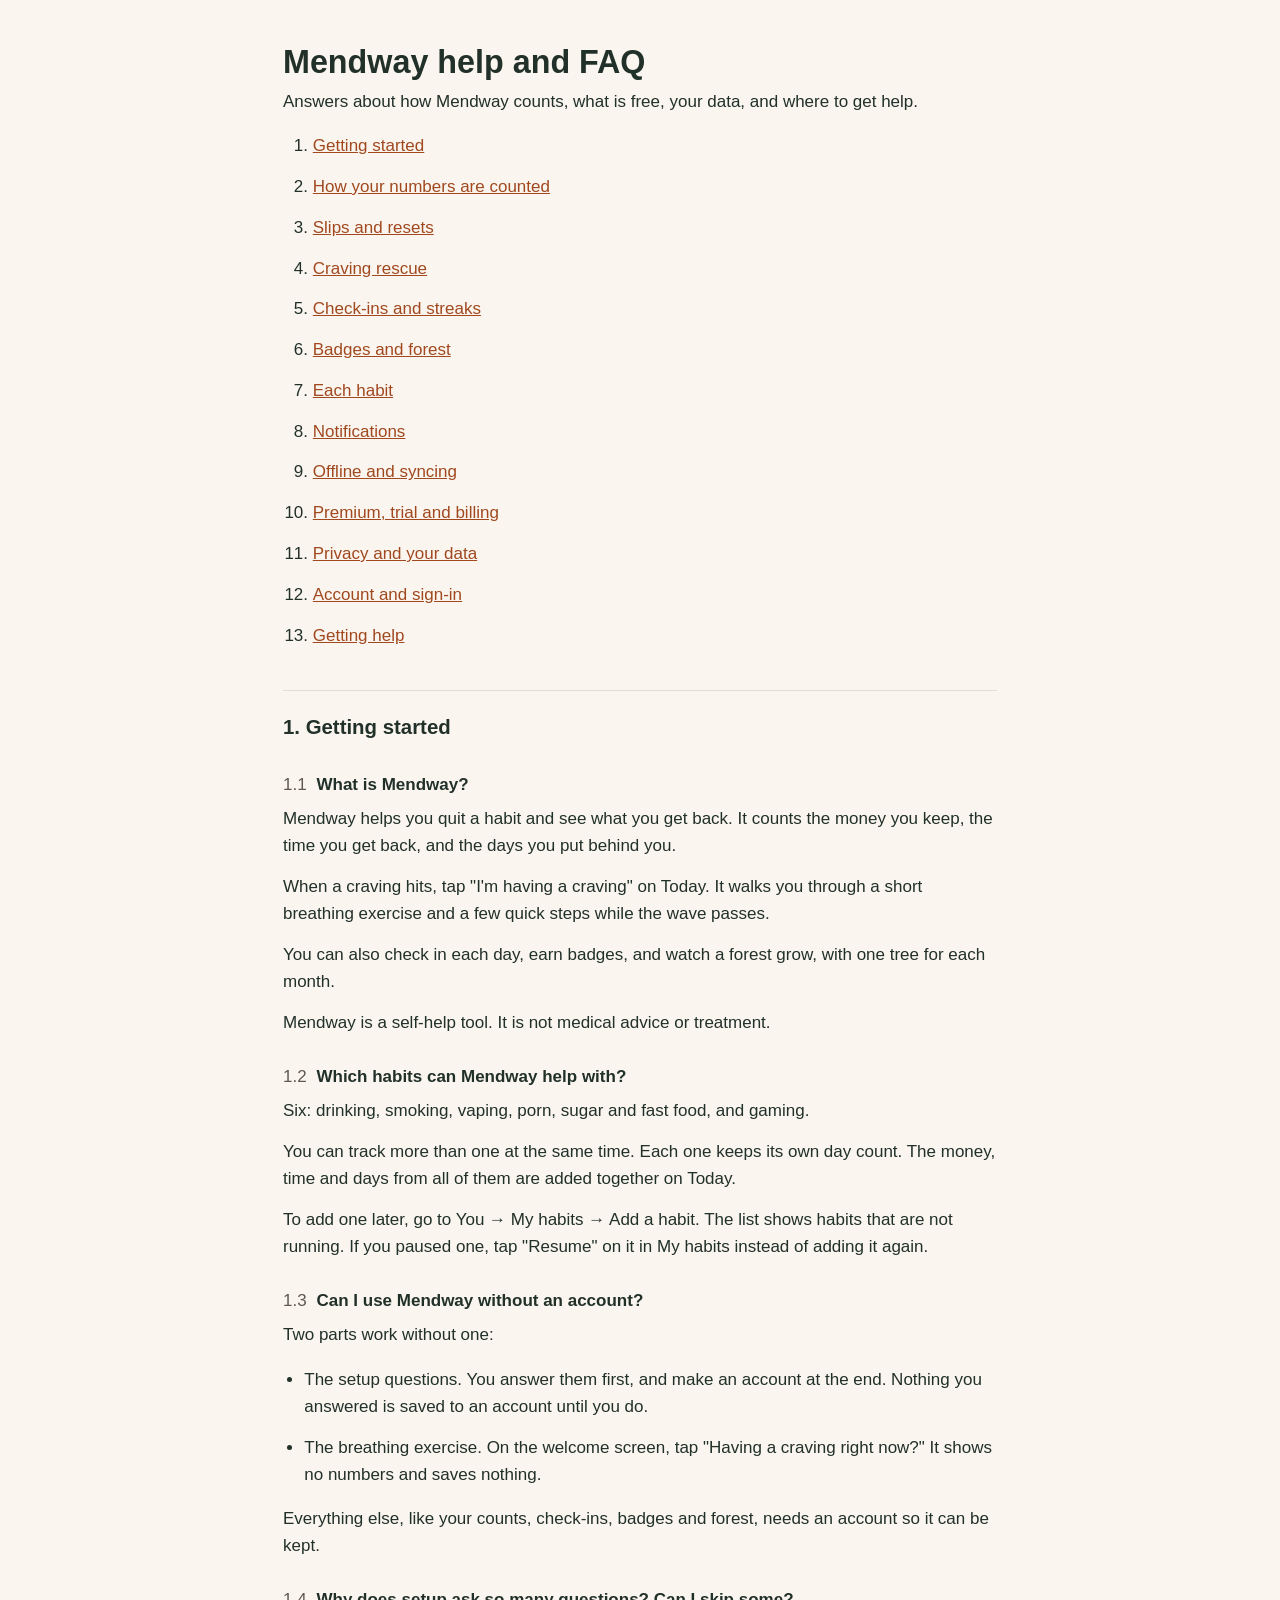
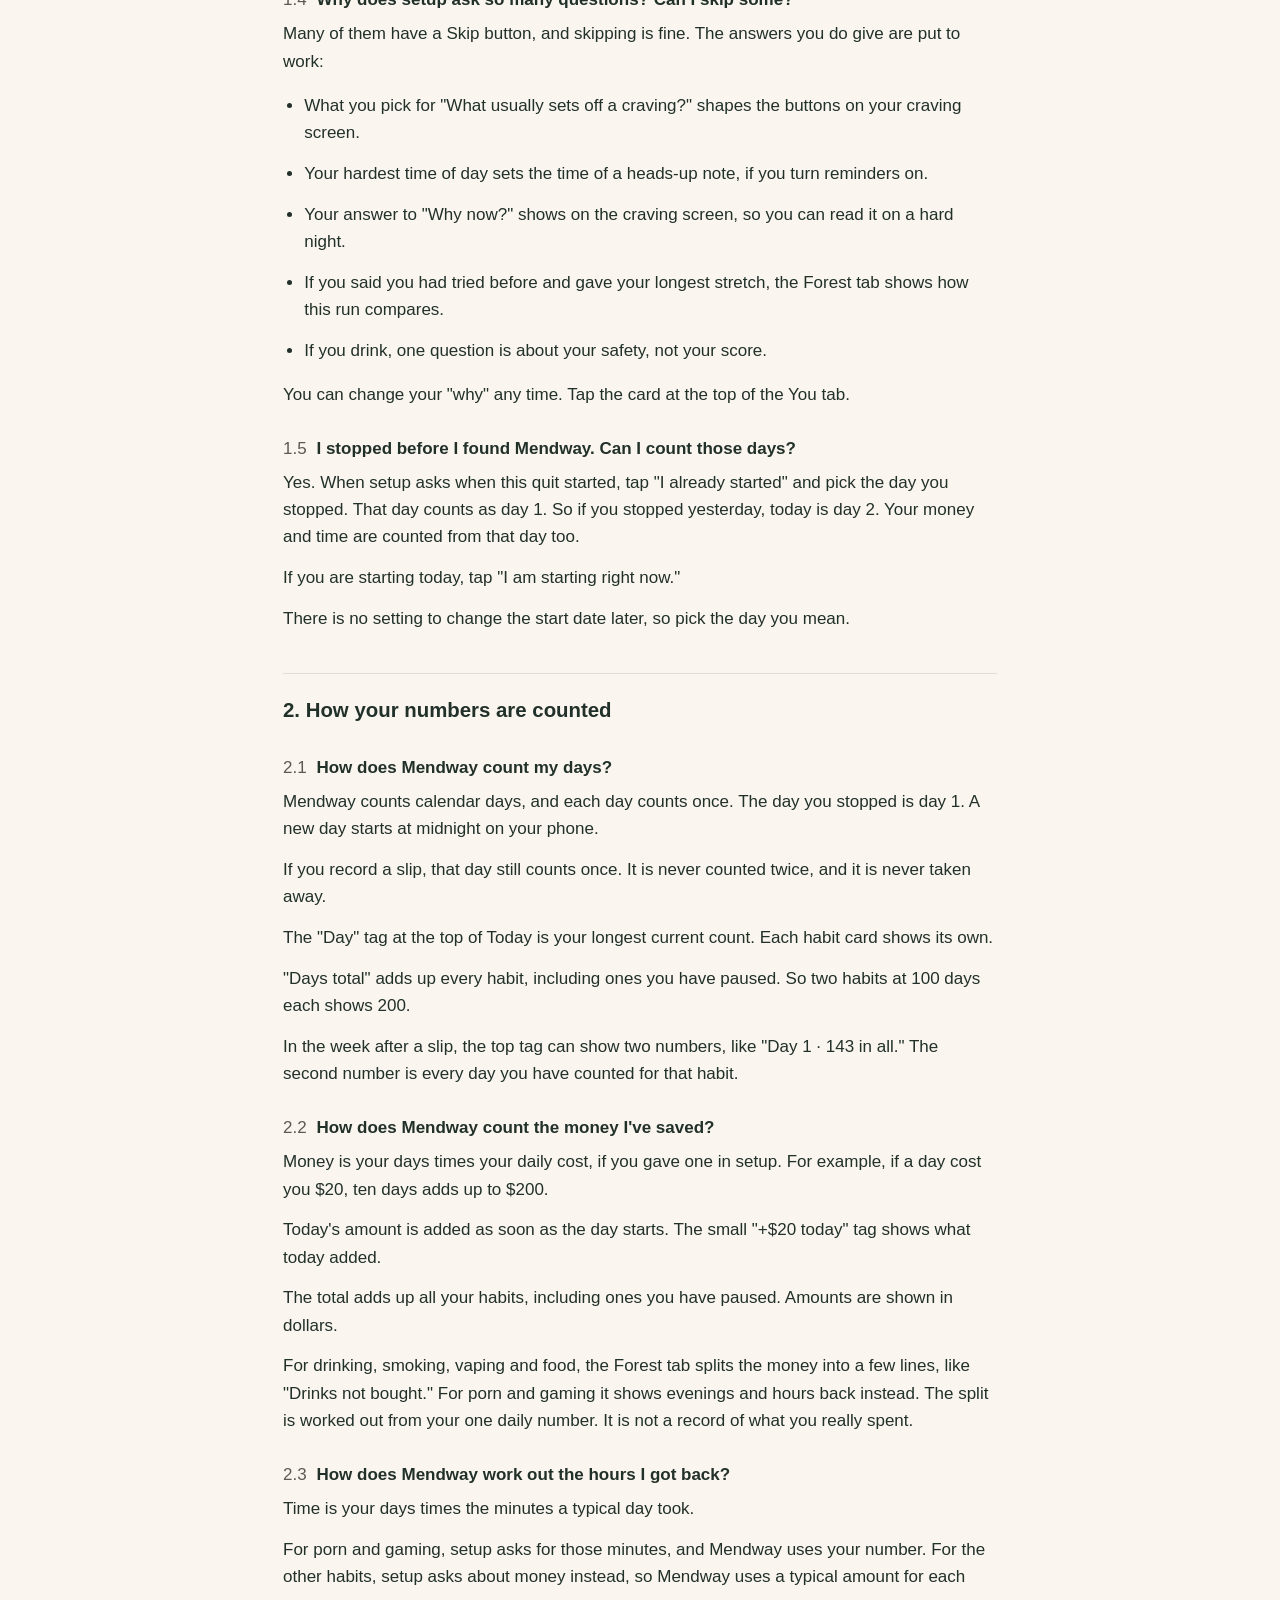
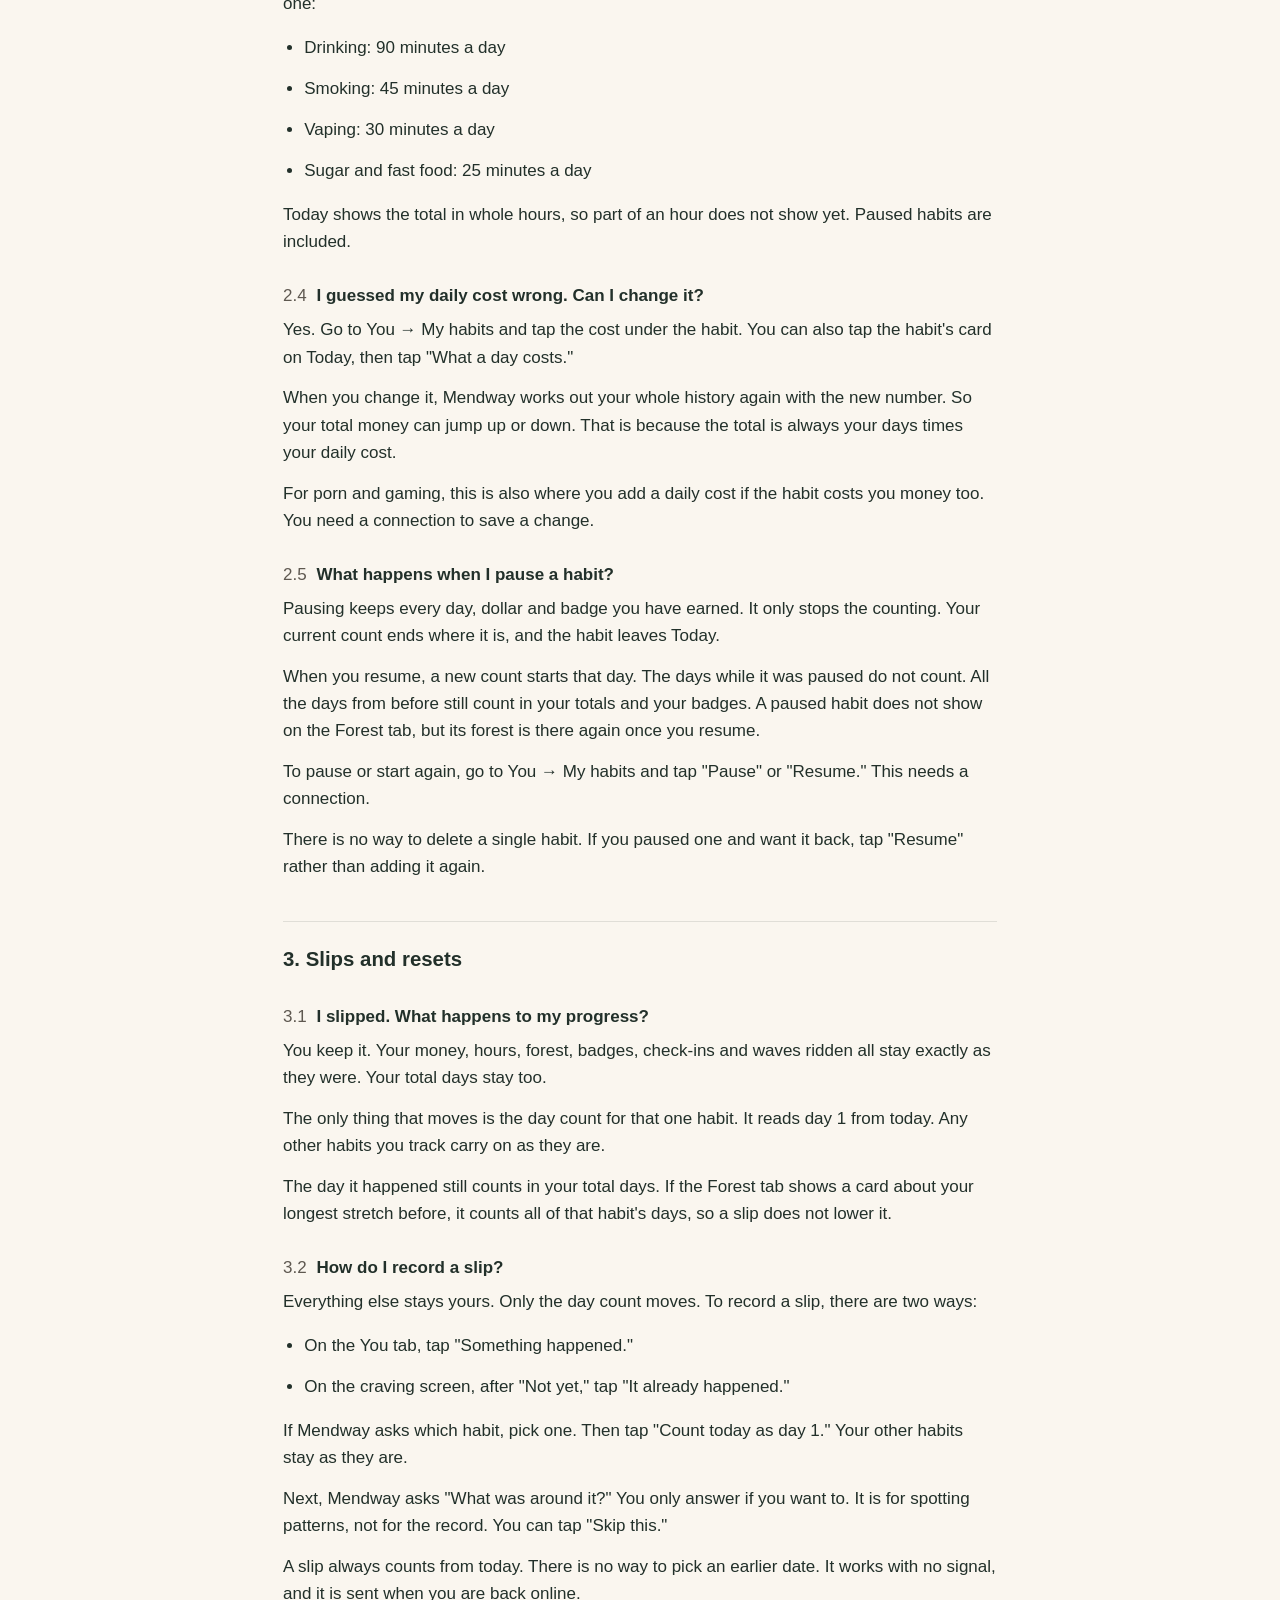
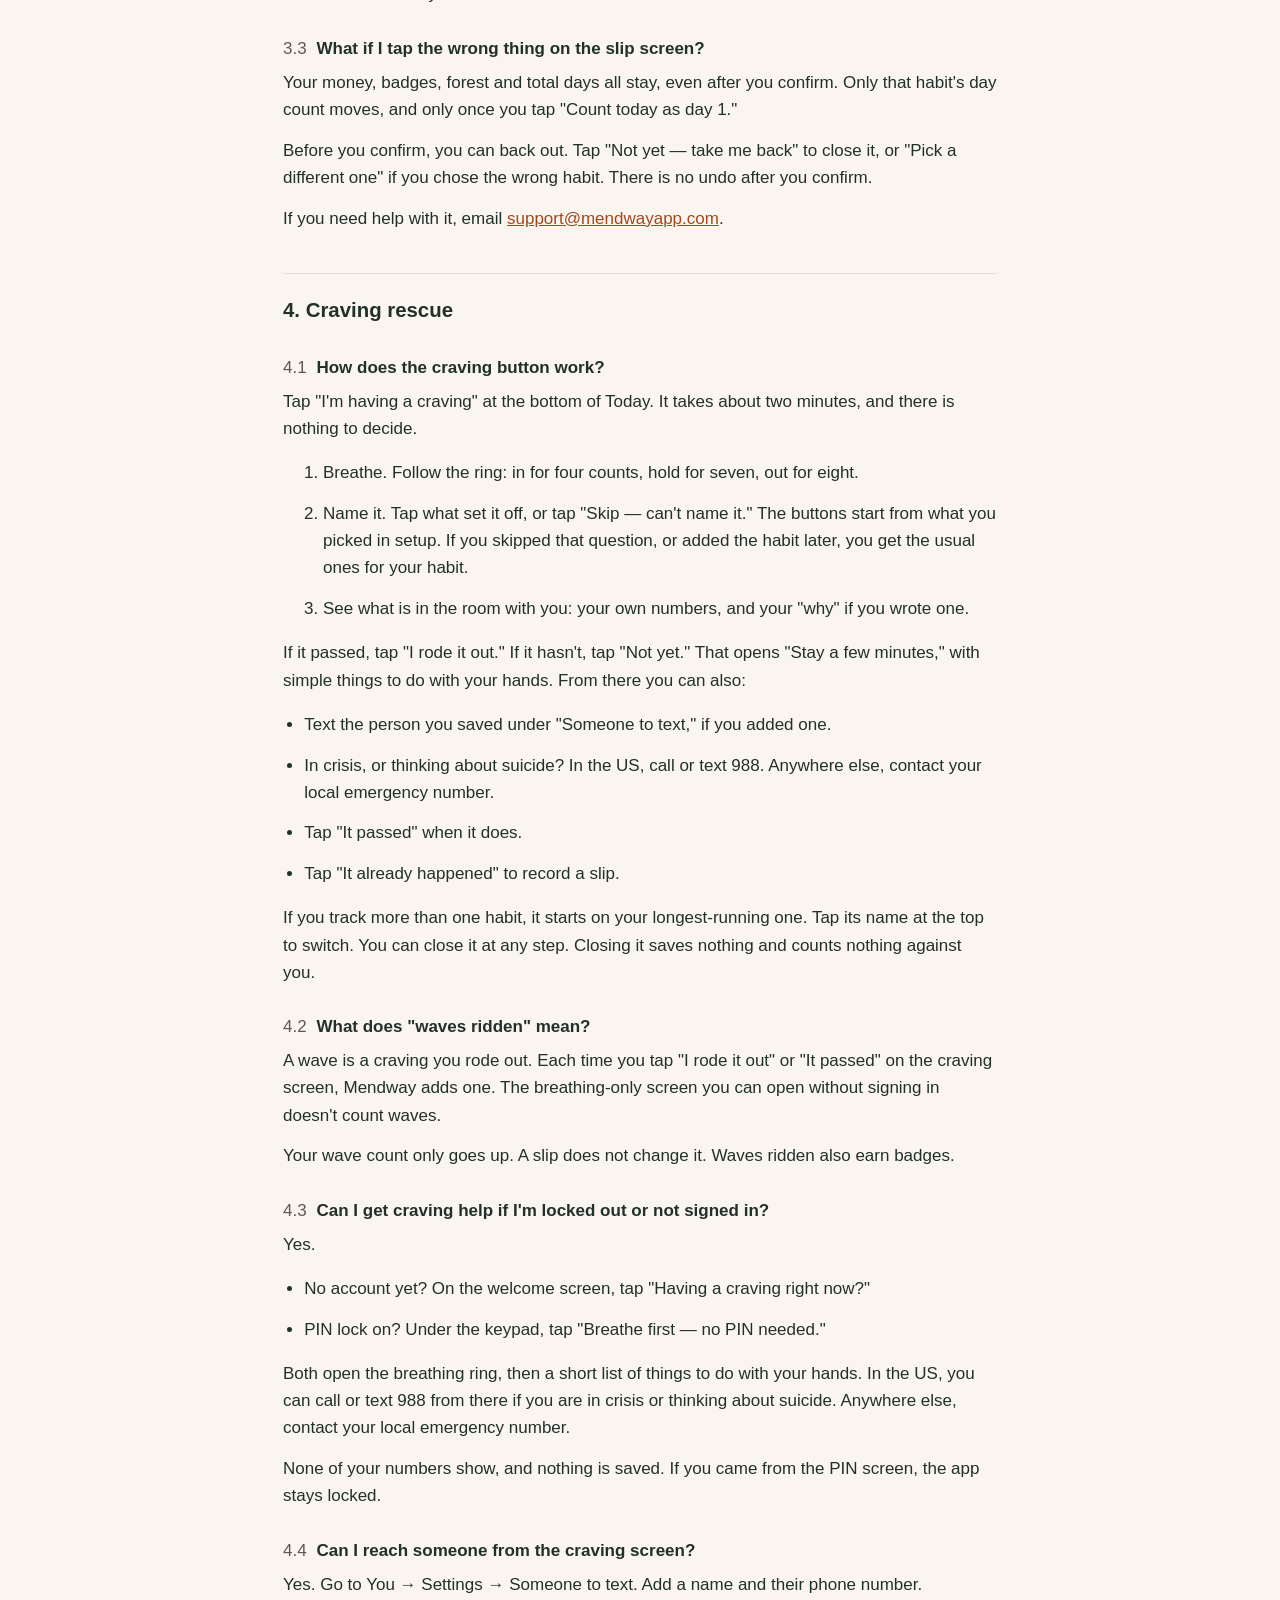
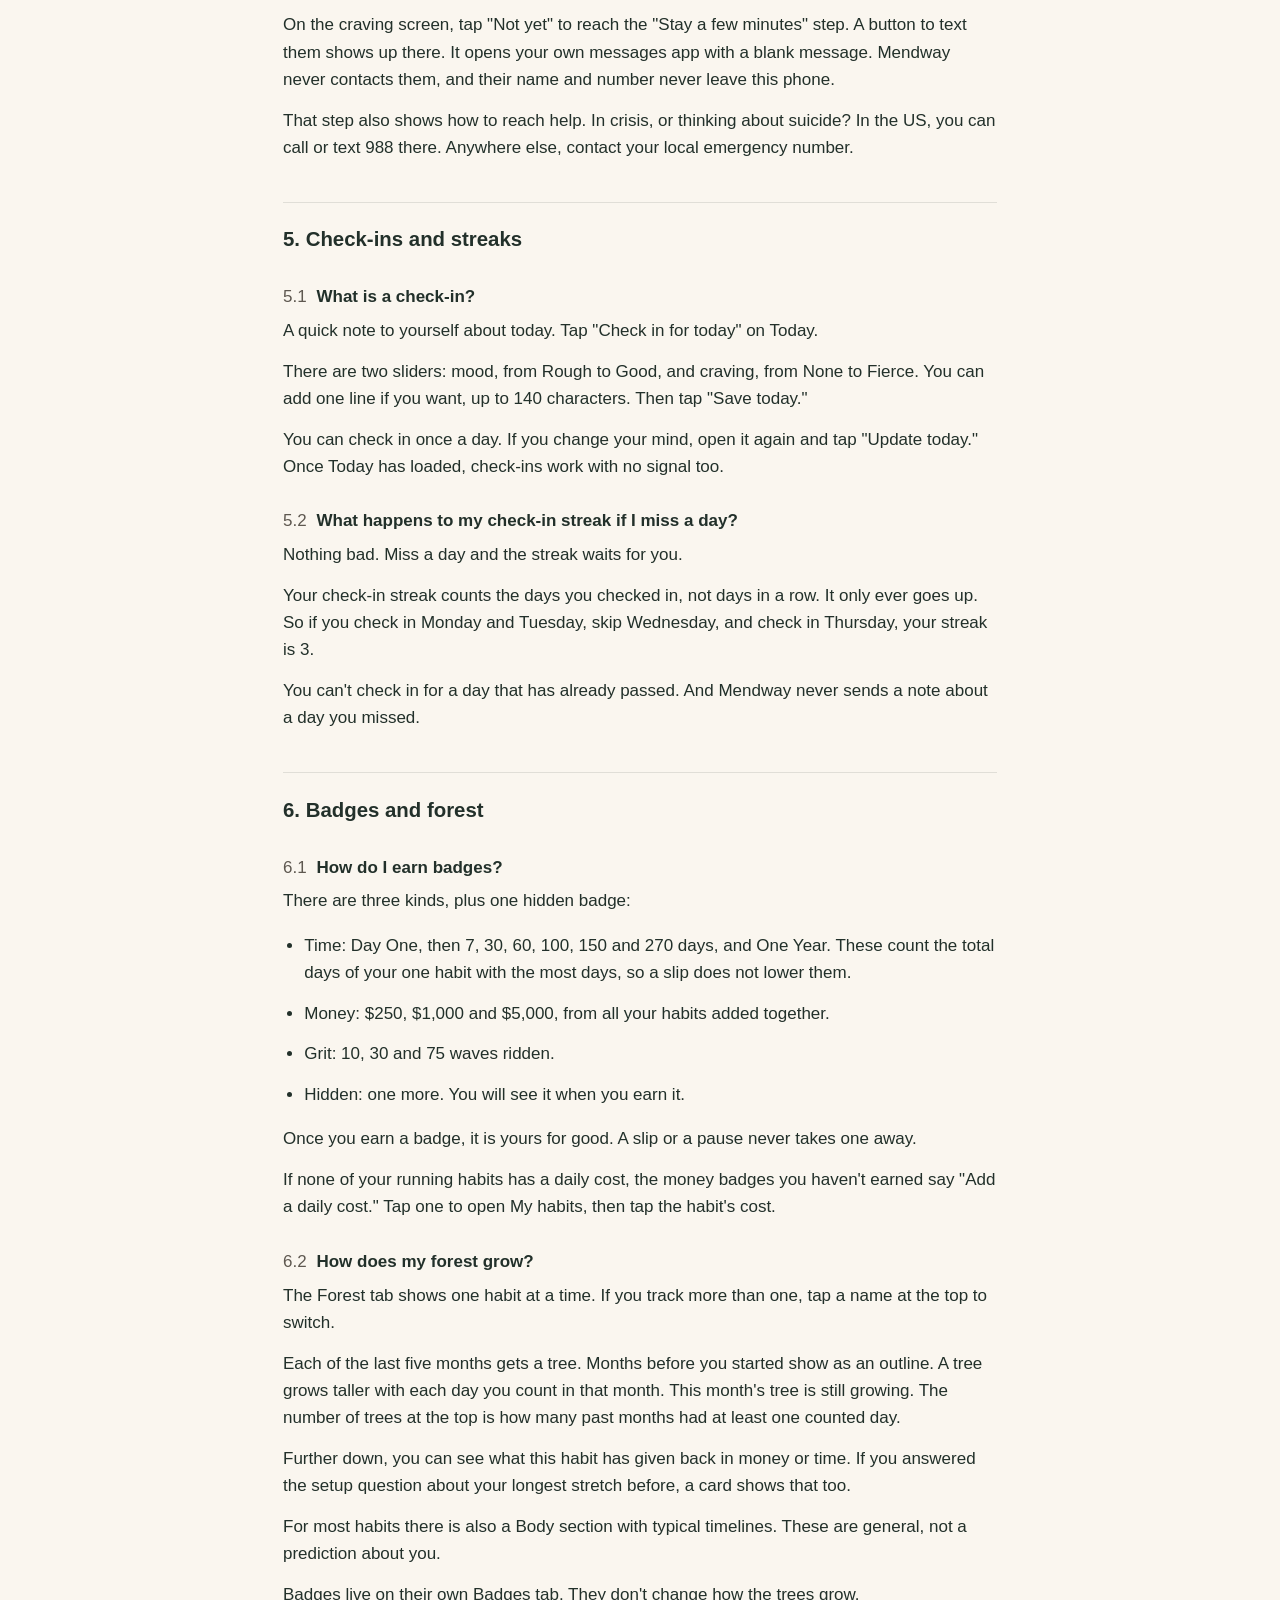
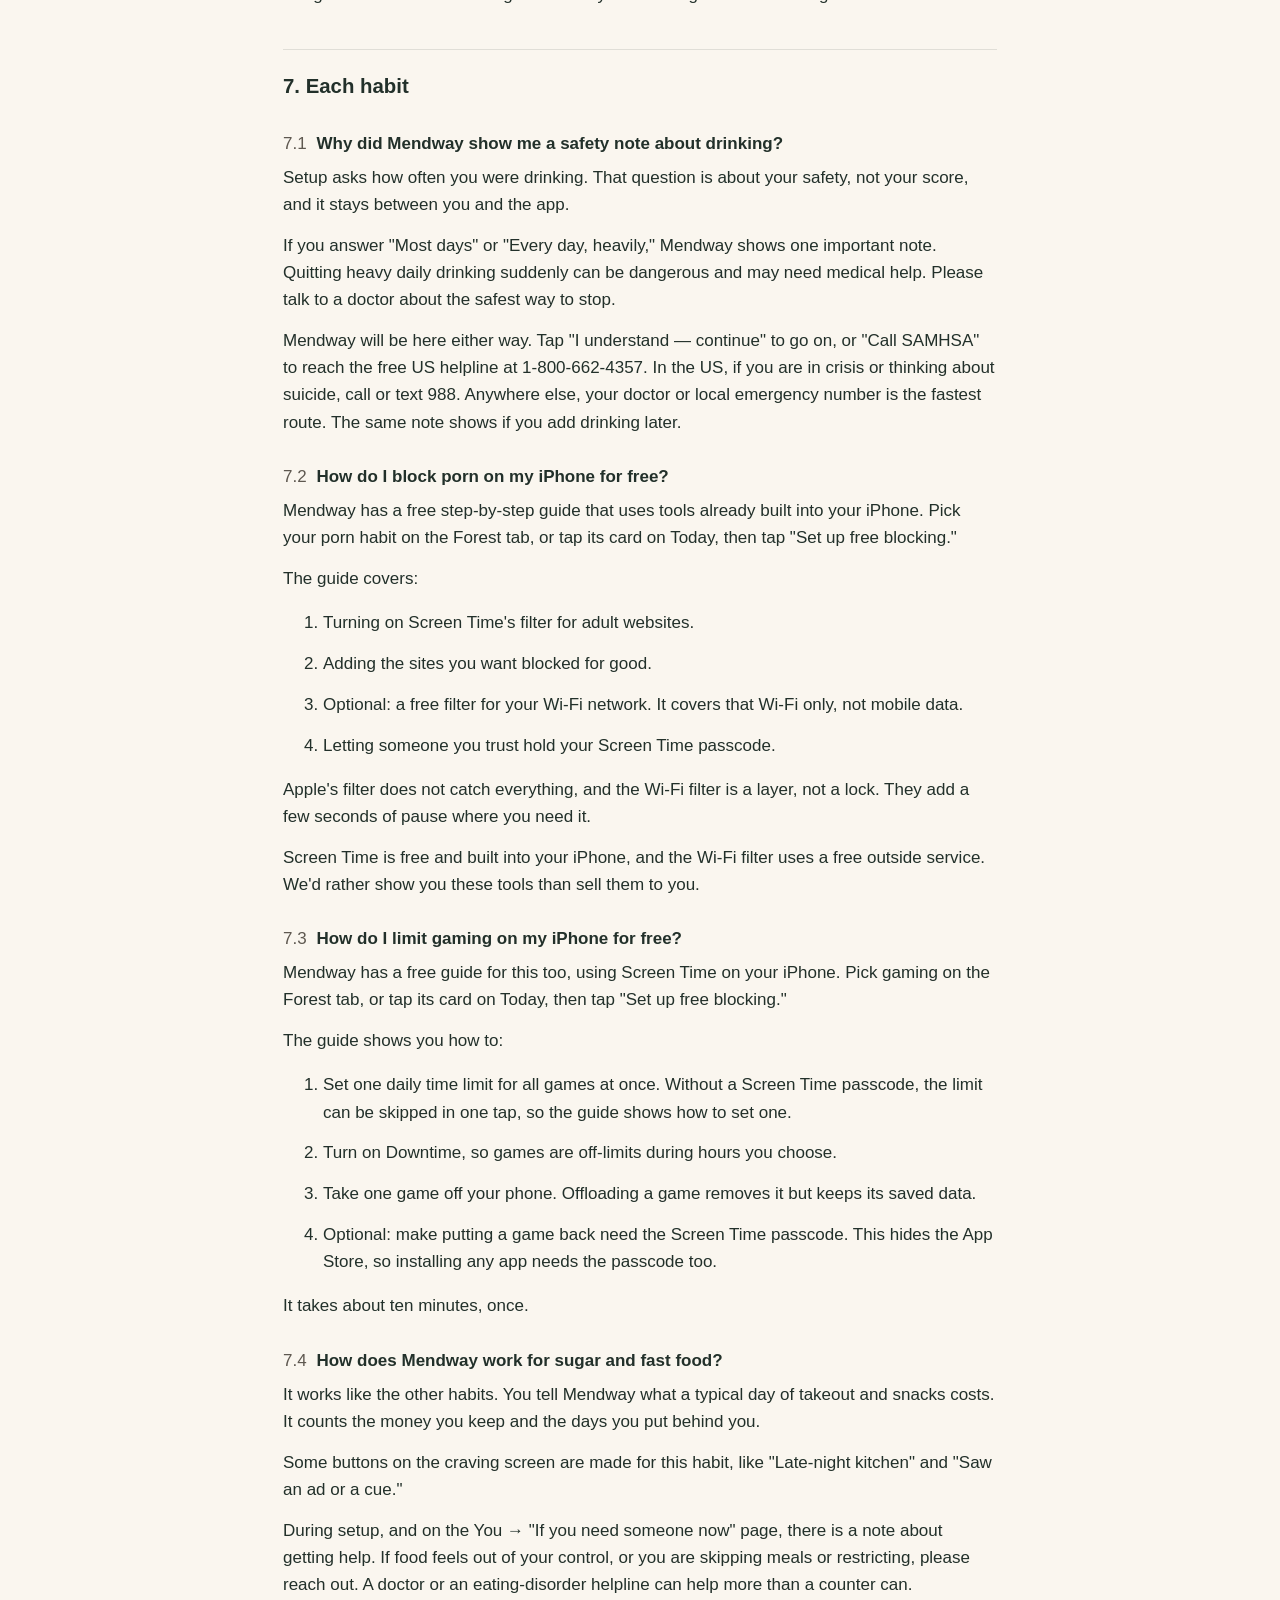
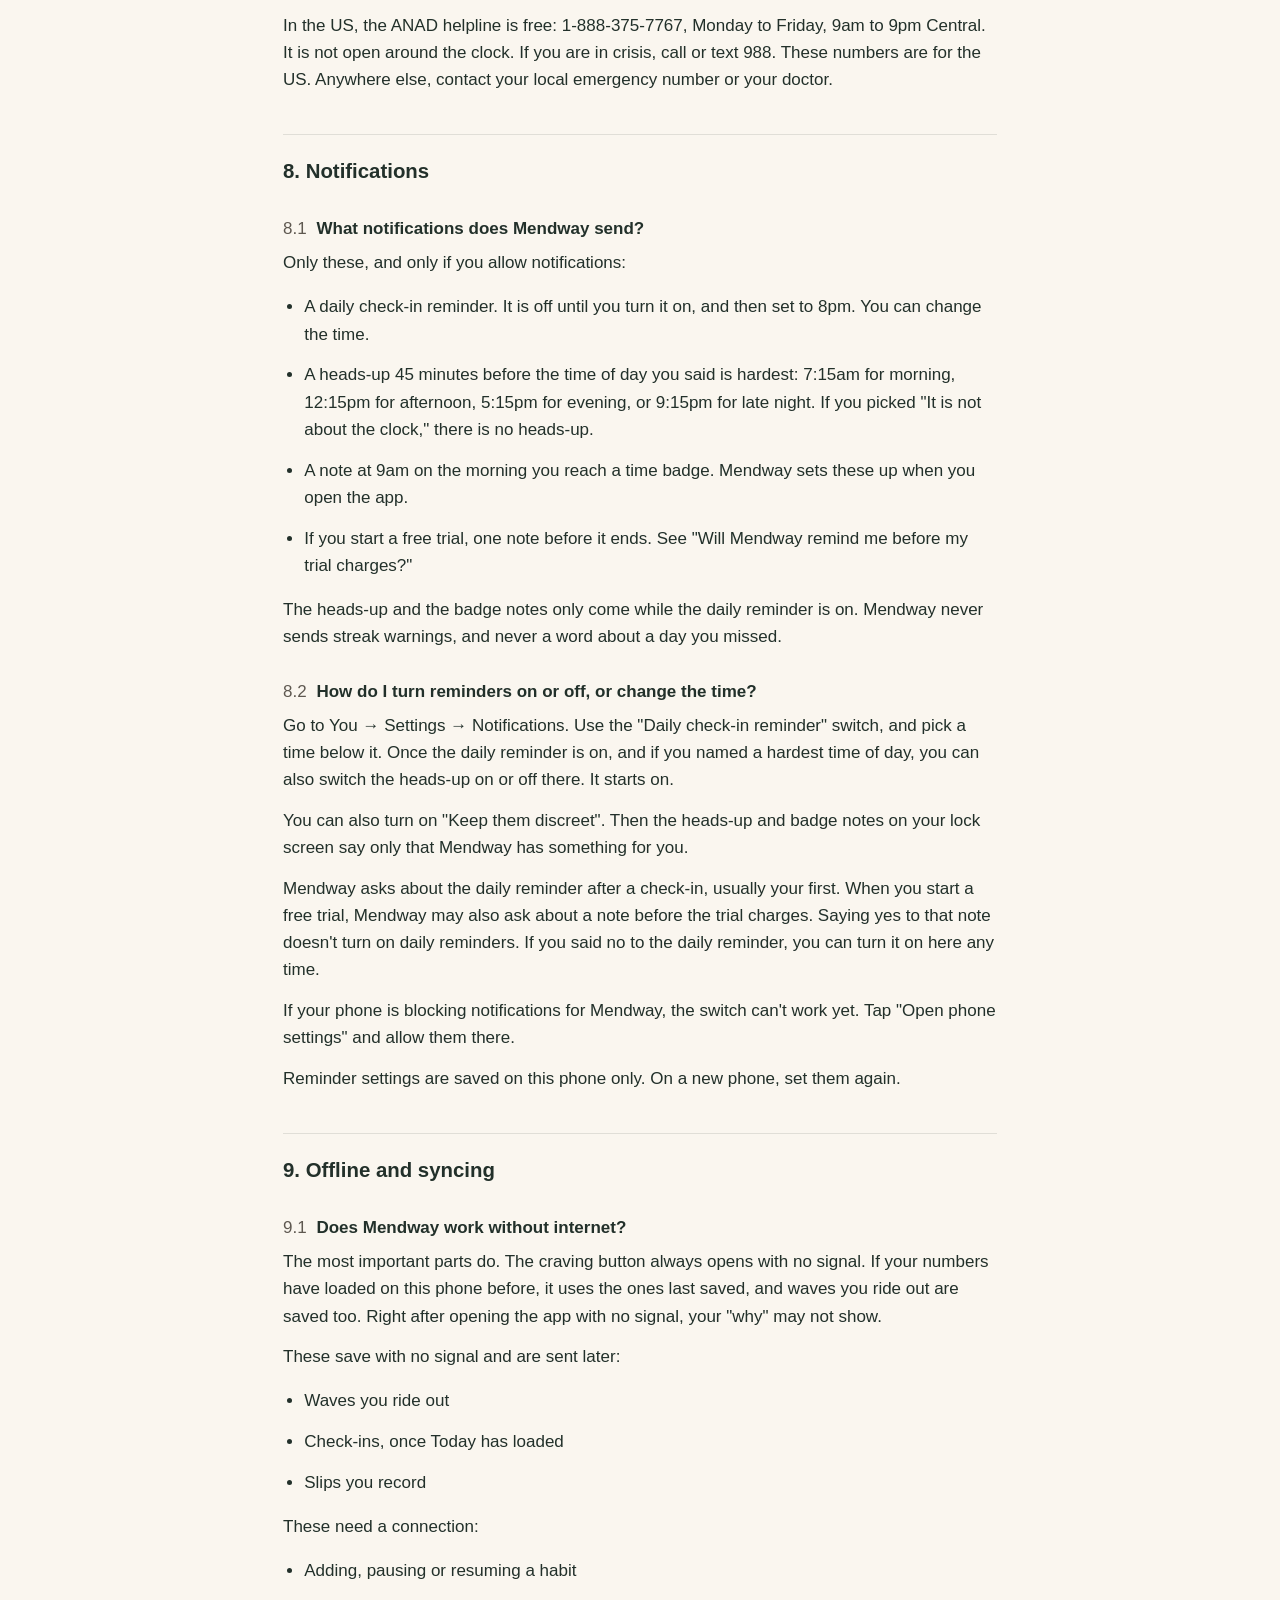
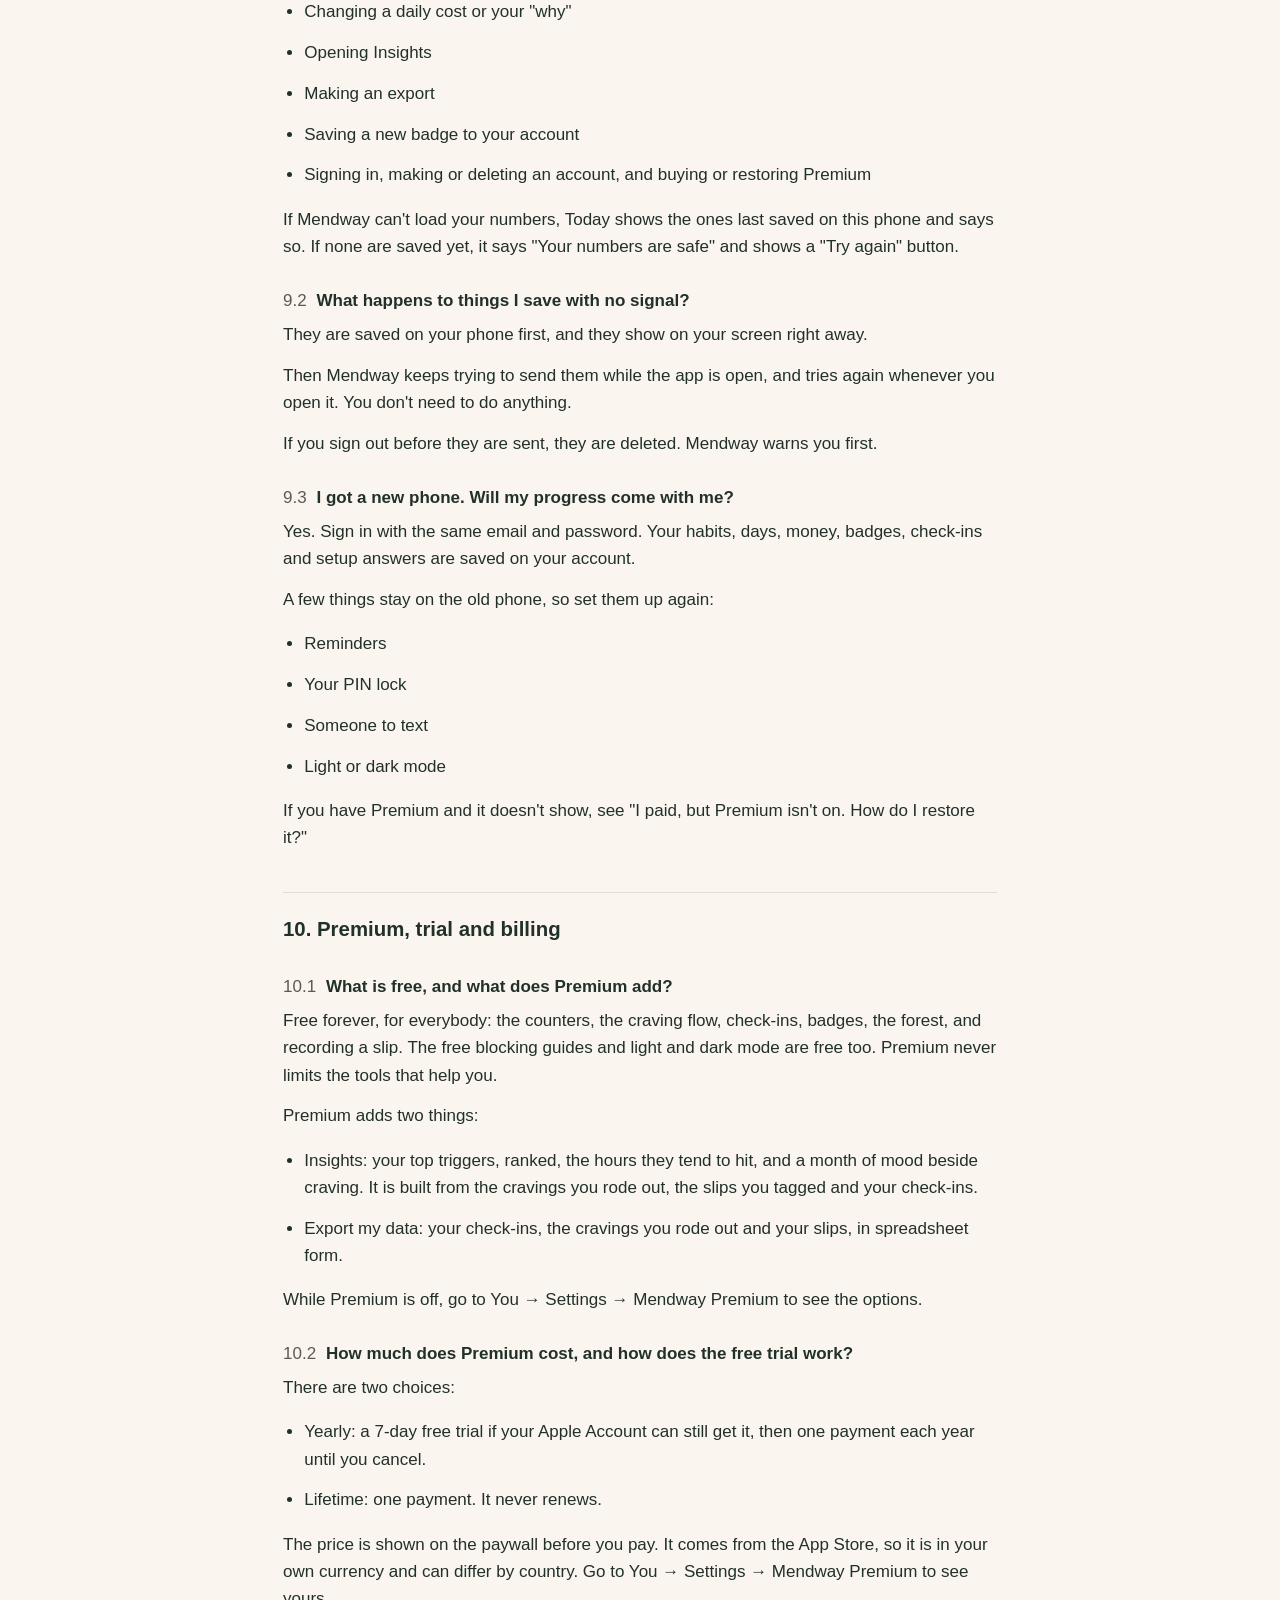
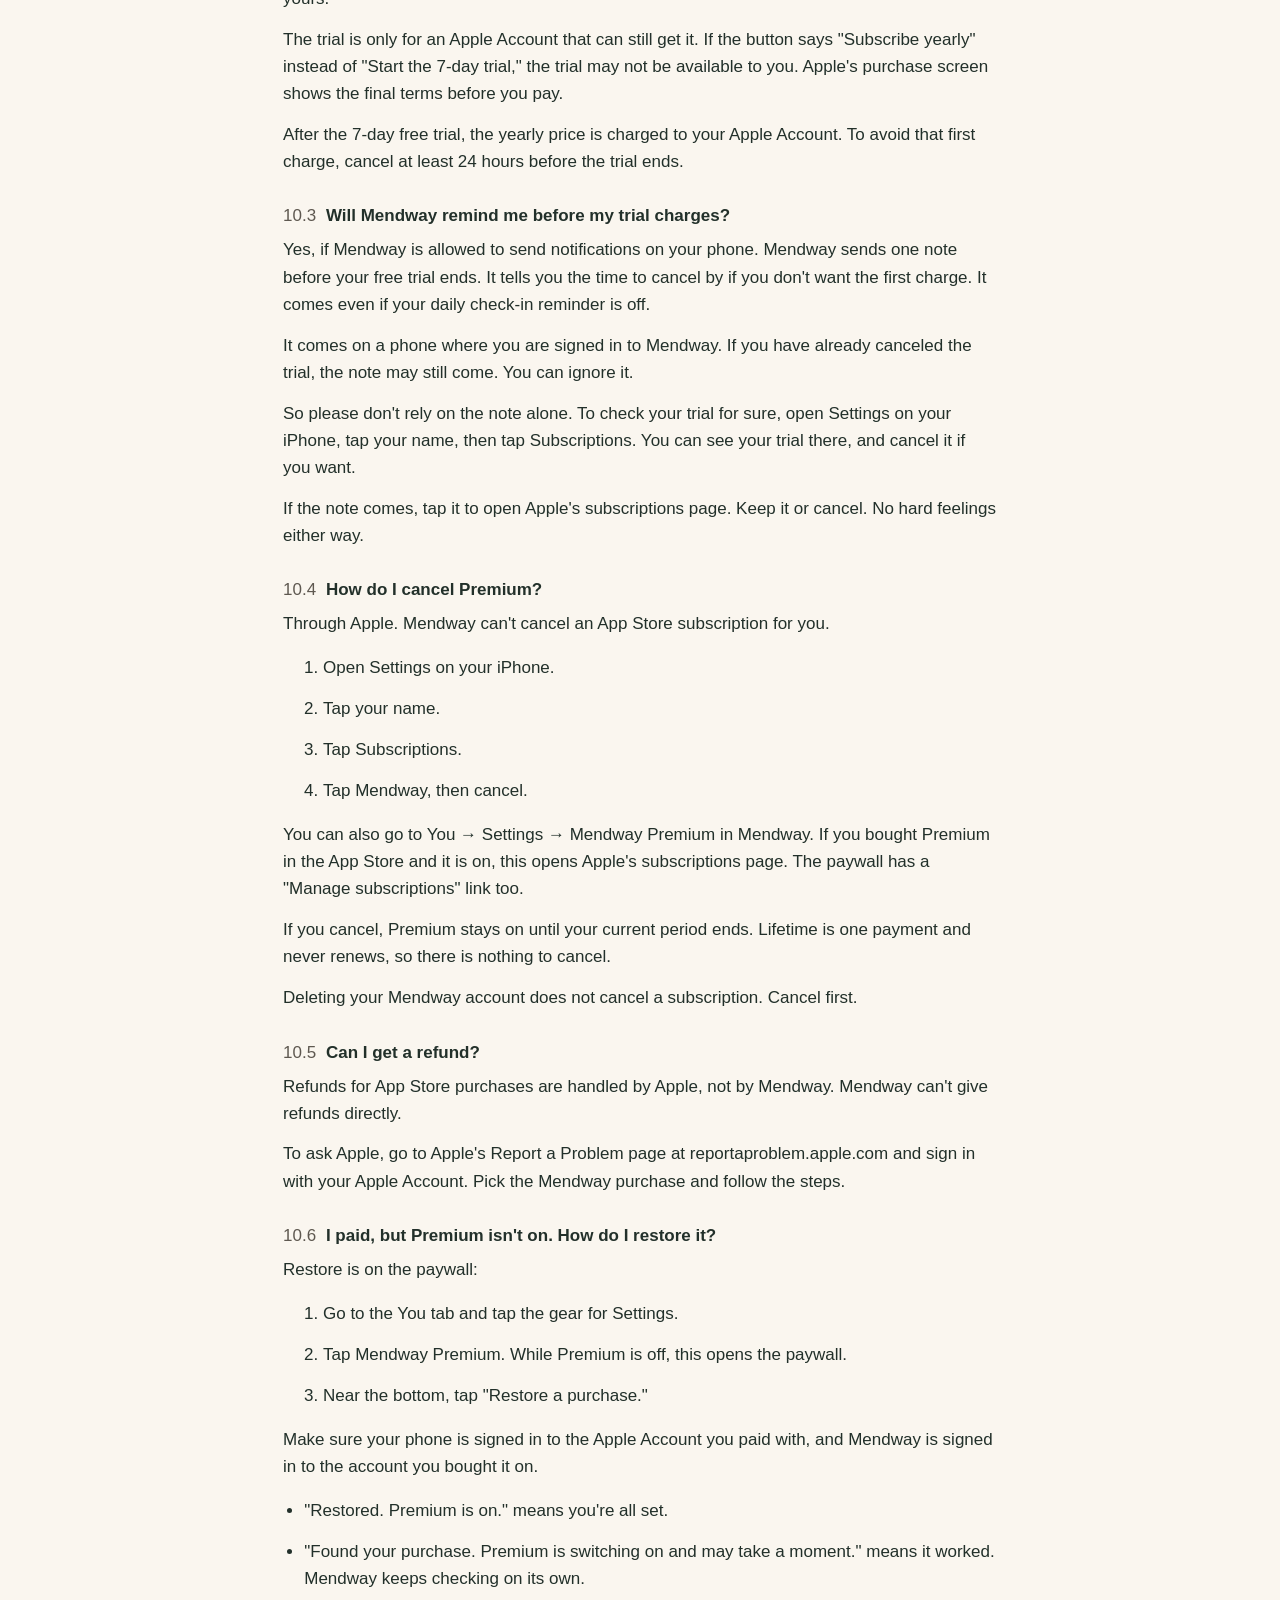
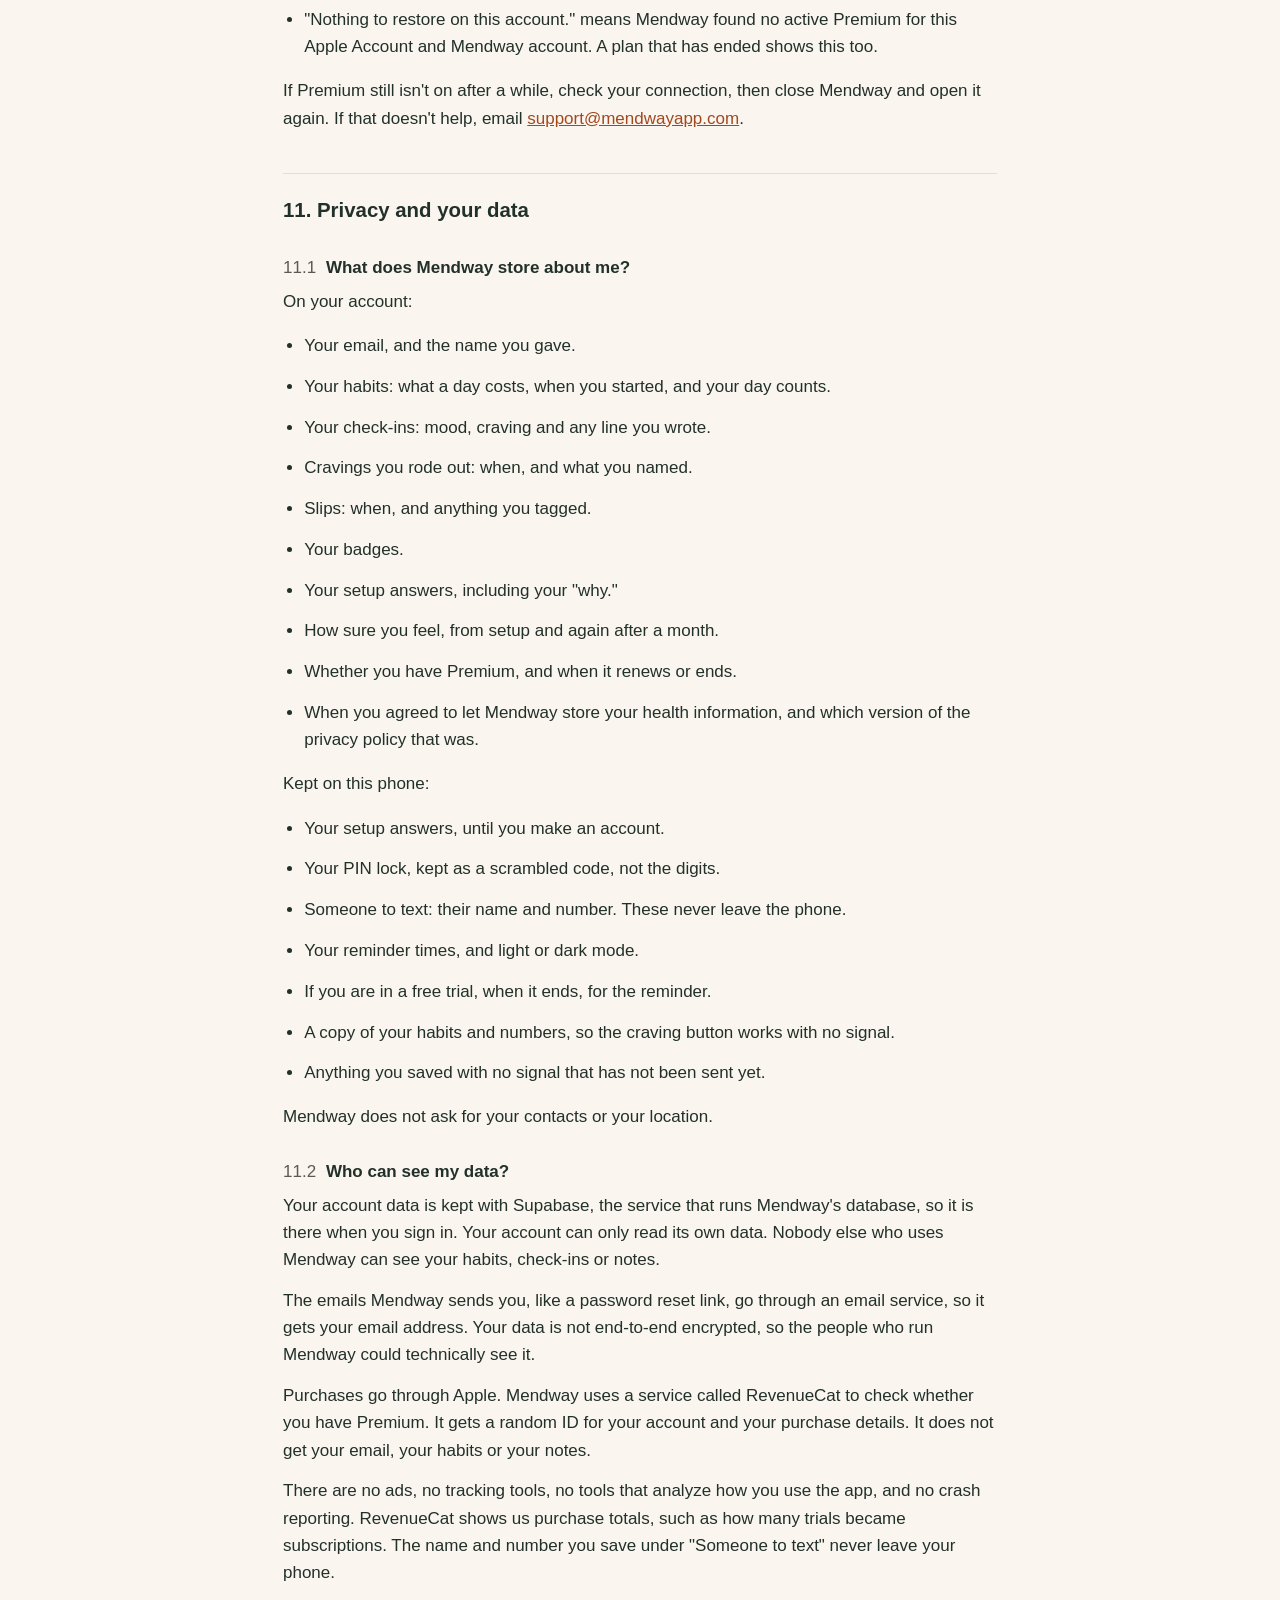
==== commit a2ef911f: "Step 8.1 — Publish the site from f309473 site/ as of: f309473 Step 8.1 — Merge the live FAQ numbers " ====
--- a/faq/index.html
+++ b/faq/index.html
@@ -38,7 +38,7 @@
       "name": "Which habits can Mendway help with?",
       "acceptedAnswer": {
         "@type": "Answer",
-        "text": "Six: drinking, smoking, vaping, porn, sugar and fast food, and gaming. You can track more than one at the same time. Each one keeps its own day count. The money, time and days from all of them are added together on Today. To add one later, go to You → Manage my habits → Add a habit. The list shows habits that are not running. If you paused one, tap \"Resume\" on it in Manage my habits instead of adding it again."
+        "text": "Six: drinking, smoking, vaping, porn, sugar and fast food, and gaming. You can track more than one at the same time. Each one keeps its own day count. The money, time and days from all of them are added together on Today. To add one later, go to You → My habits → Add a habit. The list shows habits that are not running. If you paused one, tap \"Resume\" on it in My habits instead of adding it again."
       }
     },
     {
@@ -94,7 +94,7 @@
       "name": "I guessed my daily cost wrong. Can I change it?",
       "acceptedAnswer": {
         "@type": "Answer",
-        "text": "Yes. Go to You → Manage my habits and tap the cost under the habit. You can also tap the habit's card on Today, then tap \"What a day costs.\" When you change it, Mendway works out your whole history again with the new number. So your total money can jump up or down. That is because the total is always your days times your daily cost. For porn and gaming, this is also where you add a daily cost if the habit costs you money too. You need a connection to save a change."
+        "text": "Yes. Go to You → My habits and tap the cost under the habit. You can also tap the habit's card on Today, then tap \"What a day costs.\" When you change it, Mendway works out your whole history again with the new number. So your total money can jump up or down. That is because the total is always your days times your daily cost. For porn and gaming, this is also where you add a daily cost if the habit costs you money too. You need a connection to save a change."
       }
     },
     {
@@ -102,7 +102,7 @@
       "name": "What happens when I pause a habit?",
       "acceptedAnswer": {
         "@type": "Answer",
-        "text": "Pausing keeps every day, dollar and badge you have earned. It only stops the counting. Your current count ends where it is, and the habit leaves Today. When you resume, a new count starts that day. The days while it was paused do not count. All the days from before still count in your totals and your badges. A paused habit does not show on the Forest tab, but its forest is there again once you resume. To pause or start again, go to You → Manage my habits and tap \"Pause\" or \"Resume.\" This needs a connection. There is no way to delete a single habit. If you paused one and want it back, tap \"Resume\" rather than adding it again."
+        "text": "Pausing keeps every day, dollar and badge you have earned. It only stops the counting. Your current count ends where it is, and the habit leaves Today. When you resume, a new count starts that day. The days while it was paused do not count. All the days from before still count in your totals and your badges. A paused habit does not show on the Forest tab, but its forest is there again once you resume. To pause or start again, go to You → My habits and tap \"Pause\" or \"Resume.\" This needs a connection. There is no way to delete a single habit. If you paused one and want it back, tap \"Resume\" rather than adding it again."
       }
     },
     {
@@ -158,7 +158,7 @@
       "name": "Can I reach someone from the craving screen?",
       "acceptedAnswer": {
         "@type": "Answer",
-        "text": "Yes. Go to You → Someone to text. Add a name and their phone number. On the craving screen, tap \"Not yet\" to reach the \"Stay a few minutes\" step. A button to text them shows up there. It opens your own messages app with a blank message. Mendway never contacts them, and their name and number never leave this phone. That step also shows how to reach help. In crisis, or thinking about suicide? In the US, you can call or text 988 there. Anywhere else, contact your local emergency number."
+        "text": "Yes. Go to You → Settings → Someone to text. Add a name and their phone number. On the craving screen, tap \"Not yet\" to reach the \"Stay a few minutes\" step. A button to text them shows up there. It opens your own messages app with a blank message. Mendway never contacts them, and their name and number never leave this phone. That step also shows how to reach help. In crisis, or thinking about suicide? In the US, you can call or text 988 there. Anywhere else, contact your local emergency number."
       }
     },
     {
@@ -182,7 +182,7 @@
       "name": "How do I earn badges?",
       "acceptedAnswer": {
         "@type": "Answer",
-        "text": "There are three kinds, plus one hidden badge: Time: Day One, then 7, 30, 60, 100, 150 and 270 days, and One Year. These count the total days of your one habit with the most days, so a slip does not lower them. Money: $250, $1,000 and $5,000, from all your habits added together. Grit: 10, 30 and 75 waves ridden. Hidden: one more. You will see it when you earn it. Once you earn a badge, it is yours for good. A slip or a pause never takes one away. If none of your running habits has a daily cost, the money badges you haven't earned say \"Add a daily cost.\" Tap one to open Manage my habits, then tap the habit's cost."
+        "text": "There are three kinds, plus one hidden badge: Time: Day One, then 7, 30, 60, 100, 150 and 270 days, and One Year. These count the total days of your one habit with the most days, so a slip does not lower them. Money: $250, $1,000 and $5,000, from all your habits added together. Grit: 10, 30 and 75 waves ridden. Hidden: one more. You will see it when you earn it. Once you earn a badge, it is yours for good. A slip or a pause never takes one away. If none of your running habits has a daily cost, the money badges you haven't earned say \"Add a daily cost.\" Tap one to open My habits, then tap the habit's cost."
       }
     },
     {
@@ -238,7 +238,7 @@
       "name": "How do I turn reminders on or off, or change the time?",
       "acceptedAnswer": {
         "@type": "Answer",
-        "text": "Go to You → Notifications. Use the \"Daily check-in reminder\" switch, and pick a time below it. Once the daily reminder is on, and if you named a hardest time of day, you can also switch the heads-up on or off there. It starts on. You can also turn on \"Keep them discreet\". Then the heads-up and badge notes on your lock screen say only that Mendway has something for you. Mendway asks about the daily reminder after a check-in, usually your first. When you start a free trial, Mendway may also ask about a note before the trial charges. Saying yes to that note doesn't turn on daily reminders. If you said no to the daily reminder, you can turn it on here any time. If your phone is blocking notifications for Mendway, the switch can't work yet. Tap \"Open phone settings\" and allow them there. Reminder settings are saved on this phone only. On a new phone, set them again."
+        "text": "Go to You → Settings → Notifications. Use the \"Daily check-in reminder\" switch, and pick a time below it. Once the daily reminder is on, and if you named a hardest time of day, you can also switch the heads-up on or off there. It starts on. You can also turn on \"Keep them discreet\". Then the heads-up and badge notes on your lock screen say only that Mendway has something for you. Mendway asks about the daily reminder after a check-in, usually your first. When you start a free trial, Mendway may also ask about a note before the trial charges. Saying yes to that note doesn't turn on daily reminders. If you said no to the daily reminder, you can turn it on here any time. If your phone is blocking notifications for Mendway, the switch can't work yet. Tap \"Open phone settings\" and allow them there. Reminder settings are saved on this phone only. On a new phone, set them again."
       }
     },
     {
@@ -270,7 +270,7 @@
       "name": "What is free, and what does Premium add?",
       "acceptedAnswer": {
         "@type": "Answer",
-        "text": "Free forever, for everybody: the counters, the craving flow, check-ins, badges, the forest, and recording a slip. The free blocking guides and light and dark mode are free too. Premium never limits the tools that help you. Premium adds two things: Insights: your top triggers, ranked, the hours they tend to hit, and a month of mood beside craving. It is built from the cravings you rode out, the slips you tagged and your check-ins. Export my data: your check-ins, the cravings you rode out and your slips, in spreadsheet form. While Premium is off, go to You → Premium to see the options."
+        "text": "Free forever, for everybody: the counters, the craving flow, check-ins, badges, the forest, and recording a slip. The free blocking guides and light and dark mode are free too. Premium never limits the tools that help you. Premium adds two things: Insights: your top triggers, ranked, the hours they tend to hit, and a month of mood beside craving. It is built from the cravings you rode out, the slips you tagged and your check-ins. Export my data: your check-ins, the cravings you rode out and your slips, in spreadsheet form. While Premium is off, go to You → Settings → Mendway Premium to see the options."
       }
     },
     {
@@ -278,7 +278,7 @@
       "name": "How much does Premium cost, and how does the free trial work?",
       "acceptedAnswer": {
         "@type": "Answer",
-        "text": "There are two choices: Yearly: a 7-day free trial if your Apple Account can still get it, then one payment each year until you cancel. Lifetime: one payment. It never renews. The price is shown on the paywall before you pay. It comes from the App Store, so it is in your own currency and can differ by country. Go to You → Premium to see yours. The trial is only for an Apple Account that can still get it. If the button says \"Subscribe yearly\" instead of \"Start the 7-day trial,\" the trial may not be available to you. Apple's purchase screen shows the final terms before you pay. After the 7-day free trial, the yearly price is charged to your Apple Account. To avoid that first charge, cancel at least 24 hours before the trial ends."
+        "text": "There are two choices: Yearly: a 7-day free trial if your Apple Account can still get it, then one payment each year until you cancel. Lifetime: one payment. It never renews. The price is shown on the paywall before you pay. It comes from the App Store, so it is in your own currency and can differ by country. Go to You → Settings → Mendway Premium to see yours. The trial is only for an Apple Account that can still get it. If the button says \"Subscribe yearly\" instead of \"Start the 7-day trial,\" the trial may not be available to you. Apple's purchase screen shows the final terms before you pay. After the 7-day free trial, the yearly price is charged to your Apple Account. To avoid that first charge, cancel at least 24 hours before the trial ends."
       }
     },
     {
@@ -294,7 +294,7 @@
       "name": "How do I cancel Premium?",
       "acceptedAnswer": {
         "@type": "Answer",
-        "text": "Through Apple. Mendway can't cancel an App Store subscription for you. 1. Open Settings on your iPhone. 2. Tap your name. 3. Tap Subscriptions. 4. Tap Mendway, then cancel. You can also go to You → Premium in Mendway. If you bought Premium in the App Store and it is on, this opens Apple's subscriptions page. The paywall has a \"Manage subscriptions\" link too. If you cancel, Premium stays on until your current period ends. Lifetime is one payment and never renews, so there is nothing to cancel. Deleting your Mendway account does not cancel a subscription. Cancel first."
+        "text": "Through Apple. Mendway can't cancel an App Store subscription for you. 1. Open Settings on your iPhone. 2. Tap your name. 3. Tap Subscriptions. 4. Tap Mendway, then cancel. You can also go to You → Settings → Mendway Premium in Mendway. If you bought Premium in the App Store and it is on, this opens Apple's subscriptions page. The paywall has a \"Manage subscriptions\" link too. If you cancel, Premium stays on until your current period ends. Lifetime is one payment and never renews, so there is nothing to cancel. Deleting your Mendway account does not cancel a subscription. Cancel first."
       }
     },
     {
@@ -310,7 +310,7 @@
       "name": "I paid, but Premium isn't on. How do I restore it?",
       "acceptedAnswer": {
         "@type": "Answer",
-        "text": "Restore is on the paywall: 1. Go to the You tab. 2. Tap Premium. While Premium is off, this opens the paywall. 3. Near the bottom, tap \"Restore a purchase.\" Make sure your phone is signed in to the Apple Account you paid with, and Mendway is signed in to the account you bought it on. \"Restored. Premium is on.\" means you're all set. \"Found your purchase. Premium is switching on and may take a moment.\" means it worked. Mendway keeps checking on its own. \"Nothing to restore on this account.\" means Mendway found no active Premium for this Apple Account and Mendway account. A plan that has ended shows this too. If Premium still isn't on after a while, check your connection, then close Mendway and open it again. If that doesn't help, email support@mendwayapp.com."
+        "text": "Restore is on the paywall: 1. Go to the You tab and tap the gear for Settings. 2. Tap Mendway Premium. While Premium is off, this opens the paywall. 3. Near the bottom, tap \"Restore a purchase.\" Make sure your phone is signed in to the Apple Account you paid with, and Mendway is signed in to the account you bought it on. \"Restored. Premium is on.\" means you're all set. \"Found your purchase. Premium is switching on and may take a moment.\" means it worked. Mendway keeps checking on its own. \"Nothing to restore on this account.\" means Mendway found no active Premium for this Apple Account and Mendway account. A plan that has ended shows this too. If Premium still isn't on after a while, check your connection, then close Mendway and open it again. If that doesn't help, email support@mendwayapp.com."
       }
     },
     {
@@ -326,7 +326,7 @@
       "name": "Who can see my data?",
       "acceptedAnswer": {
         "@type": "Answer",
-        "text": "Your account data is kept with Supabase, the service that runs Mendway's database, so it is there when you sign in. Your account can only read its own data. Nobody else who uses Mendway can see your habits, check-ins or notes. The emails Mendway sends you, like a password reset link, go through an email service, so it gets your email address. Your data is not end-to-end encrypted, so the people who run Mendway could technically see it. Purchases go through Apple. Mendway uses a service called RevenueCat to check whether you have Premium. It gets a random ID for your account and your purchase details. It does not get your email, your habits or your notes. There are no ads, no tracking tools, no tools that analyze how you use the app, and no crash reporting. RevenueCat shows us purchase totals, such as how many trials became subscriptions. The name and number you save under \"Someone to text\" never leave your phone. For all the details, tap \"Privacy policy\" near the bottom of the You tab."
+        "text": "Your account data is kept with Supabase, the service that runs Mendway's database, so it is there when you sign in. Your account can only read its own data. Nobody else who uses Mendway can see your habits, check-ins or notes. The emails Mendway sends you, like a password reset link, go through an email service, so it gets your email address. Your data is not end-to-end encrypted, so the people who run Mendway could technically see it. Purchases go through Apple. Mendway uses a service called RevenueCat to check whether you have Premium. It gets a random ID for your account and your purchase details. It does not get your email, your habits or your notes. There are no ads, no tracking tools, no tools that analyze how you use the app, and no crash reporting. RevenueCat shows us purchase totals, such as how many trials became subscriptions. The name and number you save under \"Someone to text\" never leave your phone. For all the details, tap \"Privacy policy\" at the bottom of Settings, the gear on the You tab."
       }
     },
     {
@@ -334,7 +334,7 @@
       "name": "Can I lock Mendway with a PIN?",
       "acceptedAnswer": {
         "@type": "Answer",
-        "text": "Yes. Go to You → PIN lock and tap \"Set a PIN.\" Pick four digits, then enter them once more. Mendway asks for it when you open the app, and again if you have been away for a minute or more. After five wrong tries, you wait 30 seconds before you try again. The PIN is on this phone only and is never sent anywhere. It stops people from seeing Mendway if they glance at your phone. It does not lock your phone. Forgot it? Tap \"Forgot it?\" and confirm \"Sign out.\" Signing out from that screen also clears the PIN. A normal sign-out from the You tab keeps it. Your data stays in your account. Sign back in and your forest, your numbers, your badges and every day behind you are where you left them."
+        "text": "Yes. Go to You → Settings → PIN lock and tap \"Set a PIN.\" Pick four digits, then enter them once more. Mendway asks for it when you open the app, and again if you have been away for a minute or more. After five wrong tries, you wait 30 seconds before you try again. The PIN is on this phone only and is never sent anywhere. It stops people from seeing Mendway if they glance at your phone. It does not lock your phone. Forgot it? Tap \"Forgot it?\" and confirm \"Sign out.\" Signing out from that screen also clears the PIN. A normal sign-out from Settings keeps it. Your data stays in your account. Sign back in and your forest, your numbers, your badges and every day behind you are where you left them."
       }
     },
     {
@@ -342,7 +342,7 @@
       "name": "Can I get a copy of my data?",
       "acceptedAnswer": {
         "@type": "Answer",
-        "text": "With Premium, you can get your check-ins, the cravings you rode out and your slips. Go to You → Export my data and tap \"Make the file.\" Your record comes in CSV, a plain spreadsheet format. It has a row for every check-in, every craving you rode out and every slip you noted, in the order they happened. It does not include your habit settings, badges or setup answers. Mendway builds it on your phone. Then the iPhone Share menu opens with your record as text, not as a file. If you pick Mail, the text goes in the email itself. You can paste it into a spreadsheet app or a note. Nothing passes through us."
+        "text": "With Premium, you can get your check-ins, the cravings you rode out and your slips. Go to You → Settings → Export my data and tap \"Make the file.\" Your record comes in CSV, a plain spreadsheet format. It has a row for every check-in, every craving you rode out and every slip you noted, in the order they happened. It does not include your habit settings, badges or setup answers. Mendway builds it on your phone. Then the iPhone Share menu opens with your record as text, not as a file. If you pick Mail, the text goes in the email itself. You can paste it into a spreadsheet app or a note. Nothing passes through us."
       }
     },
     {
@@ -350,7 +350,7 @@
       "name": "How do I delete my account?",
       "acceptedAnswer": {
         "@type": "Answer",
-        "text": "Go to You → Delete my account, then tap \"Delete everything.\" This erases your Mendway account and everything Mendway keeps in it, permanently, on every device: Your habits and day counts Your check-ins The cravings you rode out Your slips Your badges On this phone, it also cancels your scheduled reminders, clears anything waiting to be sent, and forgets the person you saved to text. Your PIN and reminder times stay on the phone until you change them. It cannot be undone, and we cannot get it back for you. Our backup copies are erased within 30 days. Deleting does not delete emails you sent us; ask us and we will delete those too. Mendway also asks RevenueCat, the service that checks Premium, to delete what it holds about your account. Apple keeps its own record of any purchase, and deleting does not cancel a subscription. If you subscribed, cancel it first in Settings → your name → Subscriptions, or you will keep being billed. The delete message has a \"Manage subscription\" button for this."
+        "text": "Go to You → Settings → Delete my account, then tap \"Delete everything.\" This erases your Mendway account and everything Mendway keeps in it, permanently, on every device: Your habits and day counts Your check-ins The cravings you rode out Your slips Your badges On this phone, it also cancels your scheduled reminders, clears anything waiting to be sent, and forgets the person you saved to text. Your PIN and reminder times stay on the phone until you change them. It cannot be undone, and we cannot get it back for you. Our backup copies are erased within 30 days. Deleting does not delete emails you sent us; ask us and we will delete those too. Mendway also asks RevenueCat, the service that checks Premium, to delete what it holds about your account. Apple keeps its own record of any purchase, and deleting does not cancel a subscription. If you subscribed, cancel it first in Settings → your name → Subscriptions, or you will keep being billed. The delete message has a \"Manage subscription\" button for this."
       }
     },
     {
@@ -374,7 +374,7 @@
       "name": "Can I change my email, my name or my start date?",
       "acceptedAnswer": {
         "@type": "Answer",
-        "text": "Not in the app. There is no setting for your email, the name you gave, or a habit's start date. If you need your email changed, write to support@mendwayapp.com. Here is what you can change: Your \"why\": tap the card at the top of the You tab. What a day costs: You → Manage my habits. Reminders, PIN lock, someone to text, and light or dark mode: on the You tab."
+        "text": "Not in the app. There is no setting for your email, the name you gave, or a habit's start date. If you need your email changed, write to support@mendwayapp.com. Here is what you can change: Your \"why\": tap the card at the top of the You tab. What a day costs: You → My habits. Reminders, PIN lock, someone to text, and light or dark mode: in Settings, the gear on the You tab."
       }
     },
     {
@@ -382,7 +382,7 @@
       "name": "What happens when I sign out?",
       "acceptedAnswer": {
         "@type": "Answer",
-        "text": "Your habits, days, money and badges stay on your account. Reminders pause until you sign back in. To sign out, go to You → Sign out. Mendway asks first, so you don't sign out by mistake. Anything kept only on this phone, like the person you text, is removed. If something has not been sent yet, Mendway warns you first."
+        "text": "Your habits, days, money and badges stay on your account. Reminders pause until you sign back in. To sign out, go to You → Settings → Sign out. Mendway asks first, so you don't sign out by mistake. Anything kept only on this phone, like the person you text, is removed. If something has not been sent yet, Mendway warns you first."
       }
     },
     {
@@ -414,7 +414,7 @@
       "name": "How do I contact Mendway?",
       "acceptedAnswer": {
         "@type": "Answer",
-        "text": "Email support@mendwayapp.com. You can also go to You → Contact us, which opens your mail app. It helps to tell us what happened and what you expected to happen."
+        "text": "Email support@mendwayapp.com. You can also go to You → Settings → Contact us, which opens your mail app. It helps to tell us what happened and what you expected to happen."
       }
     }
   ]
@@ -457,7 +457,7 @@
     <h3><a class="q-num" href="#which_habits">1.2</a> Which habits can Mendway help with?</h3>
     <p>Six: drinking, smoking, vaping, porn, sugar and fast food, and gaming.</p>
     <p>You can track more than one at the same time. Each one keeps its own day count. The money, time and days from all of them are added together on Today.</p>
-    <p>To add one later, go to You → Manage my habits → Add a habit. The list shows habits that are not running. If you paused one, tap "Resume" on it in Manage my habits instead of adding it again.</p>
+    <p>To add one later, go to You → My habits → Add a habit. The list shows habits that are not running. If you paused one, tap "Resume" on it in My habits instead of adding it again.</p>
   </section>
   <section class="faq-item" id="need_an_account">
     <h3><a class="q-num" href="#need_an_account">1.3</a> Can I use Mendway without an account?</h3>
@@ -516,7 +516,7 @@
   </section>
   <section class="faq-item" id="change_daily_cost">
     <h3><a class="q-num" href="#change_daily_cost">2.4</a> I guessed my daily cost wrong. Can I change it?</h3>
-    <p>Yes. Go to You → Manage my habits and tap the cost under the habit. You can also tap the habit's card on Today, then tap "What a day costs."</p>
+    <p>Yes. Go to You → My habits and tap the cost under the habit. You can also tap the habit's card on Today, then tap "What a day costs."</p>
     <p>When you change it, Mendway works out your whole history again with the new number. So your total money can jump up or down. That is because the total is always your days times your daily cost.</p>
     <p>For porn and gaming, this is also where you add a daily cost if the habit costs you money too. You need a connection to save a change.</p>
   </section>
@@ -524,7 +524,7 @@
     <h3><a class="q-num" href="#pausing_a_habit">2.5</a> What happens when I pause a habit?</h3>
     <p>Pausing keeps every day, dollar and badge you have earned. It only stops the counting. Your current count ends where it is, and the habit leaves Today.</p>
     <p>When you resume, a new count starts that day. The days while it was paused do not count. All the days from before still count in your totals and your badges. A paused habit does not show on the Forest tab, but its forest is there again once you resume.</p>
-    <p>To pause or start again, go to You → Manage my habits and tap "Pause" or "Resume." This needs a connection.</p>
+    <p>To pause or start again, go to You → My habits and tap "Pause" or "Resume." This needs a connection.</p>
     <p>There is no way to delete a single habit. If you paused one and want it back, tap "Resume" rather than adding it again.</p>
   </section>
 <h2 id="slips">3. Slips and resets</h2>
@@ -586,7 +586,7 @@
   </section>
   <section class="faq-item" id="text_someone_from_craving">
     <h3><a class="q-num" href="#text_someone_from_craving">4.4</a> Can I reach someone from the craving screen?</h3>
-    <p>Yes. Go to You → Someone to text. Add a name and their phone number.</p>
+    <p>Yes. Go to You → Settings → Someone to text. Add a name and their phone number.</p>
     <p>On the craving screen, tap "Not yet" to reach the "Stay a few minutes" step. A button to text them shows up there. It opens your own messages app with a blank message. Mendway never contacts them, and their name and number never leave this phone.</p>
     <p>That step also shows how to reach help. In crisis, or thinking about suicide? In the US, you can call or text 988 there. Anywhere else, contact your local emergency number.</p>
   </section>
@@ -614,7 +614,7 @@
       <li>Hidden: one more. You will see it when you earn it.</li>
     </ul>
     <p>Once you earn a badge, it is yours for good. A slip or a pause never takes one away.</p>
-    <p>If none of your running habits has a daily cost, the money badges you haven't earned say "Add a daily cost." Tap one to open Manage my habits, then tap the habit's cost.</p>
+    <p>If none of your running habits has a daily cost, the money badges you haven't earned say "Add a daily cost." Tap one to open My habits, then tap the habit's cost.</p>
   </section>
   <section class="faq-item" id="how_the_forest_grows">
     <h3><a class="q-num" href="#how_the_forest_grows">6.2</a> How does my forest grow?</h3>
@@ -677,7 +677,7 @@
   </section>
   <section class="faq-item" id="turn_reminders_on_off">
     <h3><a class="q-num" href="#turn_reminders_on_off">8.2</a> How do I turn reminders on or off, or change the time?</h3>
-    <p>Go to You → Notifications. Use the "Daily check-in reminder" switch, and pick a time below it. Once the daily reminder is on, and if you named a hardest time of day, you can also switch the heads-up on or off there. It starts on.</p>
+    <p>Go to You → Settings → Notifications. Use the "Daily check-in reminder" switch, and pick a time below it. Once the daily reminder is on, and if you named a hardest time of day, you can also switch the heads-up on or off there. It starts on.</p>
     <p>You can also turn on "Keep them discreet". Then the heads-up and badge notes on your lock screen say only that Mendway has something for you.</p>
     <p>Mendway asks about the daily reminder after a check-in, usually your first. When you start a free trial, Mendway may also ask about a note before the trial charges. Saying yes to that note doesn't turn on daily reminders. If you said no to the daily reminder, you can turn it on here any time.</p>
     <p>If your phone is blocking notifications for Mendway, the switch can't work yet. Tap "Open phone settings" and allow them there.</p>
@@ -731,7 +731,7 @@
       <li>Insights: your top triggers, ranked, the hours they tend to hit, and a month of mood beside craving. It is built from the cravings you rode out, the slips you tagged and your check-ins.</li>
       <li>Export my data: your check-ins, the cravings you rode out and your slips, in spreadsheet form.</li>
     </ul>
-    <p>While Premium is off, go to You → Premium to see the options.</p>
+    <p>While Premium is off, go to You → Settings → Mendway Premium to see the options.</p>
   </section>
   <section class="faq-item" id="prices_and_trial">
     <h3><a class="q-num" href="#prices_and_trial">10.2</a> How much does Premium cost, and how does the free trial work?</h3>
@@ -740,7 +740,7 @@
       <li>Yearly: a 7-day free trial if your Apple Account can still get it, then one payment each year until you cancel.</li>
       <li>Lifetime: one payment. It never renews.</li>
     </ul>
-    <p>The price is shown on the paywall before you pay. It comes from the App Store, so it is in your own currency and can differ by country. Go to You → Premium to see yours.</p>
+    <p>The price is shown on the paywall before you pay. It comes from the App Store, so it is in your own currency and can differ by country. Go to You → Settings → Mendway Premium to see yours.</p>
     <p>The trial is only for an Apple Account that can still get it. If the button says "Subscribe yearly" instead of "Start the 7-day trial," the trial may not be available to you. Apple's purchase screen shows the final terms before you pay.</p>
     <p>After the 7-day free trial, the yearly price is charged to your Apple Account. To avoid that first charge, cancel at least 24 hours before the trial ends.</p>
   </section>
@@ -760,7 +760,7 @@
       <li>Tap Subscriptions.</li>
       <li>Tap Mendway, then cancel.</li>
     </ol>
-    <p>You can also go to You → Premium in Mendway. If you bought Premium in the App Store and it is on, this opens Apple's subscriptions page. The paywall has a "Manage subscriptions" link too.</p>
+    <p>You can also go to You → Settings → Mendway Premium in Mendway. If you bought Premium in the App Store and it is on, this opens Apple's subscriptions page. The paywall has a "Manage subscriptions" link too.</p>
     <p>If you cancel, Premium stays on until your current period ends. Lifetime is one payment and never renews, so there is nothing to cancel.</p>
     <p>Deleting your Mendway account does not cancel a subscription. Cancel first.</p>
   </section>
@@ -773,8 +773,8 @@
     <h3><a class="q-num" href="#restore_premium">10.6</a> I paid, but Premium isn't on. How do I restore it?</h3>
     <p>Restore is on the paywall:</p>
     <ol>
-      <li>Go to the You tab.</li>
-      <li>Tap Premium. While Premium is off, this opens the paywall.</li>
+      <li>Go to the You tab and tap the gear for Settings.</li>
+      <li>Tap Mendway Premium. While Premium is off, this opens the paywall.</li>
       <li>Near the bottom, tap "Restore a purchase."</li>
     </ol>
     <p>Make sure your phone is signed in to the Apple Account you paid with, and Mendway is signed in to the account you bought it on.</p>
@@ -819,24 +819,24 @@
     <p>The emails Mendway sends you, like a password reset link, go through an email service, so it gets your email address. Your data is not end-to-end encrypted, so the people who run Mendway could technically see it.</p>
     <p>Purchases go through Apple. Mendway uses a service called RevenueCat to check whether you have Premium. It gets a random ID for your account and your purchase details. It does not get your email, your habits or your notes.</p>
     <p>There are no ads, no tracking tools, no tools that analyze how you use the app, and no crash reporting. RevenueCat shows us purchase totals, such as how many trials became subscriptions. The name and number you save under "Someone to text" never leave your phone.</p>
-    <p>For all the details, tap "Privacy policy" near the bottom of the You tab.</p>
+    <p>For all the details, tap "Privacy policy" at the bottom of Settings, the gear on the You tab.</p>
   </section>
   <section class="faq-item" id="pin_lock">
     <h3><a class="q-num" href="#pin_lock">11.3</a> Can I lock Mendway with a PIN?</h3>
-    <p>Yes. Go to You → PIN lock and tap "Set a PIN." Pick four digits, then enter them once more.</p>
+    <p>Yes. Go to You → Settings → PIN lock and tap "Set a PIN." Pick four digits, then enter them once more.</p>
     <p>Mendway asks for it when you open the app, and again if you have been away for a minute or more. After five wrong tries, you wait 30 seconds before you try again.</p>
     <p>The PIN is on this phone only and is never sent anywhere. It stops people from seeing Mendway if they glance at your phone. It does not lock your phone.</p>
-    <p>Forgot it? Tap "Forgot it?" and confirm "Sign out." Signing out from that screen also clears the PIN. A normal sign-out from the You tab keeps it. Your data stays in your account. Sign back in and your forest, your numbers, your badges and every day behind you are where you left them.</p>
+    <p>Forgot it? Tap "Forgot it?" and confirm "Sign out." Signing out from that screen also clears the PIN. A normal sign-out from Settings keeps it. Your data stays in your account. Sign back in and your forest, your numbers, your badges and every day behind you are where you left them.</p>
   </section>
   <section class="faq-item" id="export_my_data">
     <h3><a class="q-num" href="#export_my_data">11.4</a> Can I get a copy of my data?</h3>
-    <p>With Premium, you can get your check-ins, the cravings you rode out and your slips. Go to You → Export my data and tap "Make the file."</p>
+    <p>With Premium, you can get your check-ins, the cravings you rode out and your slips. Go to You → Settings → Export my data and tap "Make the file."</p>
     <p>Your record comes in CSV, a plain spreadsheet format. It has a row for every check-in, every craving you rode out and every slip you noted, in the order they happened. It does not include your habit settings, badges or setup answers.</p>
     <p>Mendway builds it on your phone. Then the iPhone Share menu opens with your record as text, not as a file. If you pick Mail, the text goes in the email itself. You can paste it into a spreadsheet app or a note. Nothing passes through us.</p>
   </section>
   <section class="faq-item" id="delete_account">
     <h3><a class="q-num" href="#delete_account">11.5</a> How do I delete my account?</h3>
-    <p>Go to You → Delete my account, then tap "Delete everything."</p>
+    <p>Go to You → Settings → Delete my account, then tap "Delete everything."</p>
     <p>This erases your Mendway account and everything Mendway keeps in it, permanently, on every device:</p>
     <ul>
       <li>Your habits and day counts</li>
@@ -869,14 +869,14 @@
     <p>Here is what you can change:</p>
     <ul>
       <li>Your "why": tap the card at the top of the You tab.</li>
-      <li>What a day costs: You → Manage my habits.</li>
-      <li>Reminders, PIN lock, someone to text, and light or dark mode: on the You tab.</li>
+      <li>What a day costs: You → My habits.</li>
+      <li>Reminders, PIN lock, someone to text, and light or dark mode: in Settings, the gear on the You tab.</li>
     </ul>
   </section>
   <section class="faq-item" id="signing_out">
     <h3><a class="q-num" href="#signing_out">12.4</a> What happens when I sign out?</h3>
     <p>Your habits, days, money and badges stay on your account. Reminders pause until you sign back in.</p>
-    <p>To sign out, go to You → Sign out. Mendway asks first, so you don't sign out by mistake.</p>
+    <p>To sign out, go to You → Settings → Sign out. Mendway asks first, so you don't sign out by mistake.</p>
     <p>Anything kept only on this phone, like the person you text, is removed. If something has not been sent yet, Mendway warns you first.</p>
   </section>
 <h2 id="help">13. Getting help</h2>
@@ -909,7 +909,7 @@
   </section>
   <section class="faq-item" id="contact_support">
     <h3><a class="q-num" href="#contact_support">13.4</a> How do I contact Mendway?</h3>
-    <p>Email <a href="mailto:support@mendwayapp.com">support@mendwayapp.com</a>. You can also go to You → Contact us, which opens your mail app.</p>
+    <p>Email <a href="mailto:support@mendwayapp.com">support@mendwayapp.com</a>. You can also go to You → Settings → Contact us, which opens your mail app.</p>
     <p>It helps to tell us what happened and what you expected to happen.</p>
   </section>
 
